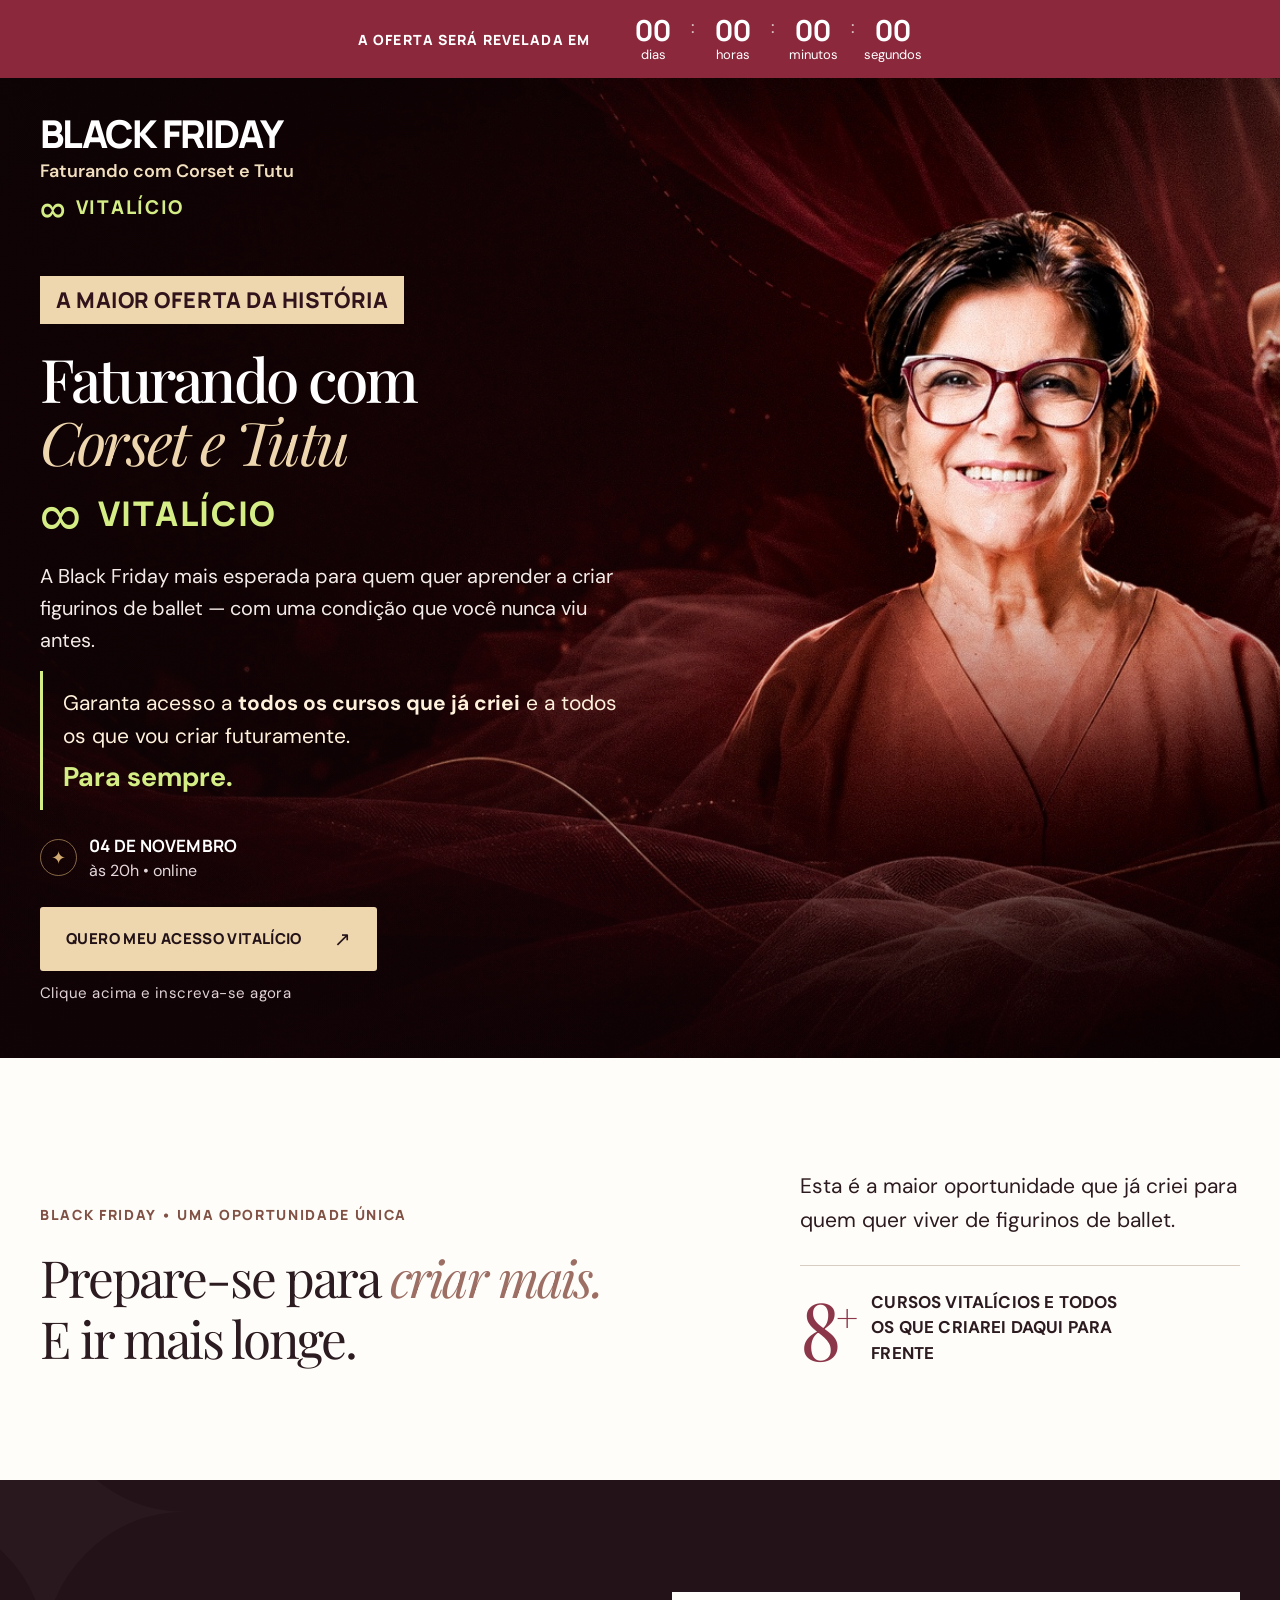
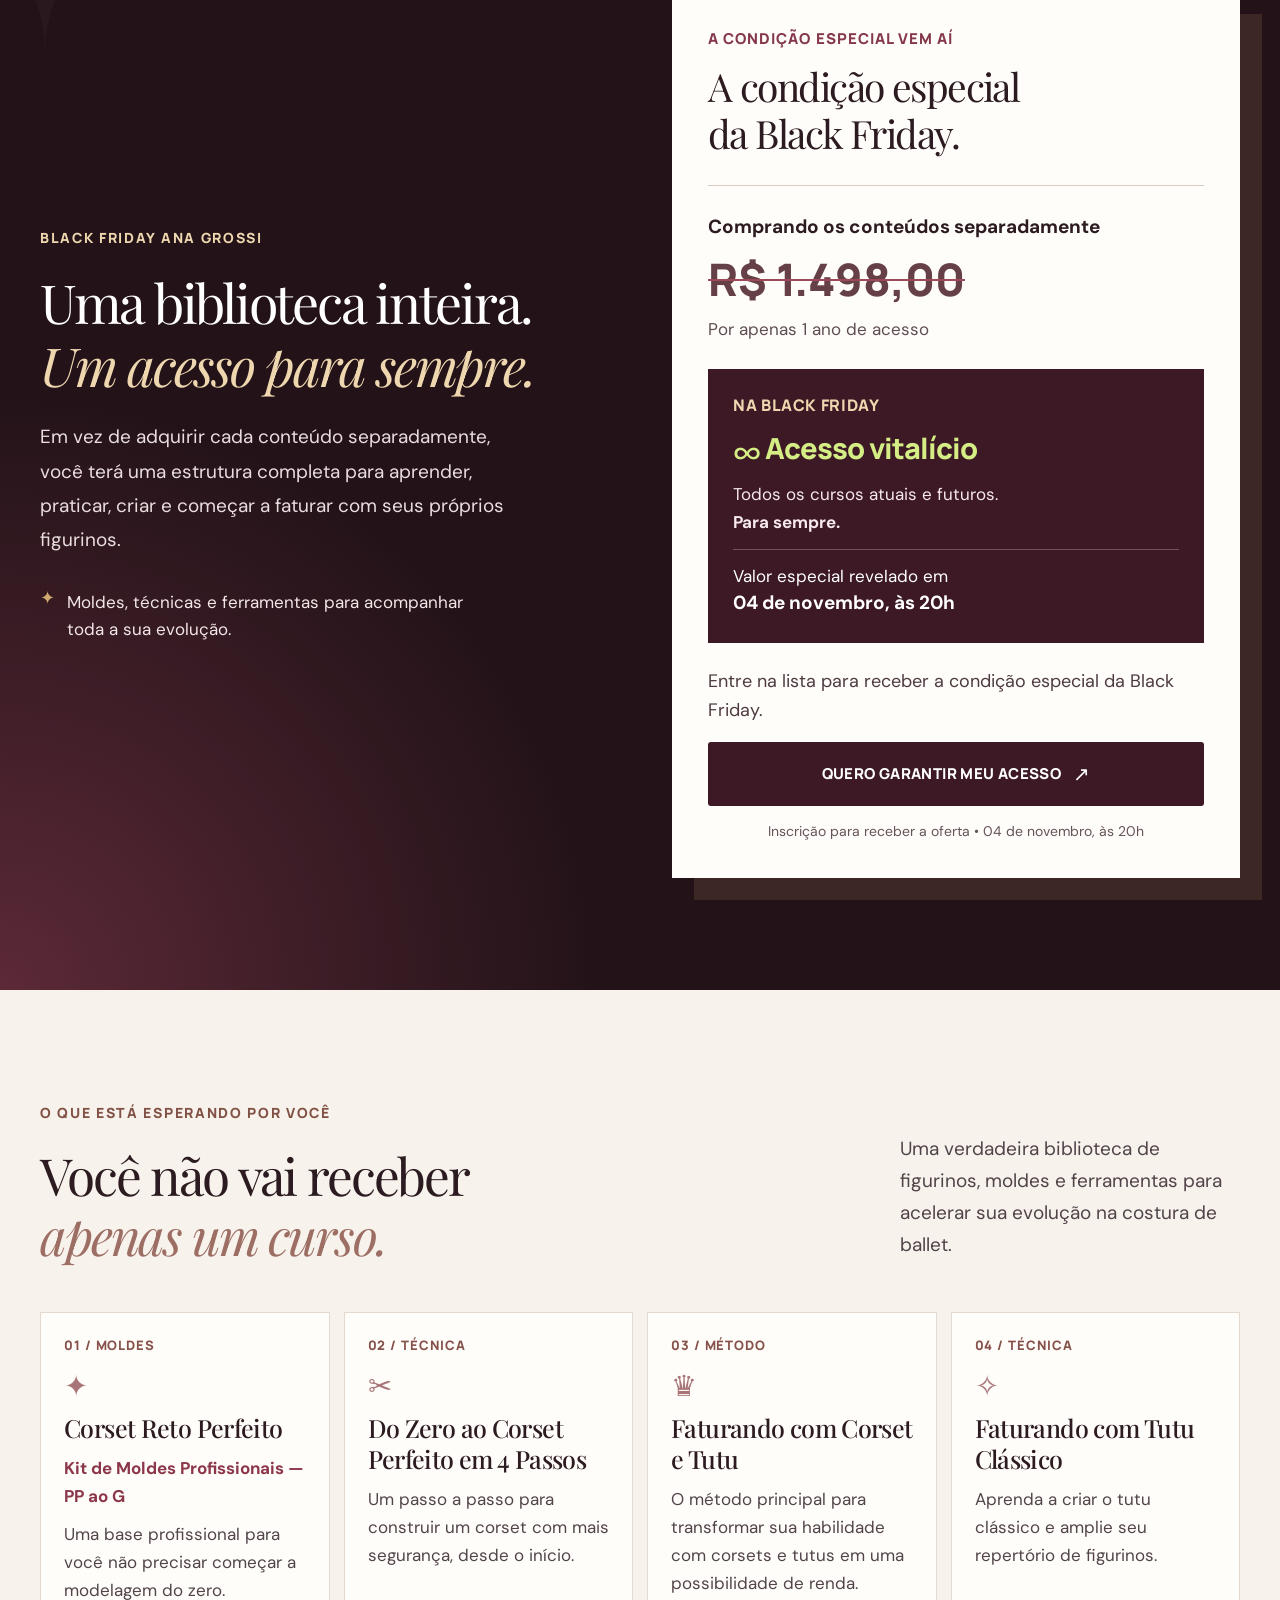
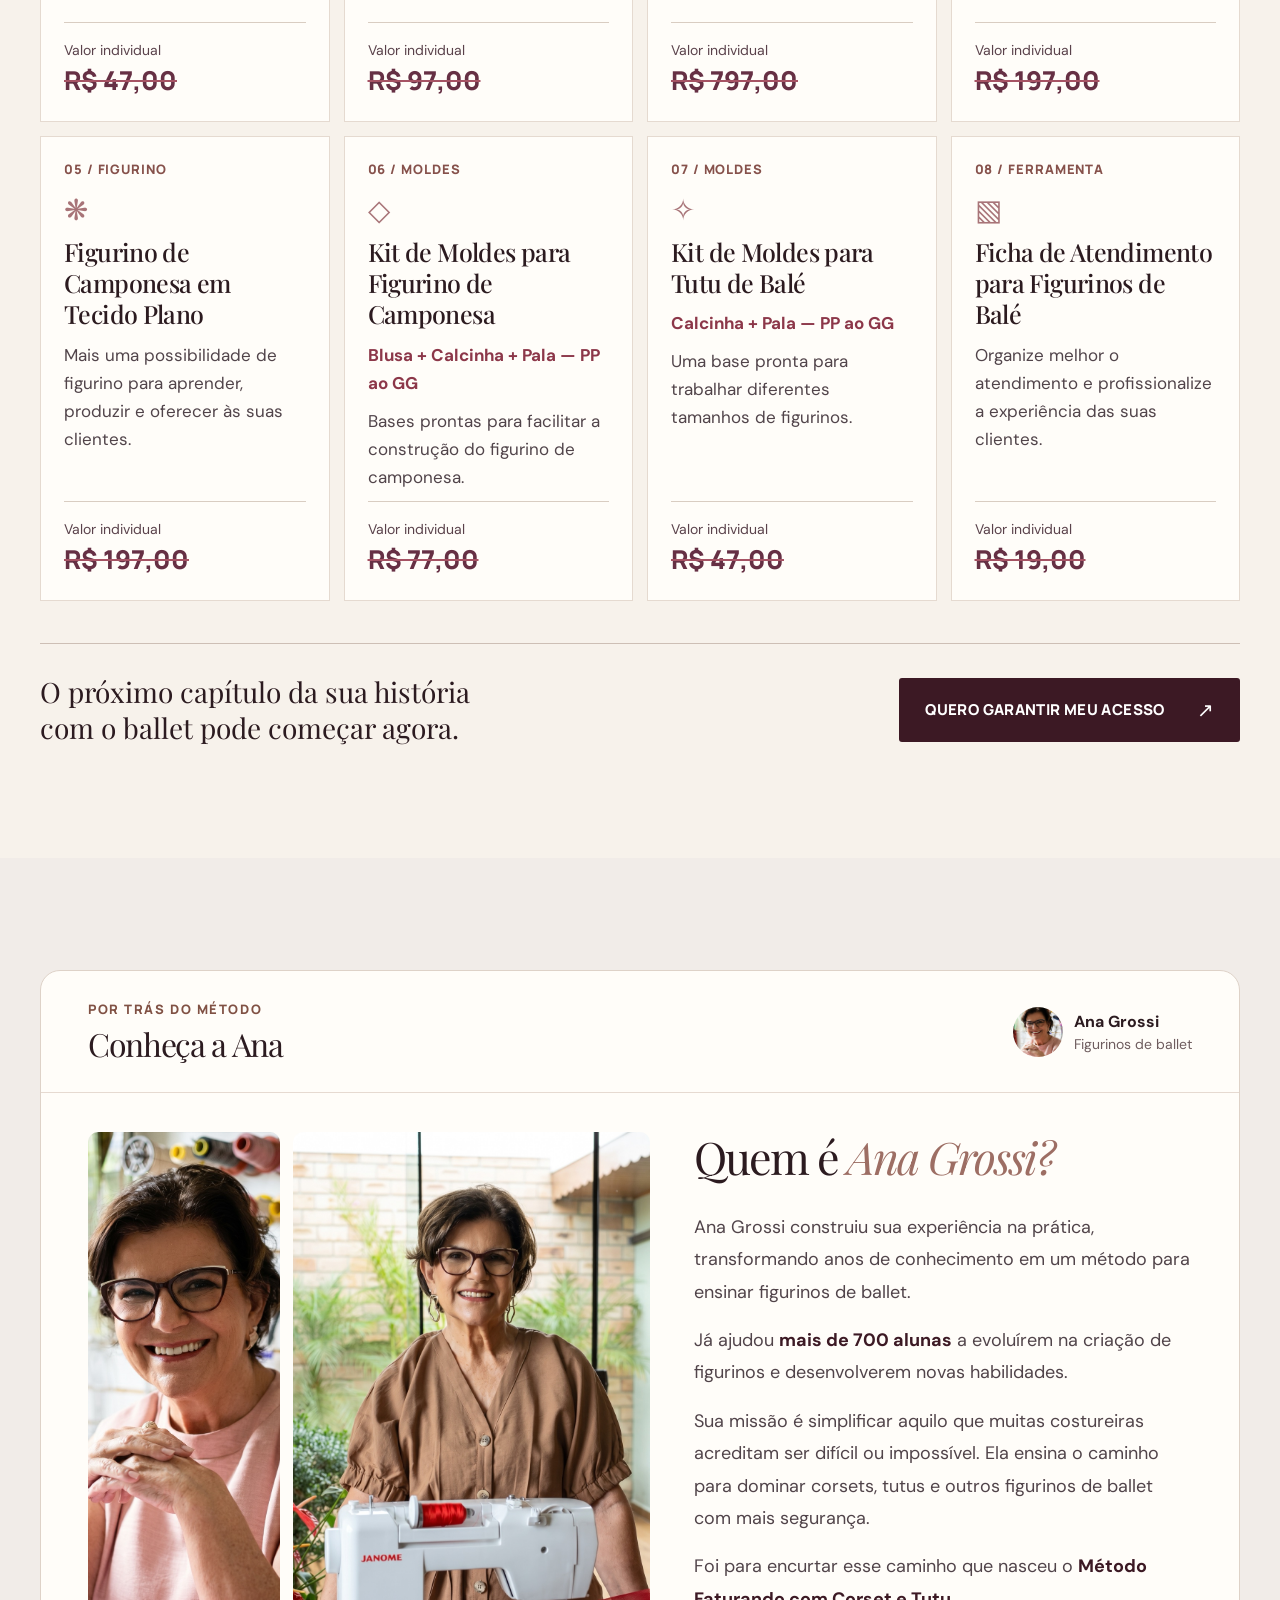
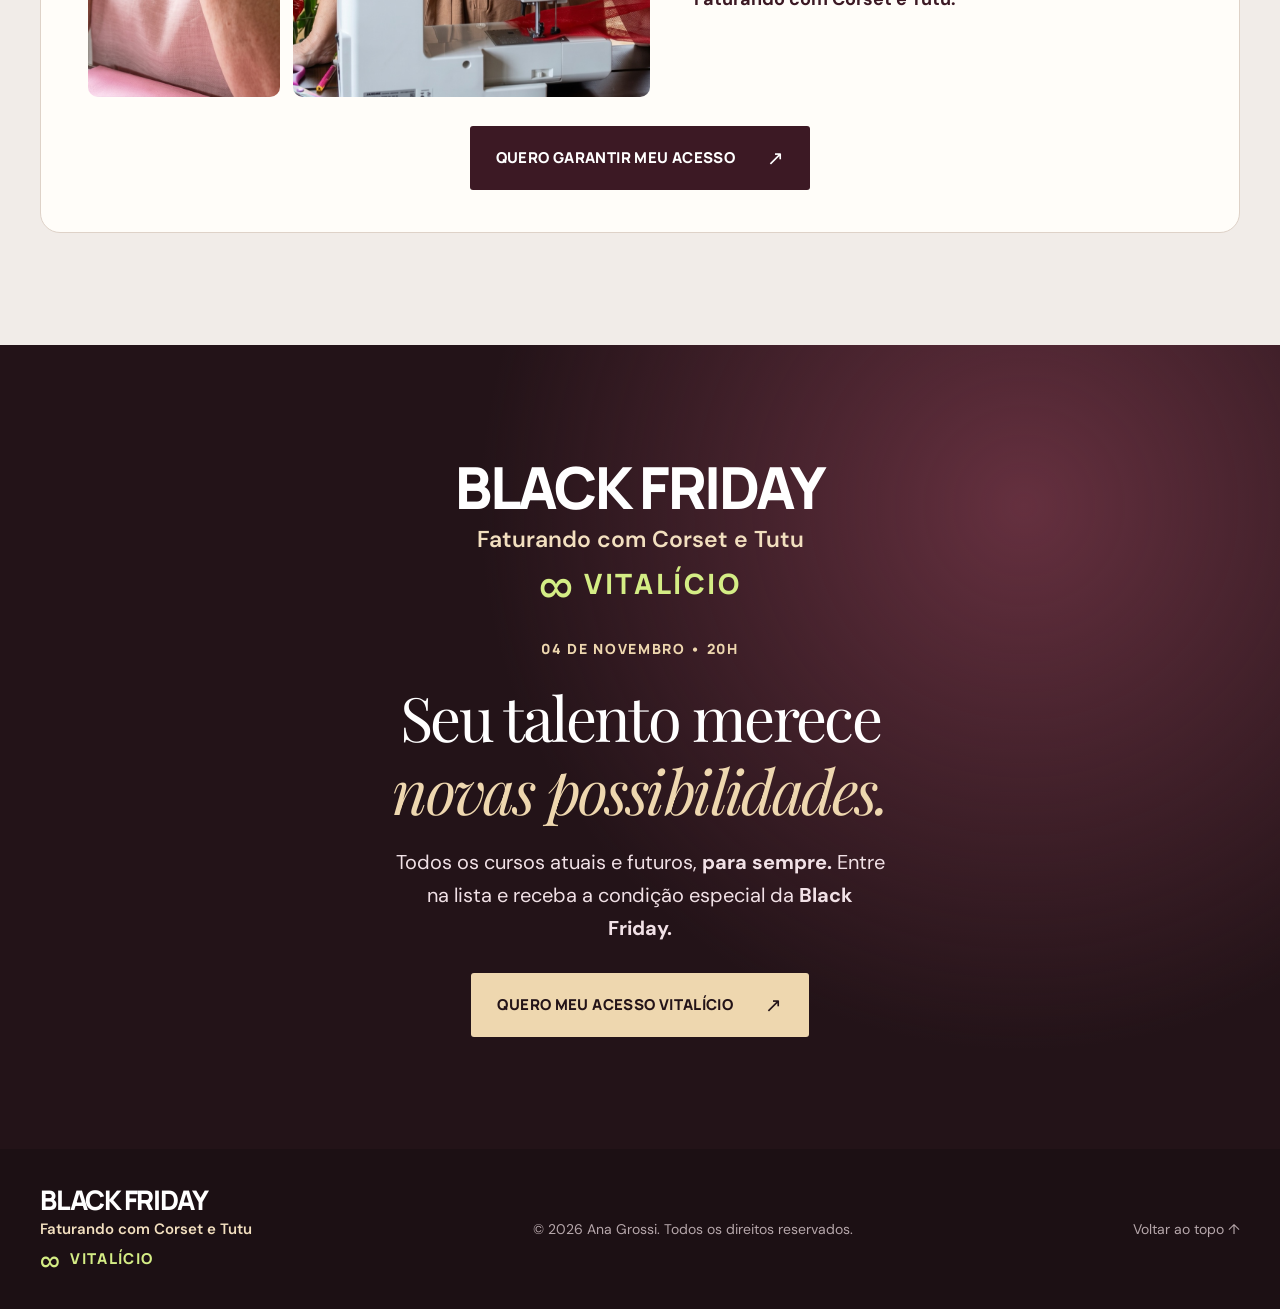
==== index.html @ 6f63236f "Improve campaign emphasis and reading sizes" ====
<!doctype html>
<html lang="pt-BR">
<head>
  <meta charset="utf-8">
  <meta name="viewport" content="width=device-width, initial-scale=1">
  <meta name="theme-color" content="#231318">
  <meta name="description" content="Entre na lista da Black Friday Faturando com Corset e Tutu de Ana Grossi. A oferta será revelada em 04 de novembro, às 20h.">
  <title>Black Friday Faturando com Corset e Tutu | Ana Grossi</title>
  <link rel="preconnect" href="https://fonts.googleapis.com">
  <link rel="preconnect" href="https://fonts.gstatic.com" crossorigin>
  <link href="https://fonts.googleapis.com/css2?family=DM+Sans:wght@400;500;600;700&family=Manrope:wght@400;500;600;700;800&family=Playfair+Display:wght@400;500;600;700&display=swap" rel="stylesheet">
  <link rel="stylesheet" href="styles.css?v=5">
  <script src="script.js" defer></script>
</head>
<body>
  <div class="announcement" aria-label="Contagem regressiva para a revelação da oferta">
    <div class="announcement__inner shell">
      <span class="announcement__label">A OFERTA SERÁ REVELADA EM</span>
      <div class="countdown" aria-label="Tempo restante">
        <span class="countdown__item"><strong id="days">00</strong><small>dias</small></span>
        <span class="countdown__colon">:</span>
        <span class="countdown__item"><strong id="hours">00</strong><small>horas</small></span>
        <span class="countdown__colon">:</span>
        <span class="countdown__item"><strong id="minutes">00</strong><small>minutos</small></span>
        <span class="countdown__colon">:</span>
        <span class="countdown__item"><strong id="seconds">00</strong><small>segundos</small></span>
      </div>
    </div>
  </div>

  <header class="hero" id="inicio">
    <div class="hero__image" aria-hidden="true"></div>
    <div class="hero__shade" aria-hidden="true"></div>
    <div class="shell hero__inner">
      <div class="campaign-logo"><strong class="campaign-logo__black">BLACK FRIDAY</strong><span class="campaign-logo__name">Faturando com Corset e Tutu</span><span class="campaign-logo__forever"><span aria-hidden="true">∞</span> VITALÍCIO</span></div>
      <div class="hero__content">
        <p class="hero__offer-label">A maior oferta da história</p>
        <h1>Faturando com<br><em>Corset e Tutu</em><span class="hero__lifetime"><span aria-hidden="true">∞</span> Vitalício</span></h1>
        <p class="hero__lead">A Black Friday mais esperada para quem quer aprender a criar figurinos de ballet — com uma condição que você nunca viu antes.</p>
        <p class="hero__support">Garanta acesso a <strong>todos os cursos que já criei</strong> e a todos os que vou criar futuramente. <strong class="hero__forever">Para sempre.</strong></p>
        <div class="hero__event"><span class="event-icon">✦</span><span><strong>04 de novembro</strong><small>às 20h • online</small></span></div>
        <button class="button button--gold" data-open-form>Quero meu acesso vitalício <span aria-hidden="true">↗</span></button>
        <p class="hero__hint">Clique acima e inscreva-se agora</p>
      </div>
    </div>
  </header>

  <main>
    <section class="intro section" id="oportunidade">
      <div class="shell intro__grid">
        <div class="intro__heading">
          <p class="eyebrow">BLACK FRIDAY • UMA OPORTUNIDADE ÚNICA</p>
          <h2>Prepare-se para <em>criar mais.</em><br>E ir mais longe.</h2>
        </div>
        <div class="intro__body">
          <p>Esta é a maior oportunidade que já criei para quem quer viver de figurinos de ballet.</p>
          <div class="intro__divider"></div>
          <div class="intro__stat"><strong>8<span>+</span></strong><span>cursos vitalícios e todos os que criarei daqui para frente</span></div>
        </div>
      </div>
    </section>

    <section class="offer section" id="oferta">
      <div class="shell offer__grid">
        <div class="offer__narrative">
          <p class="eyebrow eyebrow--light">BLACK FRIDAY ANA GROSSI</p>
          <h2>Uma biblioteca inteira.<br><em>Um acesso para sempre.</em></h2>
          <p>Em vez de adquirir cada conteúdo separadamente, você terá uma estrutura completa para aprender, praticar, criar e começar a faturar com seus próprios figurinos.</p>
          <div class="offer__details"><span>✦</span> Moldes, técnicas e ferramentas para acompanhar toda a sua evolução.</div>
        </div>
        <div class="offer-card">
          <p class="offer-card__top">A CONDIÇÃO ESPECIAL VEM AÍ</p>
          <h3>A condição especial<br>da Black Friday.</h3>
          <div class="price-line"><span>Comprando os conteúdos separadamente</span><s>R$ 1.498,00</s><small>Por apenas 1 ano de acesso</small></div>
          <div class="price-line price-line--special"><span class="price-line__label">NA BLACK FRIDAY</span><strong><span aria-hidden="true">∞</span> Acesso vitalício</strong><p>Todos os cursos atuais e futuros.<br><b>Para sempre.</b></p><span class="price-line__reveal">Valor especial revelado em<br><b>04 de novembro, às 20h</b></span></div>
          <p class="offer-card__note">Entre na lista para receber a condição especial da Black Friday.</p>
          <button class="button button--wine" data-open-form>Quero garantir meu acesso <span aria-hidden="true">↗</span></button>
          <small class="offer-card__foot">Inscrição para receber a oferta • 04 de novembro, às 20h</small>
        </div>
      </div>
    </section>

    <section class="library section" id="conteudos">
      <div class="shell">
        <div class="library__head">
          <div><p class="eyebrow">O QUE ESTÁ ESPERANDO POR VOCÊ</p><h2>Você não vai receber<br><em>apenas um curso.</em></h2></div>
          <p>Uma verdadeira biblioteca de figurinos, moldes e ferramentas para acelerar sua evolução na costura de ballet.</p>
        </div>
        <div class="course-grid">
          <article class="course-card"><span class="course-card__num">01 / MOLDES</span><span class="course-card__icon">✦</span><h3>Corset Reto Perfeito</h3><p class="course-card__subtitle">Kit de Moldes Profissionais — PP ao G</p><p>Uma base profissional para você não precisar começar a modelagem do zero.</p><div class="course-card__price">Valor individual <s>R$ 47,00</s></div></article>
          <article class="course-card"><span class="course-card__num">02 / TÉCNICA</span><span class="course-card__icon">✂</span><h3>Do Zero ao Corset Perfeito em 4 Passos</h3><p>Um passo a passo para construir um corset com mais segurança, desde o início.</p><div class="course-card__price">Valor individual <s>R$ 97,00</s></div></article>
          <article class="course-card"><span class="course-card__num">03 / MÉTODO</span><span class="course-card__icon">♛</span><h3>Faturando com Corset e Tutu</h3><p>O método principal para transformar sua habilidade com corsets e tutus em uma possibilidade de renda.</p><div class="course-card__price">Valor individual <s>R$ 797,00</s></div></article>
          <article class="course-card"><span class="course-card__num">04 / TÉCNICA</span><span class="course-card__icon">✧</span><h3>Faturando com Tutu Clássico</h3><p>Aprenda a criar o tutu clássico e amplie seu repertório de figurinos.</p><div class="course-card__price">Valor individual <s>R$ 197,00</s></div></article>
          <article class="course-card"><span class="course-card__num">05 / FIGURINO</span><span class="course-card__icon">❋</span><h3>Figurino de Camponesa em Tecido Plano</h3><p>Mais uma possibilidade de figurino para aprender, produzir e oferecer às suas clientes.</p><div class="course-card__price">Valor individual <s>R$ 197,00</s></div></article>
          <article class="course-card"><span class="course-card__num">06 / MOLDES</span><span class="course-card__icon">◇</span><h3>Kit de Moldes para Figurino de Camponesa</h3><p class="course-card__subtitle">Blusa + Calcinha + Pala — PP ao GG</p><p>Bases prontas para facilitar a construção do figurino de camponesa.</p><div class="course-card__price">Valor individual <s>R$ 77,00</s></div></article>
          <article class="course-card"><span class="course-card__num">07 / MOLDES</span><span class="course-card__icon">✧</span><h3>Kit de Moldes para Tutu de Balé</h3><p class="course-card__subtitle">Calcinha + Pala — PP ao GG</p><p>Uma base pronta para trabalhar diferentes tamanhos de figurinos.</p><div class="course-card__price">Valor individual <s>R$ 47,00</s></div></article>
          <article class="course-card"><span class="course-card__num">08 / FERRAMENTA</span><span class="course-card__icon">▧</span><h3>Ficha de Atendimento para Figurinos de Balé</h3><p>Organize melhor o atendimento e profissionalize a experiência das suas clientes.</p><div class="course-card__price">Valor individual <s>R$ 19,00</s></div></article>
        </div>
        <div class="library__cta"><p>O próximo capítulo da sua história com o ballet pode começar agora.</p><button class="button button--wine" data-open-form>Quero garantir meu acesso <span aria-hidden="true">↗</span></button></div>
      </div>
    </section>

    <section class="about section" id="ana">
      <div class="shell about__panel">
        <div class="about__header">
          <div><p class="eyebrow">POR TRÁS DO MÉTODO</p><h2>Conheça a Ana</h2></div>
          <div class="about__identity"><img src="assets/ana-retrato.jpg" alt="" loading="lazy"><span><strong>Ana Grossi</strong><small>Figurinos de ballet</small></span></div>
        </div>
        <div class="about__grid">
          <div class="about__photos">
            <img class="about__photo about__photo--portrait" src="assets/ana-retrato.jpg" alt="Retrato de Ana Grossi em seu ateliê" loading="lazy">
            <img class="about__photo about__photo--work" src="assets/ana-costura.jpg" alt="Ana Grossi em sua máquina de costura" loading="lazy">
          </div>
          <div class="about__copy"><h3>Quem é <em>Ana Grossi?</em></h3><p>Ana Grossi construiu sua experiência na prática, transformando anos de conhecimento em um método para ensinar figurinos de ballet.</p><p>Já ajudou <strong>mais de 700 alunas</strong> a evoluírem na criação de figurinos e desenvolverem novas habilidades.</p><p>Sua missão é simplificar aquilo que muitas costureiras acreditam ser difícil ou impossível. Ela ensina o caminho para dominar corsets, tutus e outros figurinos de ballet com mais segurança.</p><p>Foi para encurtar esse caminho que nasceu o <strong>Método Faturando com Corset e Tutu.</strong></p></div>
        </div>
        <div class="about__footer"><button class="button button--wine" data-open-form>Quero garantir meu acesso <span aria-hidden="true">↗</span></button></div>
      </div>
    </section>

    <section class="final-cta section"><div class="shell final-cta__inner"><div class="campaign-logo"><strong class="campaign-logo__black">BLACK FRIDAY</strong><span class="campaign-logo__name">Faturando com Corset e Tutu</span><span class="campaign-logo__forever"><span aria-hidden="true">∞</span> VITALÍCIO</span></div><p class="eyebrow eyebrow--light">04 DE NOVEMBRO • 20H</p><h2>Seu talento merece<br><em>novas possibilidades.</em></h2><p>Todos os cursos atuais e futuros, <strong>para sempre.</strong> Entre na lista e receba a condição especial da <strong>Black Friday.</strong></p><button class="button button--gold" data-open-form>Quero meu acesso vitalício <span aria-hidden="true">↗</span></button></div></section>
  </main>

  <footer class="footer"><div class="shell footer__inner"><div class="campaign-logo campaign-logo--footer"><strong class="campaign-logo__black">BLACK FRIDAY</strong><span class="campaign-logo__name">Faturando com Corset e Tutu</span><span class="campaign-logo__forever"><span aria-hidden="true">∞</span> VITALÍCIO</span></div><span>© 2026 Ana Grossi. Todos os direitos reservados.</span><a href="#inicio">Voltar ao topo ↑</a></div></footer>

  <div class="modal" id="signup-modal" hidden>
    <div class="modal__backdrop" data-close-form></div>
    <div class="modal__panel" role="dialog" aria-modal="true" aria-labelledby="modal-title">
      <button class="modal__close" type="button" data-close-form aria-label="Fechar formulário">×</button>
      <p class="eyebrow">BLACK FRIDAY ANA GROSSI</p>
      <h2 id="modal-title">Entre para a <em>lista especial.</em></h2>
      <p>Preencha seus dados e siga para o grupo da Black Friday.</p>
      <form id="signup-form" action="obrigado.html">
        <label for="name">Seu nome</label><input id="name" name="name" type="text" autocomplete="name" placeholder="Como podemos chamar você?" required>
        <label for="email">Seu melhor e-mail</label><input id="email" name="email" type="email" autocomplete="email" placeholder="voce@exemplo.com" required>
        <label for="phone">Seu WhatsApp</label><input id="phone" name="phone" type="tel" autocomplete="tel" inputmode="tel" placeholder="(00) 00000-0000" required>
        <button class="button button--wine" type="submit">Continuar <span aria-hidden="true">↗</span></button>
      </form>
    </div>
  </div>
</body>
</html>
---- styles.css ----
:root{--ink:#2c1b20;--wine:#3c1924;--wine-deep:#231318;--cream:#f8f4ee;--paper:#fffdf9;--blush:#eee5dc;--line:#d9cdc2;--gold:#d1aa71;--gold-light:#eed7af;--muted:#75656a;--font-sans:'DM Sans',sans-serif;--font-head:'Playfair Display',Georgia,serif}
*,*::before,*::after{box-sizing:border-box}
html{scroll-behavior:smooth}
body{margin:0;color:var(--ink);background:var(--cream);font-family:var(--font-sans);-webkit-font-smoothing:antialiased}
body.modal-open{overflow:hidden}
button,input{font:inherit}
button{cursor:pointer}
a{color:inherit;text-decoration:none}
.shell{width:min(100% - 64px,1200px);margin-inline:auto}
.section{padding:112px 0}
.announcement{background:#8c283c;color:#fff;position:relative;z-index:2}
.announcement__inner{min-height:64px;display:flex;align-items:center;justify-content:center;gap:34px}
.announcement__label{font-family:Manrope,sans-serif;font-size:11px;font-weight:800;letter-spacing:.2em;white-space:nowrap}
.countdown{display:flex;align-items:center;gap:9px}
.countdown__item{display:flex;min-width:47px;align-items:center;flex-direction:column;line-height:1.1}
.countdown__item strong{font-family:Manrope,sans-serif;font-size:22px;line-height:1;font-weight:700;font-variant-numeric:tabular-nums}
.countdown__item small{font-size:9px;letter-spacing:.08em;text-transform:uppercase;margin-top:3px}
.countdown__colon{font-size:18px;align-self:flex-start;line-height:22px;opacity:.7}
.hero{position:relative;min-height:clamp(850px,40vw,1050px);color:#fff;overflow:hidden;background:var(--wine-deep)}
.hero__image,.hero__shade{position:absolute;inset:0}
.hero__image{background-image:url('assets/hero-ana.jpg');background-size:cover;background-position:center top}
.hero__shade{background:linear-gradient(90deg,rgba(24,6,10,.46) 0%,rgba(28,7,13,.25) 41%,transparent 72%),linear-gradient(0deg,rgba(20,4,9,.32),transparent 32%)}
.hero__inner{position:relative;min-height:clamp(850px,40vw,1050px);padding-top:40px;padding-bottom:75px;display:flex;flex-direction:column;align-items:flex-start}
.brand{display:inline-flex;align-items:center;gap:11px;color:#fff}
.brand__mark{width:39px;height:39px;display:grid;place-items:center;border:1px solid currentColor;border-radius:50%;font:italic 16px var(--font-head);letter-spacing:-.12em;padding-right:3px}
.brand__name{font-family:Manrope,sans-serif;font-weight:700;font-size:16px;letter-spacing:.22em;line-height:1.1}
.brand__name small{display:block;font-family:var(--font-sans);font-size:7px;font-weight:600;letter-spacing:.31em;margin-top:6px}
.hero__content{max-width:690px;margin-top:auto;padding-top:75px}
.eyebrow{font-family:Manrope,sans-serif;color:#956e62;font-weight:800;font-size:11px;letter-spacing:.22em;line-height:1.5;margin:0 0 22px}
.eyebrow--light{color:var(--gold-light)}
.eyebrow__line{display:inline-block;width:28px;height:1px;background:currentColor;vertical-align:middle;margin-right:10px}
.hero__edition{font-family:Manrope,sans-serif;letter-spacing:.32em;font-size:14px;font-weight:800;color:var(--gold);margin:0 0 12px}
.hero__edition span{font-size:10px;letter-spacing:.1em;vertical-align:top;margin-left:2px}
.hero h1{font:500 clamp(55px,5.6vw,84px)/1.05 var(--font-head);letter-spacing:-.046em;margin:0 0 25px}
.hero h1 em,.section h2 em,.thanks h1 em{font-weight:400;color:var(--gold-light)}
.hero__lifetime{display:inline-block;vertical-align:middle;margin-left:17px;padding:7px 10px 8px;border:1px solid rgba(238,215,175,.7);border-radius:2px;color:var(--gold-light);font:700 11px Manrope,sans-serif;text-transform:uppercase;letter-spacing:.14em;transform:rotate(-5deg)}
.hero__lead{font-size:18px;line-height:1.55;max-width:590px;margin:0 0 15px;color:#f4ece8}
.hero__support{font-size:15px;line-height:1.7;color:#d9cdd0;max-width:545px;margin:0 0 25px}
.hero__support strong{color:#fff}
.hero__event{display:flex;align-items:center;gap:12px;margin-bottom:26px}
.event-icon{width:37px;height:37px;border:1px solid rgba(209,170,113,.6);border-radius:50%;display:grid;place-items:center;color:var(--gold);font-size:18px}
.hero__event strong,.hero__event small{display:block}
.hero__event strong{font:700 13px Manrope,sans-serif;letter-spacing:.07em;text-transform:uppercase}
.hero__event small{font-size:12px;color:#d8c6c9;margin-top:3px}
.button{display:inline-flex;align-items:center;justify-content:center;gap:32px;min-height:57px;padding:15px 27px;border:1px solid transparent;border-radius:3px;font:800 12px Manrope,sans-serif;letter-spacing:.08em;text-transform:uppercase;transition:transform .2s,background .2s,box-shadow .2s}
.button:hover{transform:translateY(-2px);box-shadow:0 10px 24px rgba(0,0,0,.15)}
.button:focus-visible,.modal__close:focus-visible,a:focus-visible{outline:3px solid #c68745;outline-offset:4px}
.button span{font-size:20px;font-weight:400;line-height:1}
.button--gold{background:var(--gold-light);color:var(--wine-deep)}
.button--gold:hover{background:#f7e4c4}
.button--wine{background:var(--wine);color:#fff}
.button--wine:hover{background:#64283a}
.hero__hint{font-size:11px;color:#bdafb0;margin:12px 0 0;letter-spacing:.03em}
.hero__side-note{position:absolute;right:0;bottom:71px;writing-mode:vertical-rl;font:700 9px Manrope,sans-serif;letter-spacing:.24em;color:#fff9;display:flex;align-items:center;gap:12px}
.hero__side-note span{color:var(--gold)}
.intro{background:var(--paper)}
.intro__grid{display:grid;grid-template-columns:1.2fr .8fr;gap:100px;align-items:end}
.section h2{font:400 clamp(38px,4vw,62px)/1.18 var(--font-head);letter-spacing:-.042em;margin:0}
.intro h2 em,.library h2 em,.about h2 em{color:#9d6e64}
.intro__body>p{font-size:19px;line-height:1.6;max-width:480px;margin:0}
.intro__divider{height:1px;background:var(--line);margin:28px 0 22px}
.intro__stat{display:flex;align-items:center;gap:20px}
.intro__stat strong{font:400 80px/1 var(--font-head);letter-spacing:-.08em;color:#8c3749}
.intro__stat strong span{font-size:38px;vertical-align:top;line-height:1.5}
.intro__stat>span{font-size:13px;line-height:1.5;max-width:200px;text-transform:uppercase;letter-spacing:.05em;font-weight:700}
.offer{background:radial-gradient(circle at 0 100%,#5c2938,transparent 35%),var(--wine-deep);color:#fff;position:relative;overflow:hidden}
.offer::before{content:'✦';font-size:370px;position:absolute;left:-110px;top:-200px;color:#fff;opacity:.025}
.offer__grid{display:grid;grid-template-columns:1fr .9fr;gap:100px;align-items:center;position:relative}
.offer h2{font-size:clamp(42px,4.2vw,63px);margin-bottom:24px}
.offer h2 em{color:var(--gold-light)}
.offer__narrative>p:not(.eyebrow){font-size:16px;line-height:1.8;color:#d6c8ca;max-width:495px}
.offer__details{display:flex;align-items:flex-start;gap:12px;color:#ead8d6;font-size:13px;line-height:1.6;margin-top:32px;max-width:430px}
.offer__details span{color:var(--gold);font-size:18px;line-height:1.1}
.offer-card{background:var(--paper);color:var(--ink);padding:42px 44px 38px;box-shadow:22px 22px 0 rgba(181,134,101,.17)}
.offer-card__top{font:800 10px Manrope,sans-serif;letter-spacing:.22em;color:#9b5260;margin:0 0 14px}
.offer-card h3{font:400 38px/1.18 var(--font-head);letter-spacing:-.04em;margin:0 0 28px}
.price-line{display:flex;justify-content:space-between;gap:14px;padding:17px 0;border-top:1px solid var(--line);font-size:13px;line-height:1.4}
.price-line span{font-weight:700}
.price-line small{font-weight:400;color:var(--muted)}
.price-line s{color:#a09596;white-space:nowrap}
.price-line--special{border-bottom:1px solid var(--line);align-items:center}
.price-line--special strong{color:#8c283c;text-align:right;max-width:160px}
.offer-card__note{font-size:13px;line-height:1.5;margin:24px 0 17px;color:#6c5d60}
.offer-card .button{width:100%;gap:12px}
.offer-card__foot{display:block;text-align:center;color:#8c7e80;font-size:10px;margin-top:14px}
.library{background:#f7f2eb}
.library__head{display:flex;justify-content:space-between;gap:70px;align-items:end;margin-bottom:46px}
.library__head>p{max-width:340px;font-size:16px;line-height:1.7;color:#625559;margin-bottom:4px}
.course-grid{display:grid;grid-template-columns:repeat(4,1fr);gap:14px}
.course-card{min-height:318px;display:flex;flex-direction:column;background:var(--paper);border:1px solid #e5dad0;padding:24px;transition:transform .2s,box-shadow .2s}
.course-card:hover{transform:translateY(-4px);box-shadow:0 12px 28px #2c1b2010}
.course-card__num{font:800 10px Manrope,sans-serif;letter-spacing:.15em;color:#a37369}
.course-card__icon{font:400 29px var(--font-head);color:#a87478;margin:16px 0 13px;height:29px;line-height:1}
.course-card h3{font:500 21px/1.26 var(--font-head);letter-spacing:-.025em;margin:0 0 11px}
.course-card p{font-size:12px;line-height:1.55;color:#665b5d;margin:0 0 10px}
.course-card .course-card__subtitle{color:#8c3749;font-weight:700}
.course-card__price{border-top:1px solid var(--line);padding-top:13px;margin-top:auto;display:flex;justify-content:space-between;gap:8px;font-size:10px;color:#7e7272;text-transform:uppercase;letter-spacing:.04em}
.course-card__price s{font-weight:700;color:#a09a98;white-space:nowrap}
.library__cta{border-top:1px solid #cdbfb5;margin-top:42px;padding-top:30px;display:flex;align-items:center;justify-content:space-between;gap:25px}
.library__cta p{font:400 23px/1.3 var(--font-head);max-width:450px;margin:0}
.about{background:#f1ece8}
.about__panel{background:var(--paper);border:1px solid #ded2c8;border-radius:20px;overflow:hidden}
.about__header{padding:29px 47px;display:flex;justify-content:space-between;align-items:center;gap:20px;border-bottom:1px solid #e6dad1}
.about__header .eyebrow{font-size:9px;margin-bottom:5px}
.about__header h2{font-size:32px;line-height:1.2}
.about__identity{display:flex;align-items:center;gap:11px;color:#6e5c5e}
.about__identity img{width:50px;height:50px;object-fit:cover;object-position:center 23%;border-radius:50%}
.about__identity strong,.about__identity small{display:block}
.about__identity strong{font-size:12px;color:var(--ink)}
.about__identity small{font-size:10px;margin-top:3px}
.about__grid{padding:39px 47px 25px;display:grid;grid-template-columns:1.06fr .94fr;gap:44px;align-items:start}
.about__photos{display:grid;grid-template-columns:.54fr 1fr;gap:13px;min-height:565px}
.about__photo{display:block;width:100%;height:565px;object-fit:cover;border-radius:10px}
.about__photo--portrait{object-position:47% 25%}
.about__photo--work{object-position:50% 22%}
.about__copy h3{font:400 clamp(37px,3.5vw,54px)/1.13 var(--font-head);letter-spacing:-.043em;margin:0 0 28px}
.about__copy h3 em{color:#9d6e64}
.about__copy>p:not(.eyebrow){font-size:15px;line-height:1.8;color:#63575a;margin:0 0 16px}
.about__copy strong{color:var(--wine)}
.about__footer{display:flex;justify-content:center;padding:4px 47px 42px}
.final-cta{background:radial-gradient(circle at 80% 20%,#65303f,transparent 45%),var(--wine-deep);text-align:center;color:#fff}
.final-cta__inner{max-width:760px}
.final-cta h2{font-size:clamp(42px,4.8vw,68px);margin-bottom:20px}
.final-cta h2 em{color:var(--gold-light)}
.final-cta__inner>p:not(.eyebrow){font-size:16px;line-height:1.65;color:#decfd2;max-width:490px;margin:0 auto 28px}
.footer{background:#1c1014;color:#b6a7ab}
.footer__inner{min-height:115px;display:flex;align-items:center;justify-content:space-between;gap:20px;font-size:11px}
.footer .brand{color:#e4d6d6}
.footer a:hover{text-decoration:underline}
.modal[hidden]{display:none}
.modal{position:fixed;inset:0;z-index:10;display:grid;place-items:center;padding:20px;overflow-y:auto}
.modal__backdrop{position:absolute;inset:0;background:#170c11d9;backdrop-filter:blur(6px)}
.modal__panel{position:relative;width:min(100%,500px);background:var(--paper);padding:43px 44px 37px;box-shadow:0 25px 65px #0b050a66}
.modal__close{position:absolute;top:14px;right:16px;border:0;background:transparent;color:var(--wine);font-size:30px;line-height:1}
.modal__panel h2{font:400 39px/1.16 var(--font-head);letter-spacing:-.04em;margin:0 0 11px}
.modal__panel h2 em{color:#9d6e64}
.modal__panel>p:not(.eyebrow){font-size:13px;line-height:1.6;color:#6c5e60;margin:0 0 22px}
.modal form{display:flex;flex-direction:column}
.modal label{font:700 11px Manrope,sans-serif;letter-spacing:.04em;margin-bottom:6px}
.modal input{width:100%;height:44px;padding:0 13px;border:1px solid #d8ccc5;background:#fff;color:var(--ink);border-radius:2px;margin-bottom:16px;font-size:13px}
.modal input:focus{outline:2px solid #c79584;outline-offset:1px}
.modal form .button{width:100%;margin-top:6px}
.modal form small{color:#8e8181;font-size:10px;line-height:1.5;text-align:center;margin-top:12px}
.thanks-page{background:var(--wine-deep)}
.thanks-header{display:flex;align-items:center;justify-content:center;gap:35px;min-height:100px;padding:22px;background:#31151e;border-bottom:1px solid #d1aa7129}
.thanks-header__edition{font:700 9px Manrope,sans-serif;letter-spacing:.19em;color:var(--gold-light);padding-left:35px;border-left:1px solid #d1aa7155}
.thanks-header__edition span{padding:0 9px}
.thanks-stage{position:relative;overflow:hidden;color:var(--paper);background:radial-gradient(ellipse at 50% 0,#68303b66,transparent 60%),linear-gradient(150deg,#2f141e,#170c11);border-bottom:1px solid #d1aa7144}
.thanks-stage::before{content:'';position:absolute;inset:20px 8% -240px;border:1px solid #d1aa7112;border-radius:50%;pointer-events:none}
.thanks-stage__inner{position:relative;text-align:center;padding-block:38px 53px;max-width:840px}
.signup-steps{display:flex;align-items:center;justify-content:center;gap:55px;list-style:none;padding:0;margin:0 0 38px}
.signup-steps li{position:relative;display:flex;align-items:center;gap:9px;color:#bda8ae;font-size:11px}
.signup-steps li+li::before{content:'';position:absolute;right:calc(100% + 12px);width:31px;height:1px;background:#bda8ae66}
.signup-steps li>span{width:27px;height:27px;border:1px solid #bda8ae66;display:grid;place-items:center;border-radius:50%;font:600 9px Manrope,sans-serif}
.signup-steps [aria-current]{color:var(--gold-light)}
.signup-steps [aria-current]>span{background:var(--gold-light);color:var(--wine);border-color:var(--gold-light)}
.thanks-stage .eyebrow{font-size:10px;margin-bottom:14px}
.thanks-stage h1{font:400 clamp(43px,4.8vw,68px)/1.12 var(--font-head);letter-spacing:-.04em;margin:0 0 19px}
.thanks-stage h1 em{color:var(--gold-light);font-weight:400}
.thanks-stage__lead{max-width:510px;margin:0 auto 28px;font-size:15px;line-height:1.7;color:#d9c9ce}
.thanks-stage__lead strong{color:#f2e5e8;font-weight:500}
.group-card{max-width:565px;margin-inline:auto;padding:24px 40px 27px;border:1px solid #cfb28860;background:linear-gradient(135deg,#fffdf90d,#fffdf903);border-radius:12px;box-shadow:0 18px 50px #10040930}
.group-card__icon{width:38px;height:38px;color:var(--gold-light);margin-bottom:9px}
.group-card h2{font:400 29px/1.22 var(--font-head);letter-spacing:-.025em;margin:0 0 12px}
.group-card>p{color:#d4c4ca;font-size:13px;line-height:1.65;margin:0 0 22px}
.button--whatsapp{background:#477152;color:#fff;width:100%;gap:20px;box-shadow:0 4px 0 #172f20}
.button--whatsapp:hover{background:#568862}
.group-card__hint{display:block;font-size:10px;line-height:1.5;color:#bdaab1;margin-top:16px}
.thanks-date{display:flex;align-items:center;justify-content:center;gap:12px;margin-top:25px;text-align:left;font:700 8px Manrope,sans-serif;letter-spacing:.13em;color:#c9aeb9}
.thanks-date strong{display:block;font-size:13px;margin-top:5px;letter-spacing:.03em;color:#f1ddd5}
.thanks-date strong span{padding:0 7px;color:var(--gold)}
.group-dialog{width:min(calc(100% - 32px),450px);border:1px solid #d9cdc2;padding:35px;border-radius:10px;background:var(--paper);color:var(--ink);box-shadow:0 20px 70px #0005}
.group-dialog::backdrop{background:#170c11cf;backdrop-filter:blur(6px)}
.group-dialog h2{font:400 38px/1.15 var(--font-head);letter-spacing:-.035em;margin:0 0 18px}
.group-dialog h2 em{color:#9d6e64}
.group-dialog>p:not(.eyebrow){font-size:14px;line-height:1.7;color:#6c5e60;margin-bottom:24px}
.group-dialog .button{width:100%}
@media(max-width:700px){
  .thanks-header{min-height:110px;flex-direction:column;gap:15px;padding:20px}
  .thanks-header__edition{border:0;padding:0;font-size:8px}
  .thanks-stage__inner{padding-block:30px 40px}
  .signup-steps{gap:42px;margin-bottom:31px}
  .signup-steps li{font-size:10px;gap:7px}
  .signup-steps li+li::before{width:22px;right:calc(100% + 10px)}
  .thanks-stage__lead{font-size:14px}
  .group-card{padding:24px 20px}
  .group-card h2{font-size:26px}
  .group-card .button{font-size:11px;gap:12px;padding-inline:15px}
  .thanks-stage::before{inset:15px -45% -150px}
}
@media(max-width:1000px){.offer__grid{gap:50px}.about__grid{gap:28px;padding:32px}.about__header{padding-inline:32px}.about__photos,.about__photo{min-height:520px;height:520px}.about__copy>p:not(.eyebrow){font-size:14px}.course-grid{grid-template-columns:repeat(2,1fr)}.course-card{min-height:290px}.intro__grid{gap:45px}}
@media(max-width:700px){.shell{width:min(100% - 38px,1200px)}.section{padding:75px 0}.announcement__inner{min-height:70px;gap:9px;flex-direction:column;padding:8px 0}.announcement__label{font-size:9px}.countdown__item strong{font-size:17px}.countdown__item small{font-size:8px}.countdown__colon{font-size:14px}.hero__inner{padding-top:25px}.hero__edition{font-size:11px}.hero h1{font-size:clamp(48px,11vw,67px)}.hero__lifetime{font-size:9px;margin-left:5px}.hero__lead{font-size:15px}.hero__support{font-size:13px}.hero__side-note{display:none}.hero .button{width:100%;gap:15px}.intro__grid,.offer__grid{grid-template-columns:1fr;gap:36px}.intro__body>p{font-size:17px}.intro__stat strong{font-size:65px}.offer-card{padding:32px 25px;box-shadow:12px 12px 0 rgba(181,134,101,.17)}.offer-card h3{font-size:33px}.library__head{display:block;margin-bottom:30px}.library__head>p{margin-top:20px;font-size:14px}.course-grid{grid-template-columns:1fr 1fr;gap:10px}.course-card{padding:19px;min-height:300px}.course-card h3{font-size:19px}.library__cta{display:block}.library__cta p{margin-bottom:20px}.library__cta .button{width:100%;gap:10px}.footer__inner{padding:26px 0;flex-direction:column;text-align:center;gap:20px}.final-cta .button{width:100%;gap:10px}.modal__panel{padding:36px 25px 25px}.modal__panel h2{font-size:34px}}
@media(max-width:480px){.course-grid{grid-template-columns:1fr}.course-card{min-height:0}.course-card__icon{margin:10px 0}.course-card h3{font-size:22px}.course-card__price{margin-top:15px}.hero h1{font-size:clamp(45px,11vw,54px)}.hero__lifetime{display:table;margin:14px 0 0}.price-line{font-size:11px}.brand__name{font-size:13px}.brand__name small{font-size:6px}.brand__mark{width:34px;height:34px}}
@media(max-width:700px){
  .hero,.hero__inner{min-height:0}
  .hero__inner{padding-bottom:58px}
  .hero__image{background-size:auto 430px;background-position:69% top;background-repeat:no-repeat}
  .hero__shade{background:linear-gradient(180deg,rgba(20,4,9,.12) 0%,rgba(20,4,9,.08) 23%,#1c0b11 410px),linear-gradient(90deg,rgba(20,4,9,.45),transparent 75%)}
  .hero__content{margin-top:0;padding-top:275px}
  .about__header{padding:22px;gap:12px}
  .about__header h2{font-size:27px}
  .about__identity img{width:43px;height:43px}
  .about__identity small{display:none}
  .about__grid{grid-template-columns:1fr;padding:20px 20px 8px;gap:30px}
  .about__photos{grid-template-columns:.54fr 1fr;gap:9px;min-height:0;height:385px}
  .about__photo{min-height:0;height:385px}
  .about__copy h3{font-size:clamp(38px,8vw,48px);margin-bottom:21px}
  .about__footer{padding:5px 20px 30px}
  .about__footer .button{width:100%}
}
@media(prefers-reduced-motion:reduce){html{scroll-behavior:auto}*,*::before,*::after{transition:none!important;animation:none!important}}

/* Campaign hierarchy and reading sizes. */
:root{--lime:#d4ed85}
.campaign-logo{display:flex;flex-direction:column;align-items:flex-start;color:#fff;gap:5px;width:max-content;max-width:100%}
.campaign-logo__black{font:800 clamp(30px,3vw,42px)/1.05 Manrope,sans-serif;letter-spacing:-.045em}
.campaign-logo__name{font:600 18px/1.4 var(--font-sans);color:#f2dfbf}
.campaign-logo__forever{display:flex;align-items:center;gap:9px;font:800 19px/1.2 Manrope,sans-serif;letter-spacing:.09em;color:var(--lime)}
.campaign-logo__forever>span{font-size:36px;line-height:1;font-weight:500}
.announcement__inner{min-height:78px}
.announcement__label{font-size:14px;letter-spacing:.08em}
.countdown__item{min-width:58px}
.countdown__item strong{font-size:29px}
.countdown__item small{font-size:13px;letter-spacing:0;text-transform:none}
.eyebrow{font-size:14px;letter-spacing:.12em;color:#805144}
.eyebrow--light{color:var(--gold-light)}
.hero,.hero__inner{min-height:clamp(980px,43vw,1140px)}
.hero__inner{padding-block:36px 55px}
.hero__content{max-width:650px;padding-top:38px}
.hero__offer-label{display:table;margin:0 0 23px;padding:10px 16px;background:var(--gold-light);color:#31131b;font:800 clamp(18px,1.7vw,24px)/1.3 Manrope,sans-serif;text-transform:uppercase;letter-spacing:.025em}
.hero h1{font-size:clamp(54px,4.7vw,72px);margin-bottom:24px}
.hero__lifetime{display:flex;width:max-content;max-width:100%;align-items:center;gap:15px;margin:18px 0 0;padding:0;border:0;transform:none;font:800 34px/1.1 Manrope,sans-serif;letter-spacing:.05em;color:var(--lime)}
.hero__lifetime>span{font-size:59px;line-height:.75;font-weight:400}
.hero__lead{font-size:20px;line-height:1.6;max-width:580px}
.hero__support{font-size:21px;line-height:1.6;color:#fff1dc;max-width:580px;padding:16px 0 16px 20px;border-left:3px solid var(--lime);margin-bottom:24px}
.hero__support strong{color:#fff1dc;font-weight:700}
.hero__support .hero__forever{color:var(--lime);display:block;font-size:27px;line-height:1.3;margin-top:5px}
.hero__event strong{font-size:17px;letter-spacing:.02em}
.hero__event small{font-size:16px;color:#e5d8dc}
.hero__hint{font-size:15px;color:#e0d2d6}
.button{font-size:15px;min-height:64px;letter-spacing:.025em;padding:18px 25px;line-height:1.45}
.button span{flex-shrink:0}
.intro__body>p{font-size:21px}
.intro__stat>span{font-size:17px;max-width:260px;letter-spacing:.01em}
.offer__grid{grid-template-columns:1fr 1fr;gap:64px}
.offer__narrative>p:not(.eyebrow){font-size:19px;color:#e9dde0}
.offer__details{font-size:17px;color:#f3e6e8}
.offer-card{padding:36px}
.offer-card__top{font-size:15px;letter-spacing:.07em;color:#85384a}
.offer-card h3{font-size:39px;line-height:1.2}
.price-line{display:flex;flex-direction:column;align-items:flex-start;gap:12px;padding:27px 0;font-size:19px;line-height:1.5}
.price-line s{display:block;font:800 clamp(36px,3.5vw,46px)/1.15 Manrope,sans-serif;color:#664047;text-decoration-thickness:2px;text-decoration-color:#9e495a}
.price-line small{font-size:17px;color:#5e4e53}
.price-line--special{background:#3c1924;color:#fff;padding:25px;border:0;gap:13px}
.price-line--special .price-line__label{font:800 16px/1.4 Manrope,sans-serif;color:var(--gold-light);letter-spacing:.04em}
.price-line--special strong{color:var(--lime);font:800 29px/1.25 Manrope,sans-serif;max-width:none;text-align:left;letter-spacing:-.035em}
.price-line--special strong>span{font:400 40px/.8 var(--font-sans);vertical-align:middle}
.price-line--special p{font-size:17px;line-height:1.65;color:#f7e9ee;margin:0}
.price-line--special .price-line__reveal{border-top:1px solid #ffffff40;padding-top:14px;width:100%;font-size:17px;font-weight:400}
.price-line__reveal b{font-size:19px;color:#fff}
.offer-card__note{font-size:18px;color:#4d3b41;line-height:1.6}
.offer-card__foot{font-size:14px;line-height:1.6;color:#66545b}
.library__head>p{font-size:19px;color:#51434a}
.course-card{min-height:410px;padding:23px}
.course-card__num{font-size:13px;letter-spacing:.07em;color:#86514b}
.course-card h3{font-size:25px;line-height:1.25}
.course-card p{font-size:17px;line-height:1.65;color:#51444a}
.course-card__price{flex-direction:column;align-items:flex-start;gap:5px;font-size:14px;color:#5a424b;letter-spacing:0;padding-top:18px;margin-top:auto;text-transform:none}
.course-card__price s{font:800 26px/1.3 Manrope,sans-serif;color:#663044;text-decoration-thickness:1.5px;text-decoration-color:#a65364}
.library__cta p{font-size:28px}
.about__header .eyebrow{font-size:13px}
.about__identity strong{font-size:16px}
.about__identity small{font-size:14px}
.about__copy>p:not(.eyebrow){font-size:18px;line-height:1.8;color:#51444a}
.final-cta .campaign-logo{align-items:center;margin:0 auto 30px}
.final-cta .campaign-logo__black{font-size:clamp(40px,5vw,58px)}
.final-cta .campaign-logo__name{font-size:23px}
.final-cta .campaign-logo__forever{font-size:28px}
.final-cta .campaign-logo__forever>span{font-size:48px}
.final-cta__inner>p:not(.eyebrow){font-size:20px;color:#f1e1e6}
.footer__inner{font-size:14px;min-height:160px;padding-block:25px;flex-wrap:wrap}
.campaign-logo--footer .campaign-logo__black{font-size:27px}
.campaign-logo--footer .campaign-logo__name{font-size:15px}
.campaign-logo--footer .campaign-logo__forever{font-size:15px}
.campaign-logo--footer .campaign-logo__forever>span{font-size:28px}
.modal__panel{max-height:calc(100dvh - 40px);overflow-y:auto}
.modal__panel>p:not(.eyebrow){font-size:17px;color:#54424a}
.modal label{font-size:16px;letter-spacing:0}
.modal input{font-size:17px;height:52px;color:#2c1b20}
.modal input::placeholder{color:#74636a}
.modal__close{width:44px;height:44px;top:5px;right:5px}
.thanks-header .campaign-logo{align-items:center}
.signup-steps li{font-size:15px}
.signup-steps li>span{font-size:13px;width:32px;height:32px}
.thanks-stage .eyebrow{font-size:15px}
.thanks-stage__lead{font-size:20px}
.group-card>p{font-size:18px}
.group-card__hint{font-size:14px;color:#e2ccd4}
.thanks-date{font-size:13px;color:#e4cdd5}
.thanks-date strong{font-size:18px}
.group-dialog>p:not(.eyebrow){font-size:18px}
@media(max-width:1100px){
  .offer__grid{gap:38px}
  .offer-card{padding:28px}
  .hero__content{max-width:57%}
  .hero h1{font-size:58px}
}
@media(max-width:800px){
  .offer__grid{grid-template-columns:1fr}
  .offer__narrative>p:not(.eyebrow){max-width:none}
}
@media(max-width:700px){
  .announcement__inner{gap:10px;padding-block:12px}
  .announcement__label{font-size:13px;letter-spacing:.04em;white-space:normal;text-align:center}
  .countdown__item strong{font-size:25px}
  .countdown__item small{font-size:12px}
  .hero,.hero__inner{min-height:0}
  .hero__inner{padding-block:25px 48px}
  .hero__inner>.campaign-logo{min-height:130px;align-items:center;align-self:center;text-align:center}
  .hero__image{background-position:69% 155px;background-size:auto 430px}
  .hero__shade{background:linear-gradient(180deg,#1c0b11 135px,rgba(28,11,17,.1) 195px,rgba(28,11,17,.06) 400px,#1c0b11 580px)}
  .hero__content{padding-top:345px;max-width:100%;width:100%;margin-top:0}
  .hero__offer-label{font-size:18px;padding:11px 13px}
  .hero h1{font-size:clamp(42px,10.6vw,60px)}
  .hero__lifetime{font-size:30px;gap:12px;margin-top:18px}
  .hero__lead{font-size:19px}
  .hero__support{font-size:20px;padding-left:15px}
  .hero__support .hero__forever{font-size:26px}
  .hero .button,.button{font-size:15px;gap:16px}
  .intro__body>p{font-size:20px}
  .intro__stat>span{font-size:16px}
  .offer-card{padding:26px 22px}
  .offer-card h3{font-size:35px}
  .price-line{font-size:18px}
  .price-line s{font-size:40px}
  .price-line--special{padding:21px 18px}
  .price-line--special strong{font-size:27px}
  .library__head>p{font-size:18px}
  .course-card h3{font-size:25px}
  .course-card{padding:23px;min-height:0}
  .course-card__price{margin-top:16px}
  .about__identity{display:none}
  .about__copy>p:not(.eyebrow){font-size:18px}
  .final-cta .campaign-logo__name{font-size:20px}
  .footer__inner{align-items:center}
  .campaign-logo--footer{align-items:center}
  .group-card .button{font-size:15px}
  .signup-steps{gap:35px}
  .signup-steps li{font-size:13px}
  .signup-steps li+li::before{right:calc(100% + 7px);width:21px}
}
@media(max-width:380px){
  .price-line s{font-size:36px}
  .price-line--special strong{font-size:24px}
  .campaign-logo__name{font-size:17px}
}
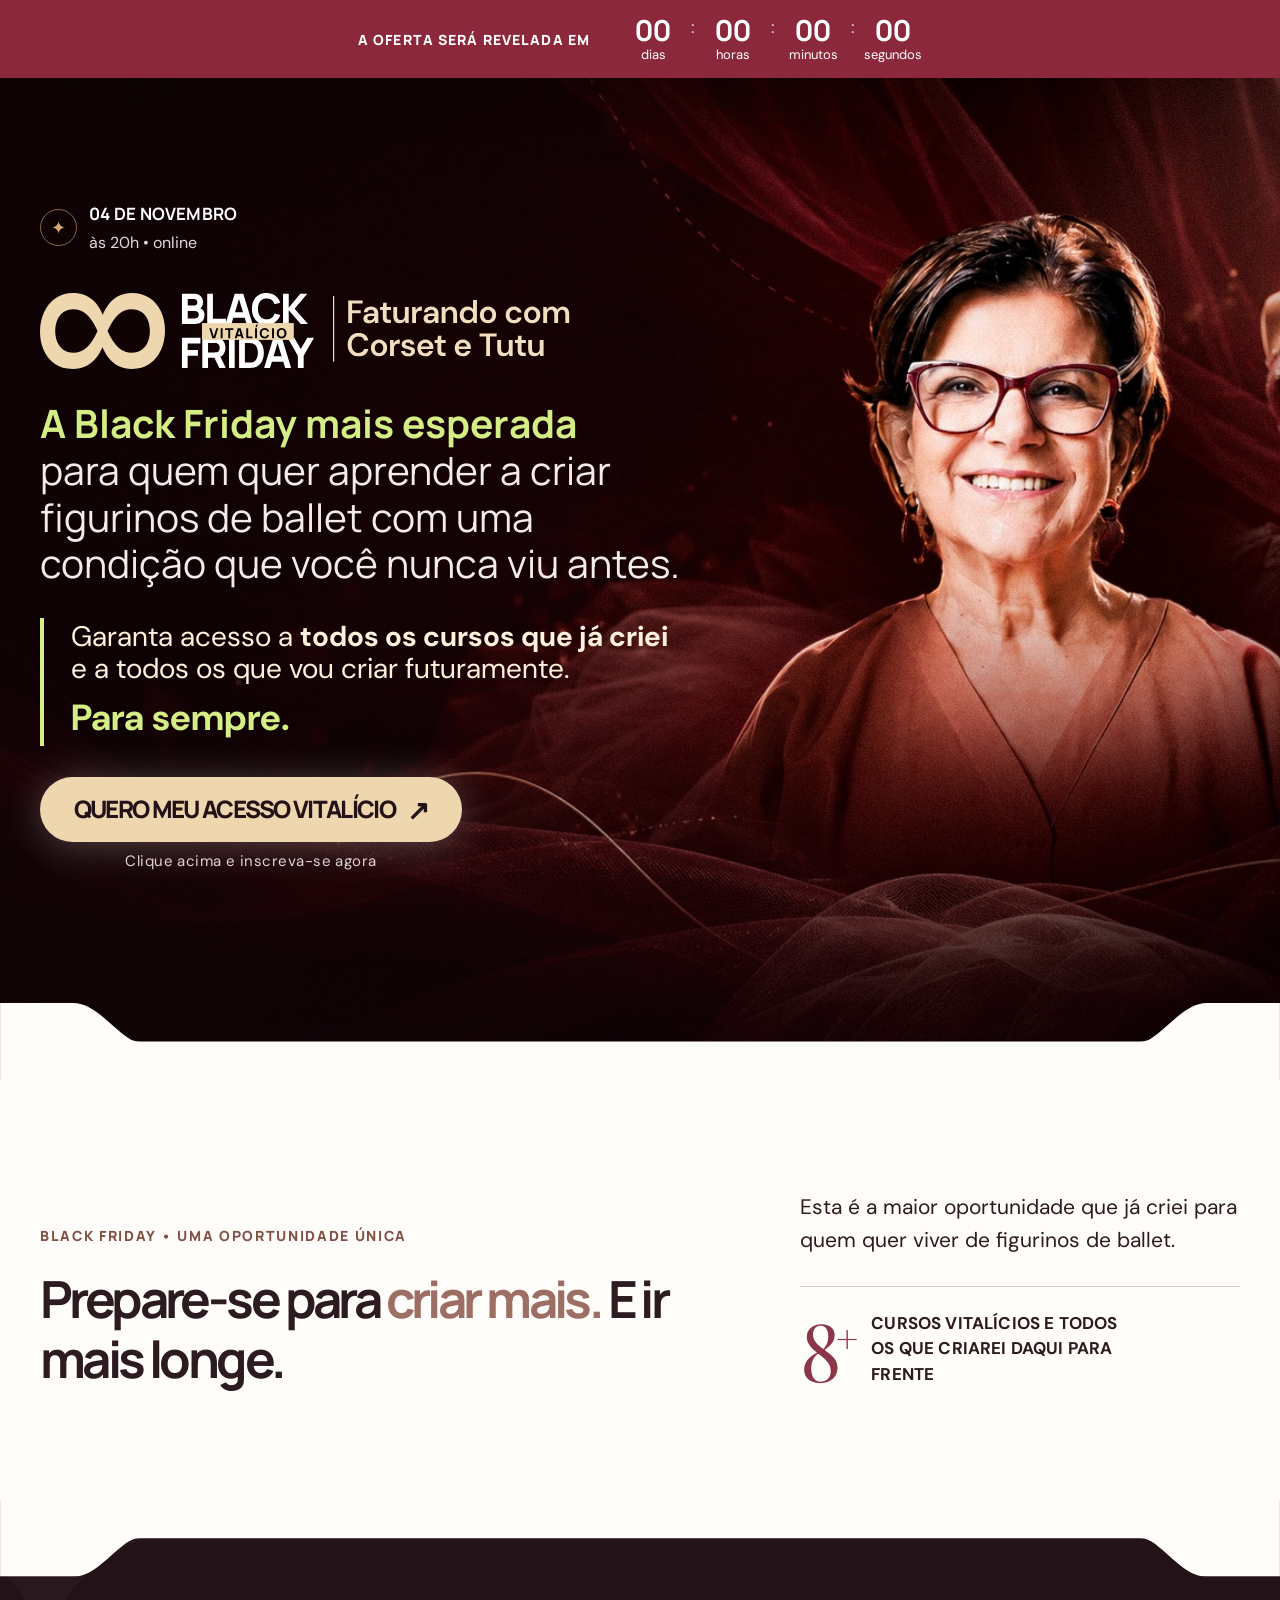
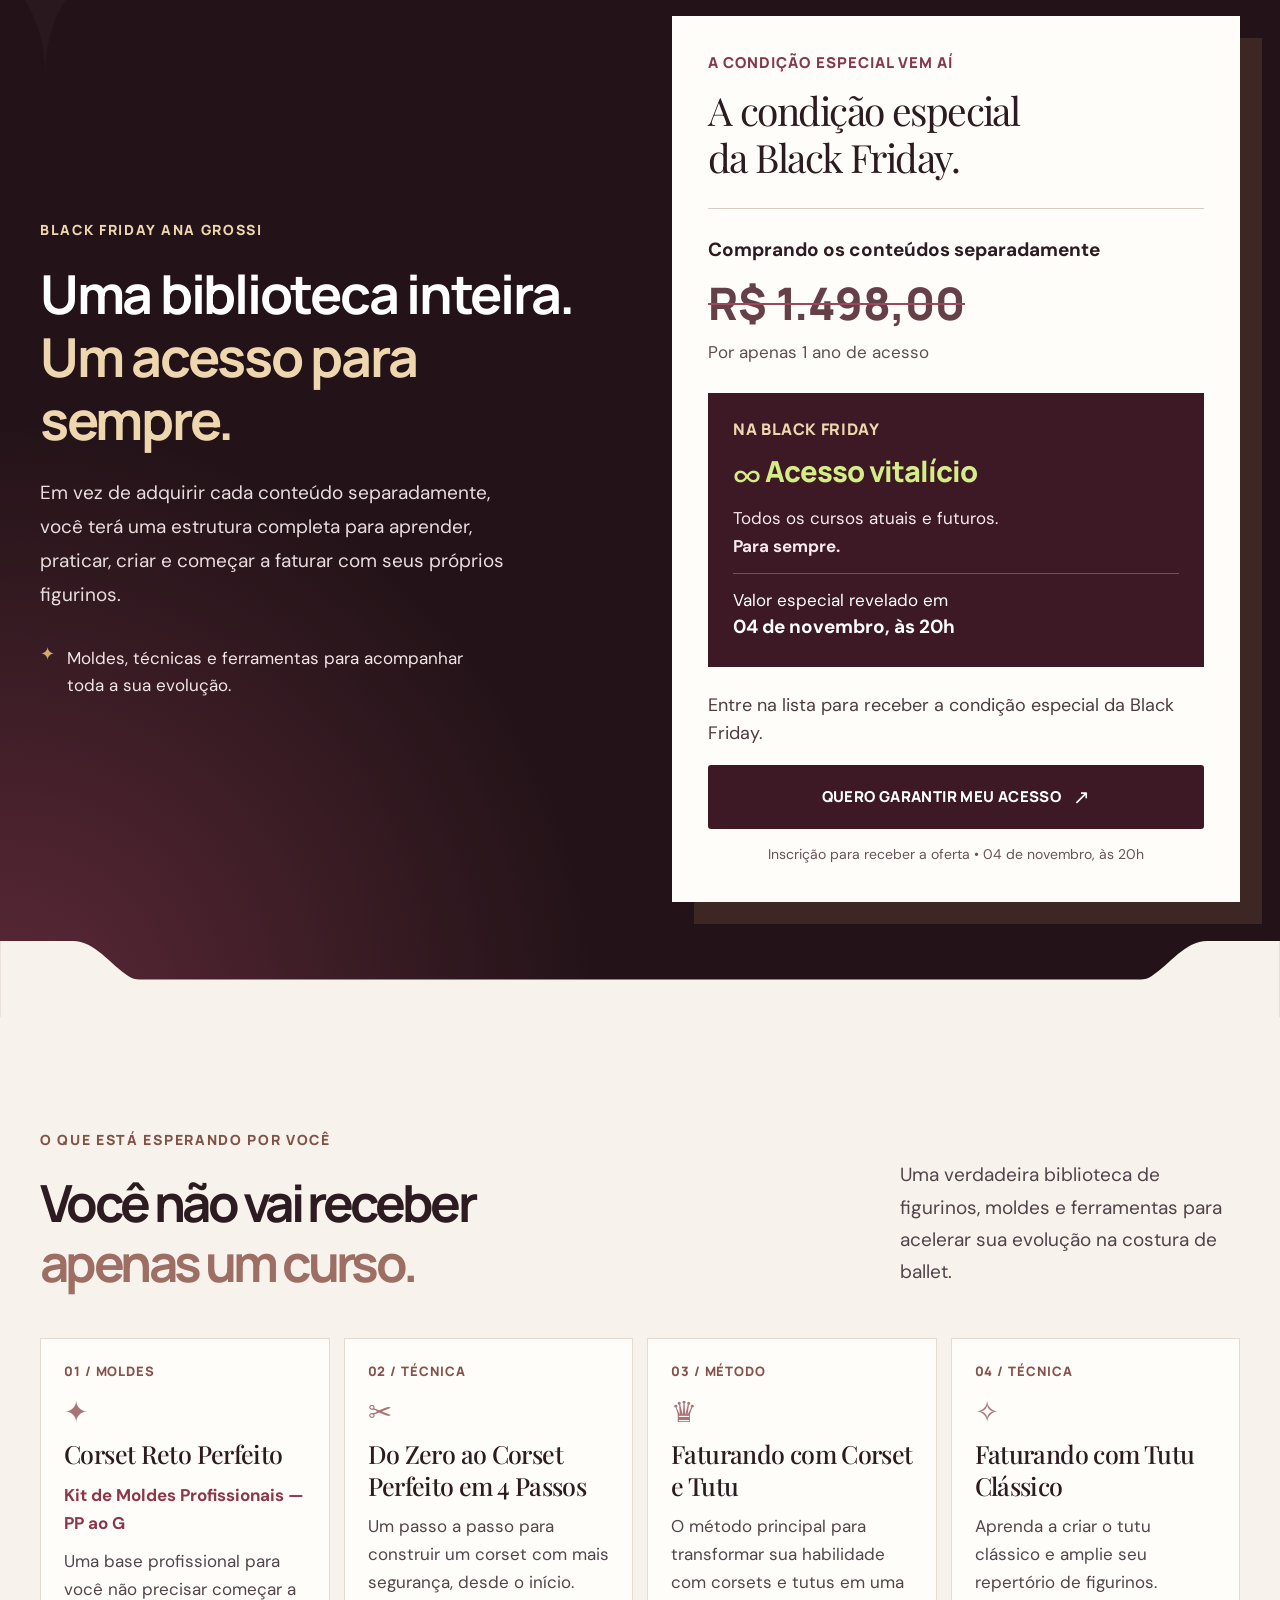
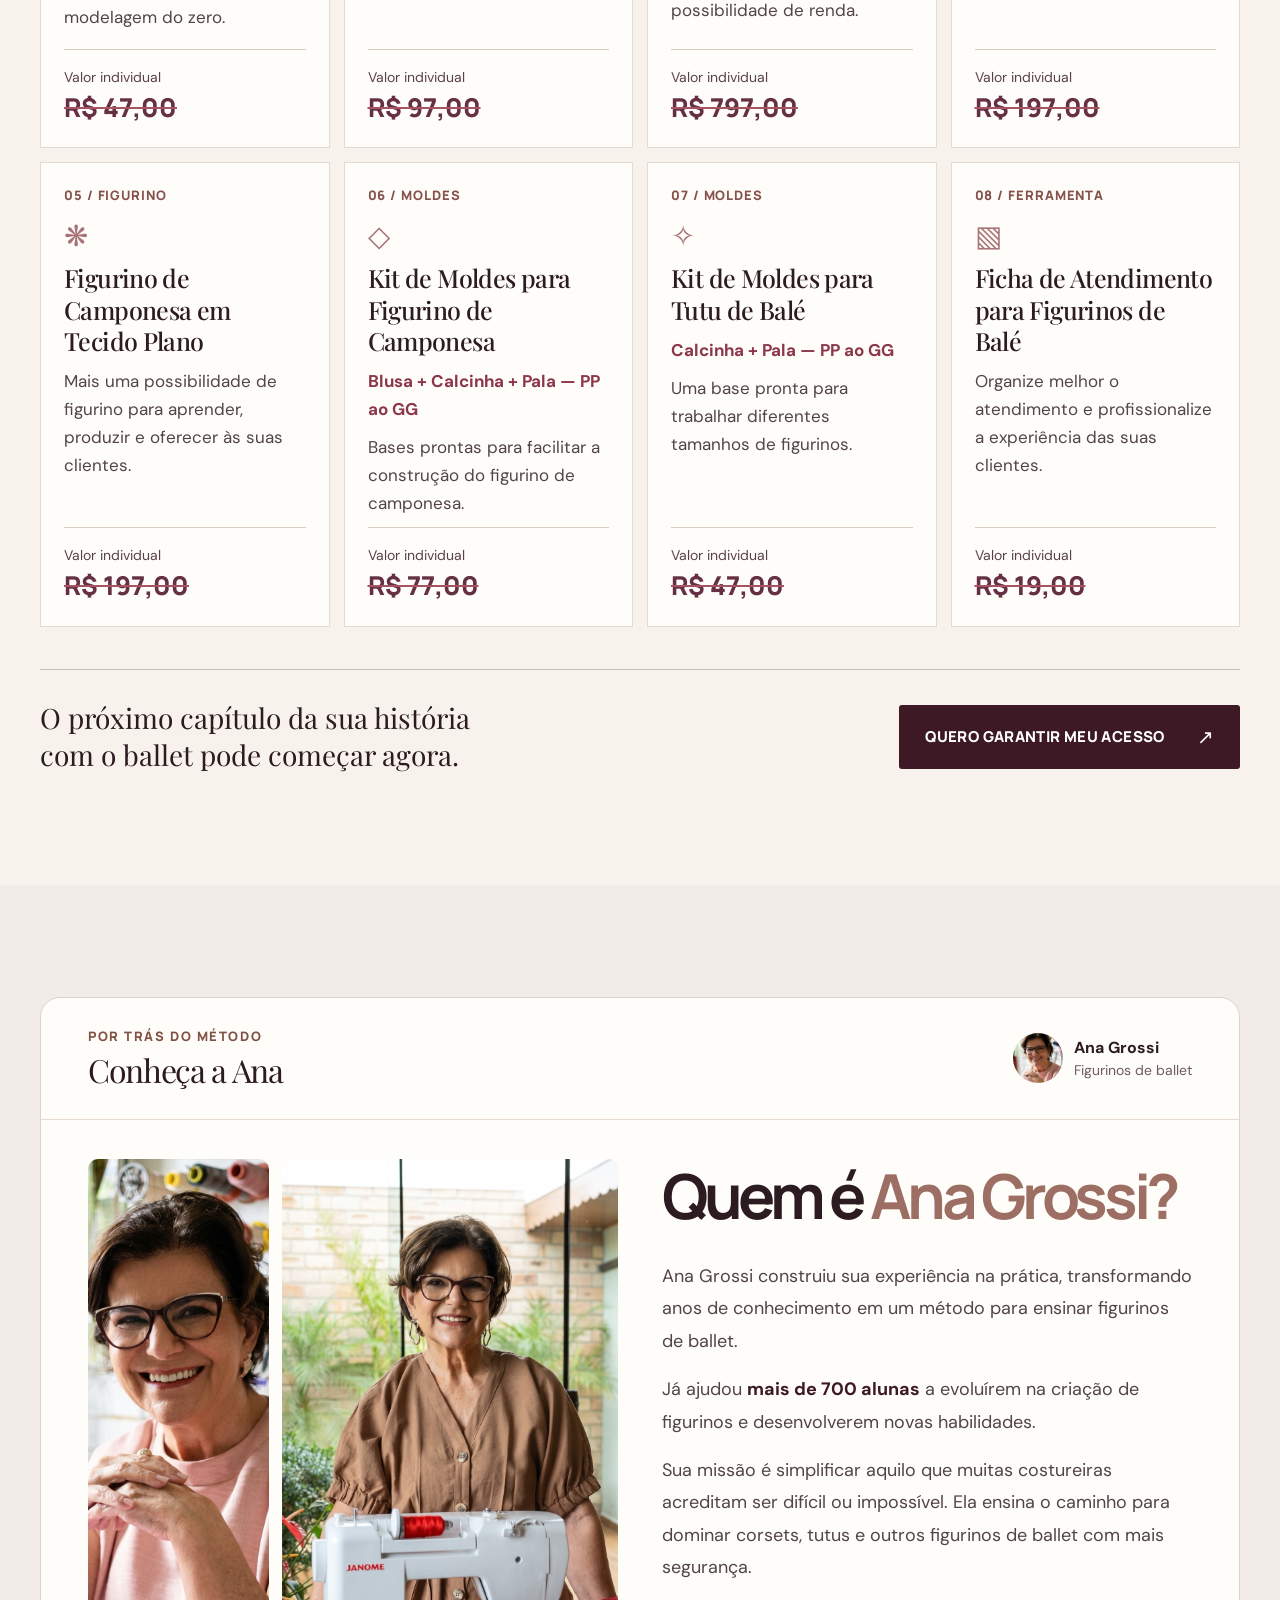
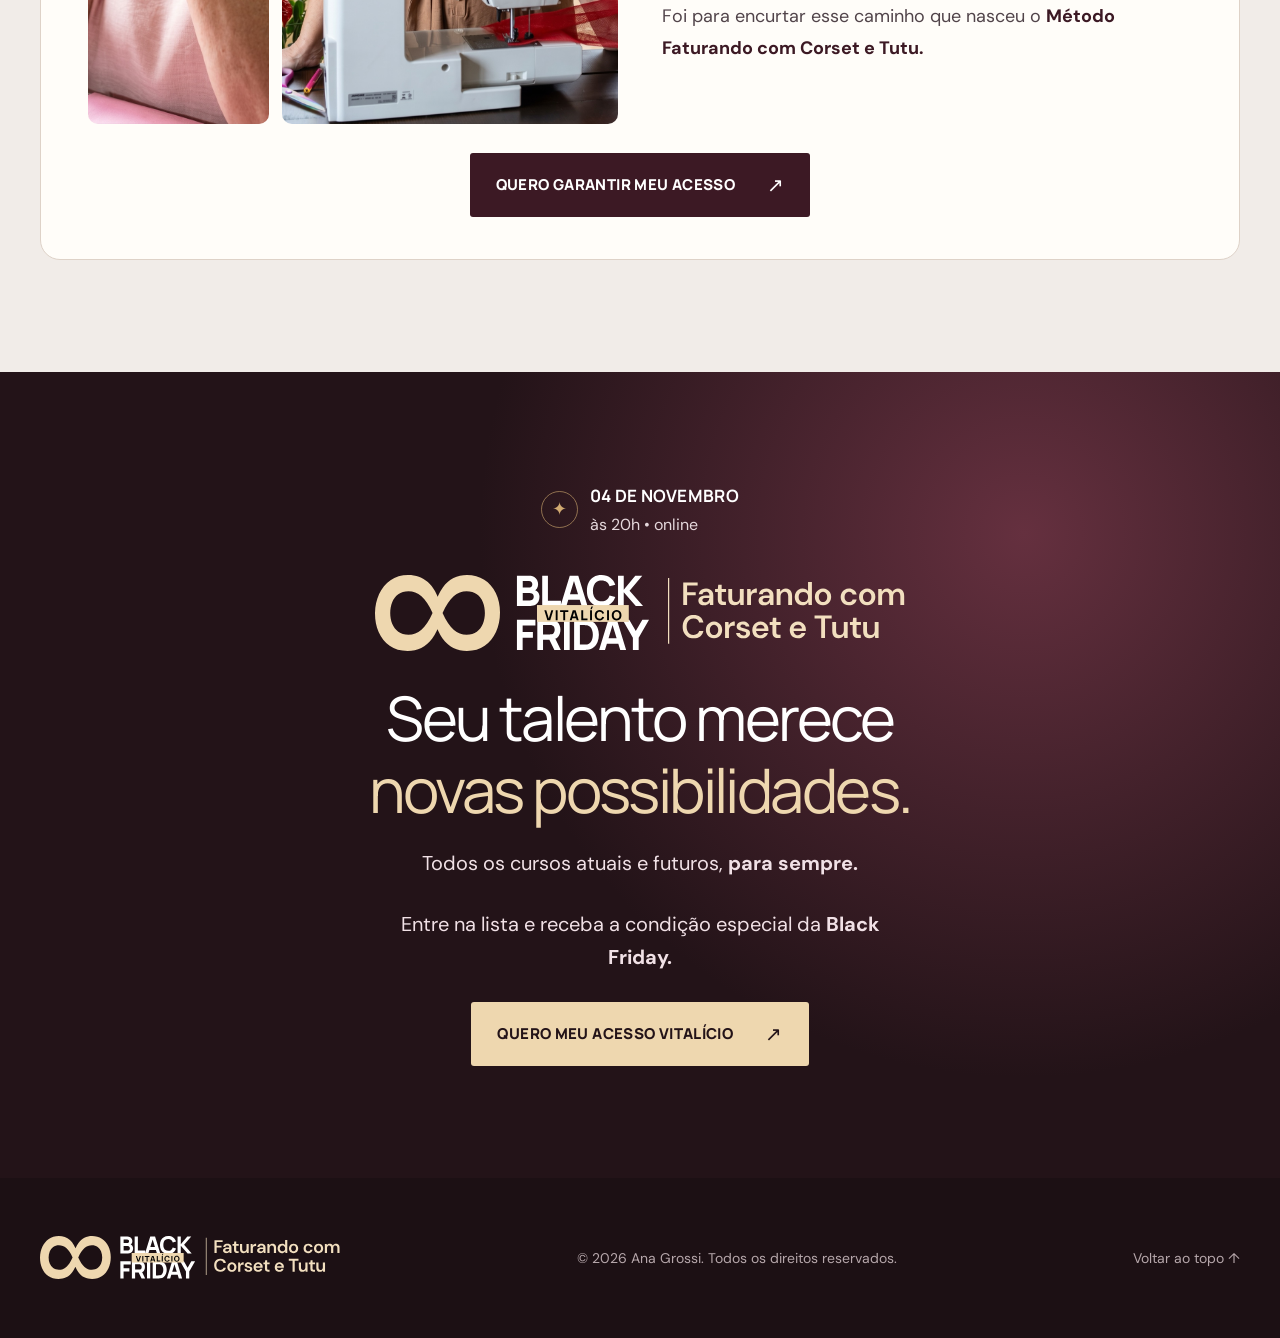
==== commit 9f4c665d: "Match local Figma layout and supplied vector assets" ====
--- a/index.html
+++ b/index.html
@@ -9,10 +9,10 @@
   <link rel="preconnect" href="https://fonts.googleapis.com">
   <link rel="preconnect" href="https://fonts.gstatic.com" crossorigin>
   <link href="https://fonts.googleapis.com/css2?family=DM+Sans:wght@400;500;600;700&family=Manrope:wght@400;500;600;700;800&family=Playfair+Display:wght@400;500;600;700&display=swap" rel="stylesheet">
-  <link rel="stylesheet" href="styles.css?v=5">
+  <link rel="stylesheet" href="styles.css?v=6">
   <script src="script.js" defer></script>
 </head>
-<body>
+<body class="capture-page">
   <div class="announcement" aria-label="Contagem regressiva para a revelação da oferta">
     <div class="announcement__inner shell">
       <span class="announcement__label">A OFERTA SERÁ REVELADA EM</span>
@@ -32,17 +32,20 @@
     <div class="hero__image" aria-hidden="true"></div>
     <div class="hero__shade" aria-hidden="true"></div>
     <div class="shell hero__inner">
-      <div class="campaign-logo"><strong class="campaign-logo__black">BLACK FRIDAY</strong><span class="campaign-logo__name">Faturando com Corset e Tutu</span><span class="campaign-logo__forever"><span aria-hidden="true">∞</span> VITALÍCIO</span></div>
       <div class="hero__content">
-        <p class="hero__offer-label">A maior oferta da história</p>
-        <h1>Faturando com<br><em>Corset e Tutu</em><span class="hero__lifetime"><span aria-hidden="true">∞</span> Vitalício</span></h1>
-        <p class="hero__lead">A Black Friday mais esperada para quem quer aprender a criar figurinos de ballet — com uma condição que você nunca viu antes.</p>
+        <div class="hero__identity">
+          <div class="hero__event"><span class="event-icon">✦</span><span><strong>04 de novembro</strong><small>às 20h • online</small></span></div>
+          <img class="event-logo" src="assets/logo-black-ana.svg" width="530" height="76" alt="Black Friday Vitalício — Faturando com Corset e Tutu">
+        </div>
+        <h1 class="hero__lead"><strong>A Black Friday mais esperada</strong> para quem quer aprender a criar figurinos de ballet com uma condição que você nunca viu antes.</h1>
         <p class="hero__support">Garanta acesso a <strong>todos os cursos que já criei</strong> e a todos os que vou criar futuramente. <strong class="hero__forever">Para sempre.</strong></p>
-        <div class="hero__event"><span class="event-icon">✦</span><span><strong>04 de novembro</strong><small>às 20h • online</small></span></div>
-        <button class="button button--gold" data-open-form>Quero meu acesso vitalício <span aria-hidden="true">↗</span></button>
-        <p class="hero__hint">Clique acima e inscreva-se agora</p>
+        <div class="hero__action">
+          <button class="button button--gold" data-open-form>Quero meu acesso vitalício <span aria-hidden="true">↗</span></button>
+          <p class="hero__hint">Clique acima e inscreva-se agora</p>
+        </div>
       </div>
     </div>
+    <div class="section-divider section-divider--hero" aria-hidden="true"></div>
   </header>
 
   <main>
@@ -50,7 +53,7 @@
       <div class="shell intro__grid">
         <div class="intro__heading">
           <p class="eyebrow">BLACK FRIDAY • UMA OPORTUNIDADE ÚNICA</p>
-          <h2>Prepare-se para <em>criar mais.</em><br>E ir mais longe.</h2>
+          <h2>Prepare-se para <em>criar mais.</em> E ir mais longe.</h2>
         </div>
         <div class="intro__body">
           <p>Esta é a maior oportunidade que já criei para quem quer viver de figurinos de ballet.</p>
@@ -61,10 +64,12 @@
     </section>
 
     <section class="offer section" id="oferta">
+      <div class="section-divider section-divider--offer-top" aria-hidden="true"></div>
+      <div class="section-divider section-divider--offer-bottom" aria-hidden="true"></div>
       <div class="shell offer__grid">
         <div class="offer__narrative">
           <p class="eyebrow eyebrow--light">BLACK FRIDAY ANA GROSSI</p>
-          <h2>Uma biblioteca inteira.<br><em>Um acesso para sempre.</em></h2>
+          <h2>Uma biblioteca inteira. <em>Um acesso para sempre.</em></h2>
           <p>Em vez de adquirir cada conteúdo separadamente, você terá uma estrutura completa para aprender, praticar, criar e começar a faturar com seus próprios figurinos.</p>
           <div class="offer__details"><span>✦</span> Moldes, técnicas e ferramentas para acompanhar toda a sua evolução.</div>
         </div>
@@ -117,10 +122,10 @@
       </div>
     </section>
 
-    <section class="final-cta section"><div class="shell final-cta__inner"><div class="campaign-logo"><strong class="campaign-logo__black">BLACK FRIDAY</strong><span class="campaign-logo__name">Faturando com Corset e Tutu</span><span class="campaign-logo__forever"><span aria-hidden="true">∞</span> VITALÍCIO</span></div><p class="eyebrow eyebrow--light">04 DE NOVEMBRO • 20H</p><h2>Seu talento merece<br><em>novas possibilidades.</em></h2><p>Todos os cursos atuais e futuros, <strong>para sempre.</strong> Entre na lista e receba a condição especial da <strong>Black Friday.</strong></p><button class="button button--gold" data-open-form>Quero meu acesso vitalício <span aria-hidden="true">↗</span></button></div></section>
+    <section class="final-cta section"><div class="shell final-cta__inner"><div class="hero__event"><span class="event-icon">✦</span><span><strong>04 de novembro</strong><small>às 20h • online</small></span></div><div class="campaign-logo"><img class="event-logo" src="assets/logo-black-ana.svg" width="530" height="76" alt="Black Friday Vitalício — Faturando com Corset e Tutu"></div><h2>Seu talento merece<br><em>novas possibilidades.</em></h2><p>Todos os cursos atuais e futuros, <strong>para sempre.</strong></p><p>Entre na lista e receba a condição especial da <strong>Black Friday.</strong></p><button class="button button--gold" data-open-form>Quero meu acesso vitalício <span aria-hidden="true">↗</span></button></div></section>
   </main>
 
-  <footer class="footer"><div class="shell footer__inner"><div class="campaign-logo campaign-logo--footer"><strong class="campaign-logo__black">BLACK FRIDAY</strong><span class="campaign-logo__name">Faturando com Corset e Tutu</span><span class="campaign-logo__forever"><span aria-hidden="true">∞</span> VITALÍCIO</span></div><span>© 2026 Ana Grossi. Todos os direitos reservados.</span><a href="#inicio">Voltar ao topo ↑</a></div></footer>
+  <footer class="footer"><div class="shell footer__inner"><div class="campaign-logo campaign-logo--footer"><img class="event-logo" src="assets/logo-black-ana.svg" width="530" height="76" alt="Black Friday Vitalício — Faturando com Corset e Tutu"></div><span>© 2026 Ana Grossi. Todos os direitos reservados.</span><a href="#inicio">Voltar ao topo ↑</a></div></footer>
 
   <div class="modal" id="signup-modal" hidden>
     <div class="modal__backdrop" data-close-form></div>
--- a/styles.css
+++ b/styles.css
@@ -354,3 +354,71 @@
   .price-line--special strong{font-size:24px}
   .campaign-logo__name{font-size:17px}
 }
+
+/* Layout revised in the local Figma file. */
+.event-logo{display:block;max-width:100%;height:auto;object-fit:contain}
+.capture-page .hero,.capture-page .hero__inner{min-height:999px}
+.capture-page .hero__inner{padding-block:124px 208px}
+.capture-page .hero__content{width:641px;max-width:57%;margin:0;padding:0;display:flex;flex-direction:column;gap:31px}
+.hero__identity{display:flex;flex-direction:column;align-items:flex-start;gap:40px}
+.capture-page .hero__event{min-height:51px;margin:0}
+.capture-page .hero__event small{margin-top:7px}
+.capture-page .hero h1.hero__lead{font:400 39px/1.2 Manrope,sans-serif;letter-spacing:0;max-width:none;margin:0;color:#f4ece8}
+.hero__lead strong{display:block;font-weight:700;color:var(--lime)}
+.capture-page .hero__support{width:641px;max-width:100%;padding:3px 0 4px 27px;margin:0;border-left-width:4px;font-size:28.28px;line-height:31.6px}
+.capture-page .hero__support .hero__forever{font-size:36.37px;line-height:47.3px;margin-top:10px}
+.hero__action{width:422px;max-width:100%;text-align:center}
+.capture-page .hero .button{width:100%;min-height:64px;border-radius:81px;padding:18px 25px;gap:12px;font-size:24px;letter-spacing:-.07em;line-height:1.1;box-shadow:0 4px 39.2px #ffffff40}
+.capture-page .hero .button span{font-size:27px;font-weight:800}
+.capture-page .hero__hint{margin:9px 0 0;font-size:15px;line-height:20px;letter-spacing:.03em}
+.section-divider{position:absolute;left:0;width:100%;height:auto;aspect-ratio:1920 / 115;background:var(--paper);mask:url('assets/divisor.svg') center/100% 100% no-repeat;-webkit-mask:url('assets/divisor.svg') center/100% 100% no-repeat;pointer-events:none;z-index:1}
+.section-divider--hero{bottom:-1px}
+.section-divider--offer-top{top:-1px;transform:rotate(180deg)}
+.section-divider--offer-bottom{bottom:-1px;background:#f7f2eb}
+.capture-page .offer{padding-block:115px}
+.capture-page .intro h2,.capture-page .offer h2,.capture-page .library h2,.capture-page .about__copy h3,.capture-page .final-cta h2{font-family:Manrope,sans-serif;font-weight:700;font-style:normal}
+.capture-page .intro h2,.capture-page .library h2,.capture-page .about__copy h3{letter-spacing:-.07em}
+.capture-page .intro h2 em,.capture-page .offer h2 em,.capture-page .library h2 em,.capture-page .about__copy h3 em,.capture-page .final-cta h2 em{font-weight:inherit;font-style:normal}
+.capture-page .intro__grid{grid-template-columns:660px 440px;gap:100px}
+.capture-page .about__grid{grid-template-columns:1fr 1fr}
+.capture-page .about__copy h3{font-size:62px;line-height:1.18}
+.capture-page .final-cta .hero__event{justify-content:center;text-align:left;margin:0 0 40px}
+.capture-page .final-cta .campaign-logo{margin-bottom:31px}
+.capture-page .final-cta__inner{max-width:760px}
+.capture-page .final-cta h2{font-weight:400;max-width:609px;margin-inline:auto}
+.capture-page .footer .event-logo{width:300px}
+@media(max-width:1270px){
+  .capture-page .intro__grid{grid-template-columns:1.2fr .8fr;gap:60px}
+  .capture-page .hero h1.hero__lead{font-size:clamp(28px,3.05vw,39px)}
+  .capture-page .hero__support{font-size:clamp(21px,2.2vw,28.28px);line-height:1.25}
+  .capture-page .hero__inner{padding-top:100px}
+  .capture-page .hero__image{background-position:58% top}
+  .capture-page .about__copy h3{font-size:clamp(38px,4.8vw,62px)}
+}
+@media(max-width:900px){
+  .capture-page .hero,.capture-page .hero__inner{min-height:900px}
+  .capture-page .hero__inner{padding-block:75px 150px}
+  .capture-page .hero__content{max-width:58%;gap:26px}
+  .hero__identity{gap:30px}
+  .capture-page .hero .button{font-size:20px;padding-inline:18px}
+  .capture-page .hero__support .hero__forever{font-size:30px}
+}
+@media(max-width:700px){
+  .capture-page .hero,.capture-page .hero__inner{min-height:0}
+  .capture-page .hero__inner{padding-block:35px 80px}
+  .capture-page .hero__content{width:100%;max-width:none;gap:26px}
+  .hero__identity{gap:25px;min-height:440px;align-items:center}
+  .capture-page .hero__event{align-self:flex-start}
+  .capture-page .hero__image{background-size:auto 420px;background-position:69% 155px}
+  .capture-page .hero__shade{background:linear-gradient(180deg,#1c0b11 140px,rgba(28,11,17,.05) 220px,rgba(28,11,17,.06) 410px,#1c0b11 585px)}
+  .capture-page .hero h1.hero__lead{font-size:28px;line-height:1.3}
+  .capture-page .hero__support{font-size:21px;line-height:1.45;padding-left:18px}
+  .capture-page .hero__support .hero__forever{font-size:30px;line-height:1.3}
+  .capture-page .hero .button{font-size:18px;min-height:64px;padding-inline:16px;letter-spacing:-.04em;gap:10px}
+  .capture-page .hero .button span{font-size:22px}
+  .capture-page .intro__grid{grid-template-columns:1fr;gap:35px}
+  .capture-page .offer{padding-block:80px}
+  .capture-page .about__grid{grid-template-columns:1fr}
+  .capture-page .final-cta .hero__event{align-self:center}
+  .capture-page .about__copy h3{font-size:42px}
+}
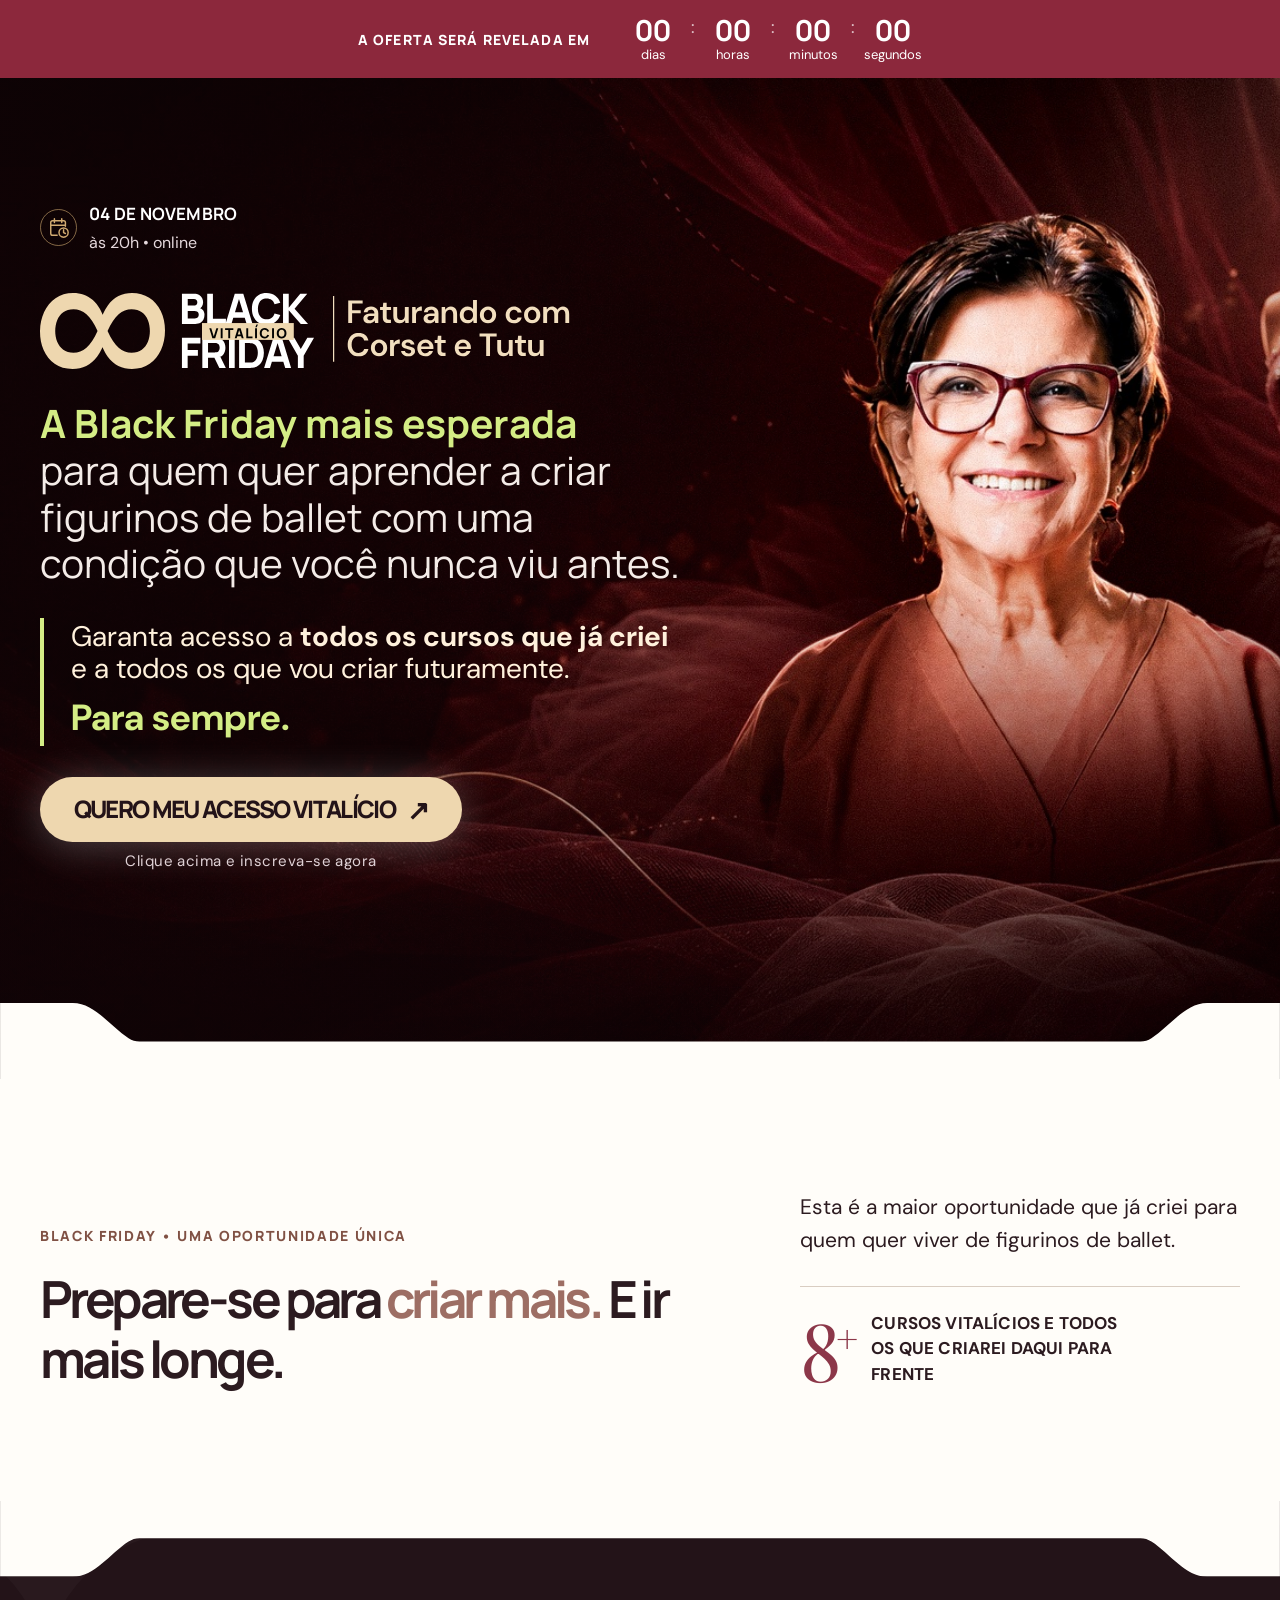
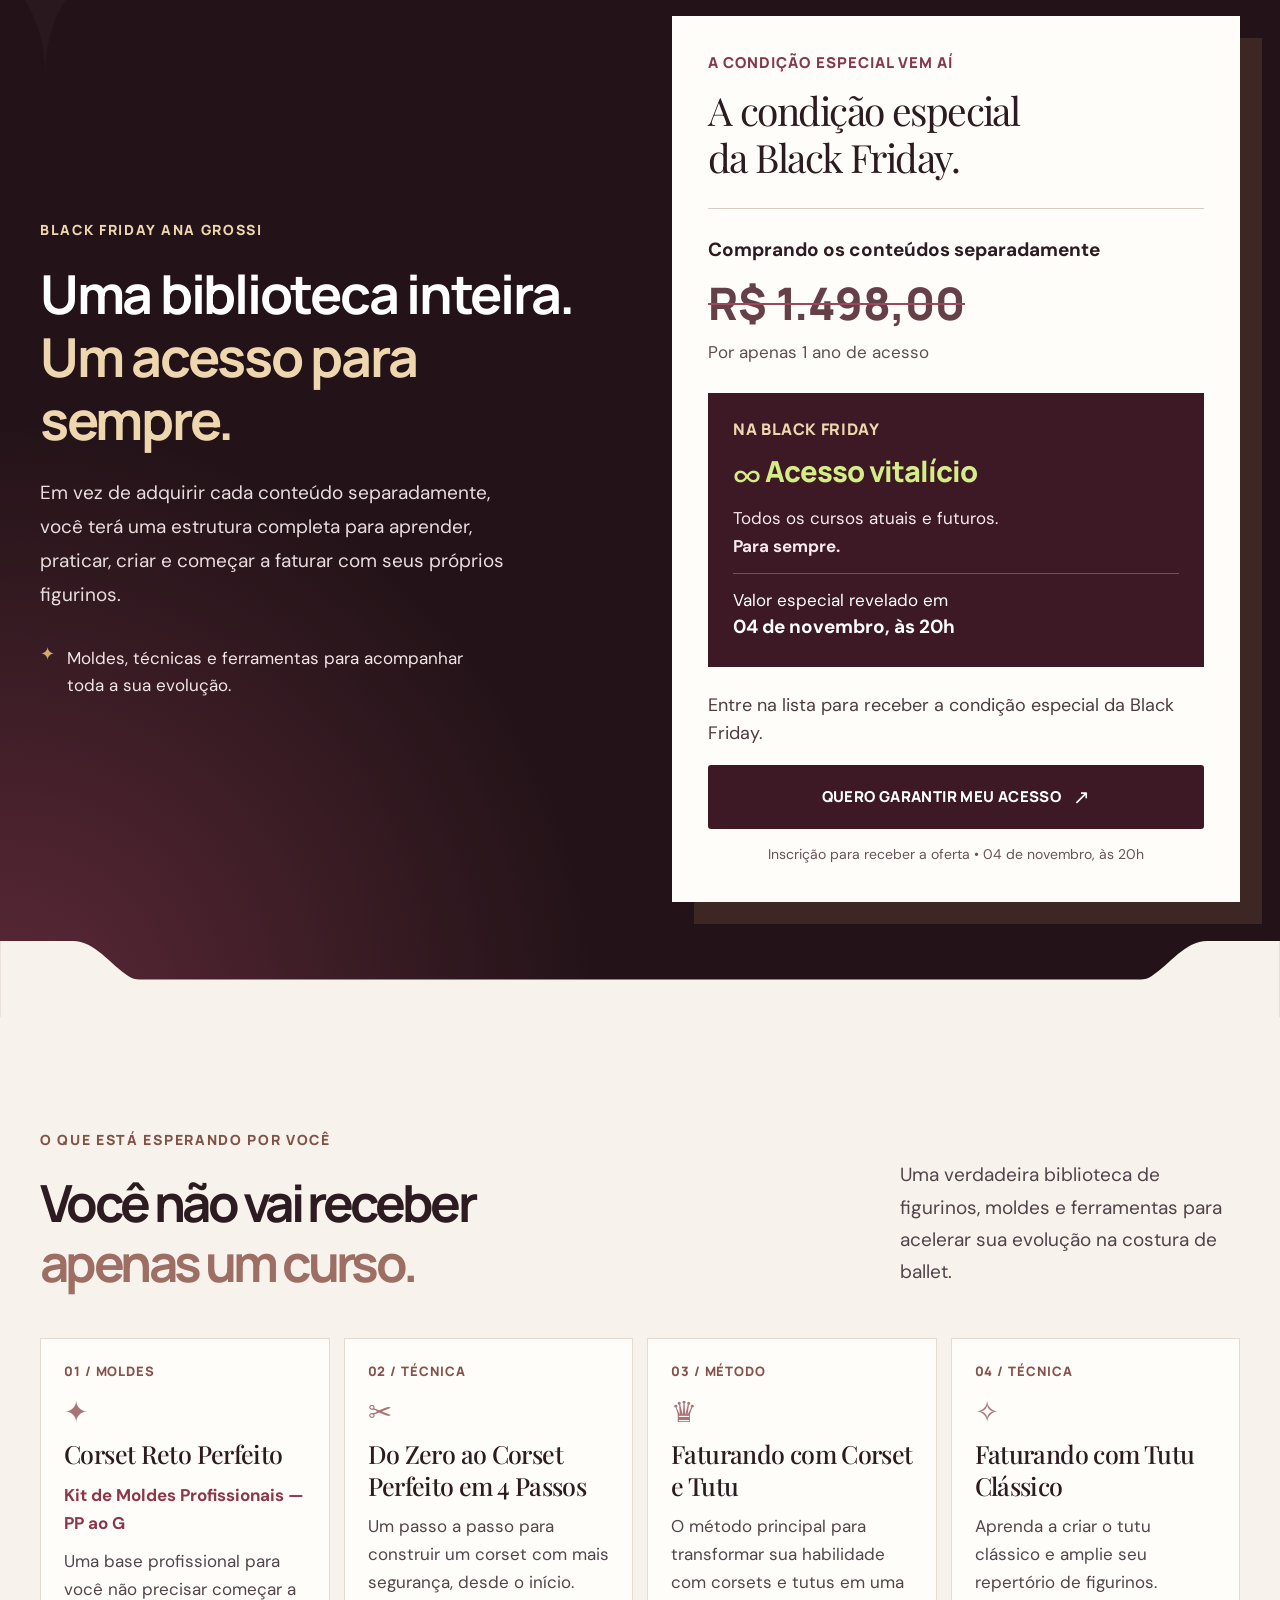
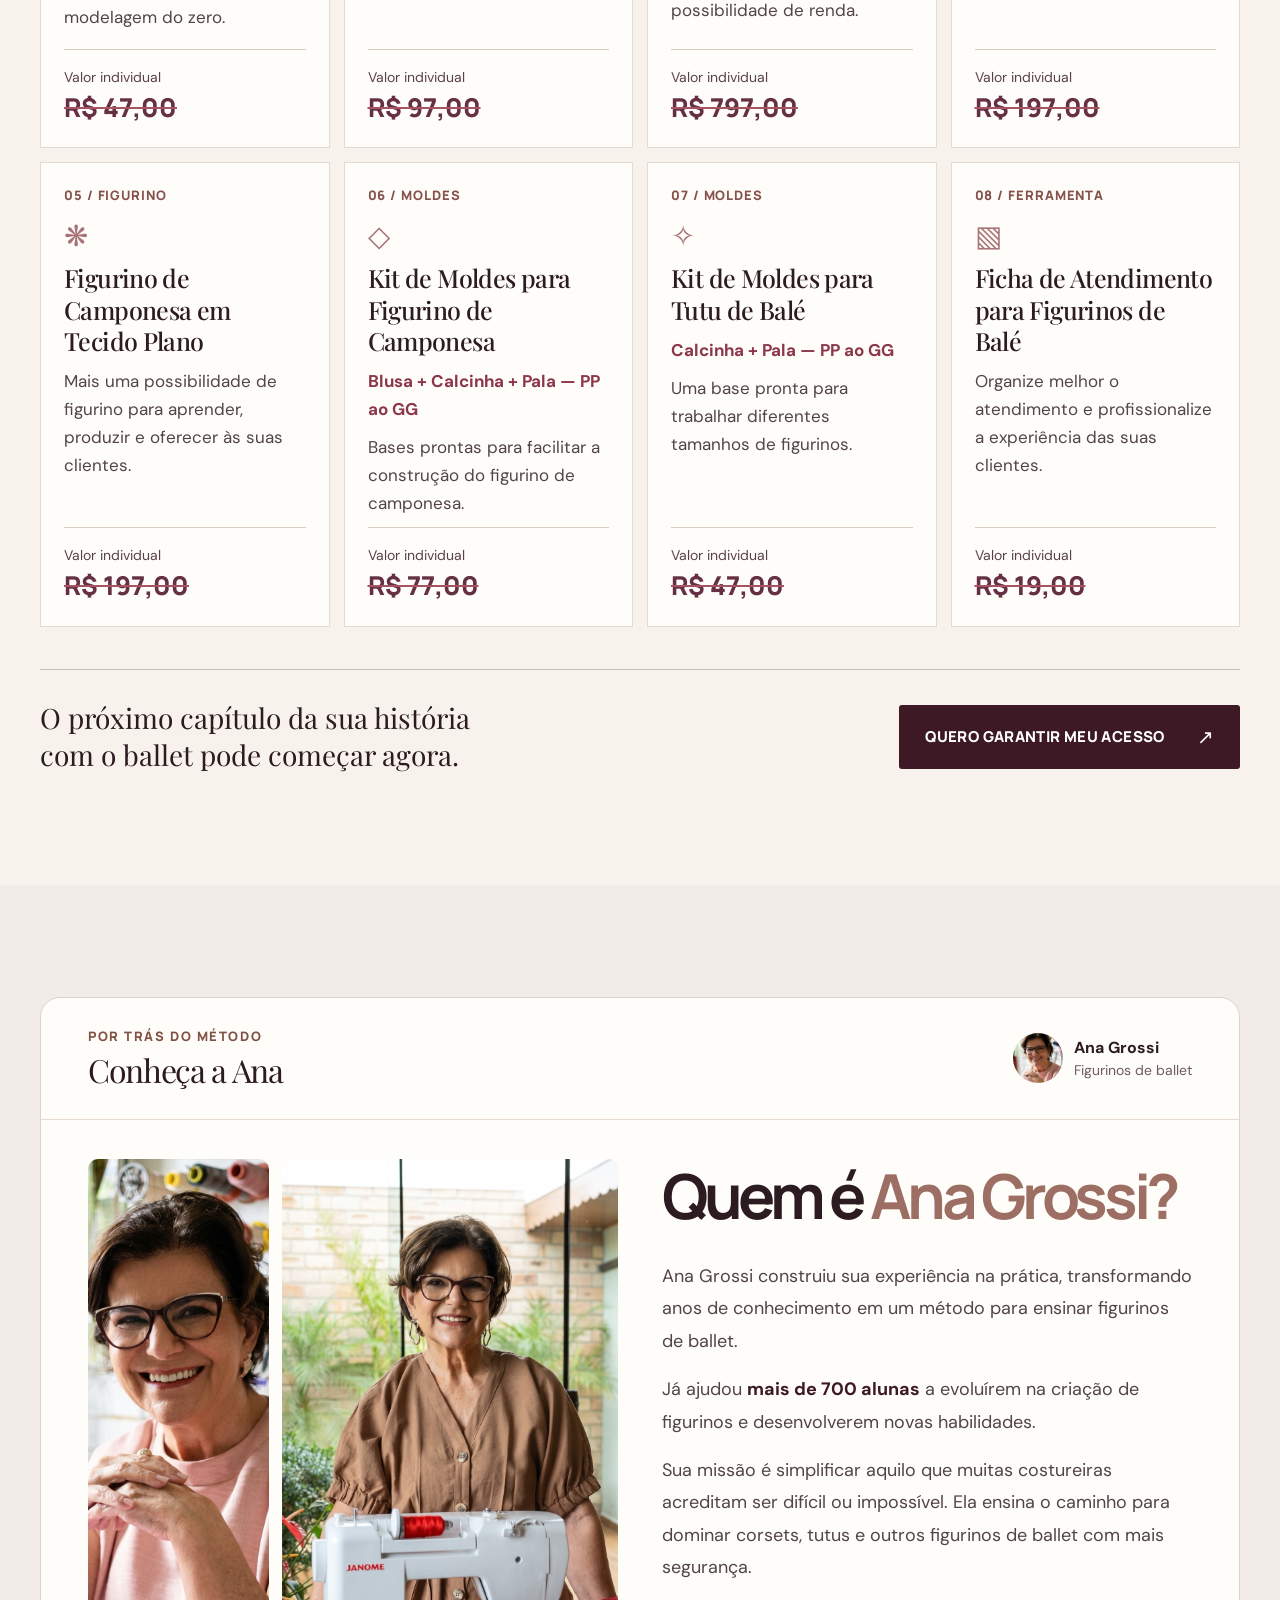
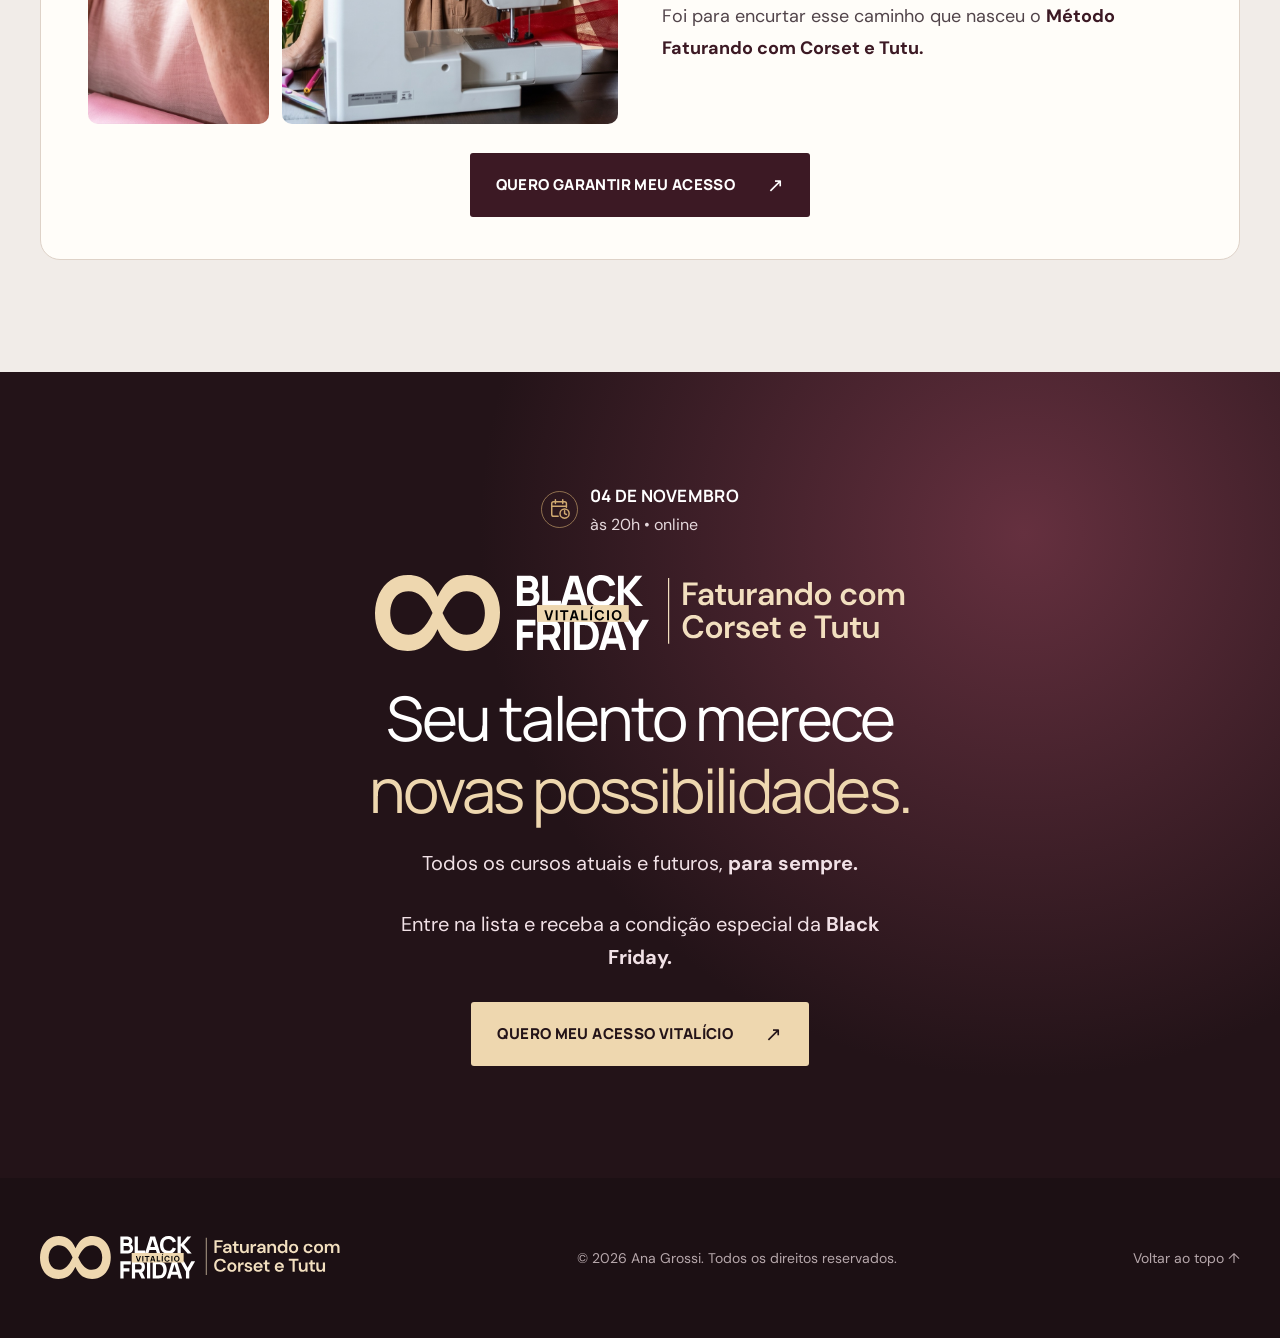
==== commit d79d4211: "Replace event stars with calendar and clock icons" ====
--- a/index.html
+++ b/index.html
@@ -34,7 +34,7 @@
     <div class="shell hero__inner">
       <div class="hero__content">
         <div class="hero__identity">
-          <div class="hero__event"><span class="event-icon">✦</span><span><strong>04 de novembro</strong><small>às 20h • online</small></span></div>
+          <div class="hero__event"><span class="event-icon" aria-hidden="true"><svg width="22" height="22" viewBox="0 0 24 24" fill="none" stroke="currentColor" stroke-width="1.6" stroke-linecap="round" stroke-linejoin="round"><path d="M10 20H5a2 2 0 0 1-2-2V6a2 2 0 0 1 2-2h12a2 2 0 0 1 2 2v4M7 2v4M15 2v4M3 9h16"/><circle cx="17" cy="17" r="5"/><path d="M17 14v3l2 1"/></svg></span><span><strong>04 de novembro</strong><small>às 20h • online</small></span></div>
           <img class="event-logo" src="assets/logo-black-ana.svg" width="530" height="76" alt="Black Friday Vitalício — Faturando com Corset e Tutu">
         </div>
         <h1 class="hero__lead"><strong>A Black Friday mais esperada</strong> para quem quer aprender a criar figurinos de ballet com uma condição que você nunca viu antes.</h1>
@@ -122,7 +122,7 @@
       </div>
     </section>
 
-    <section class="final-cta section"><div class="shell final-cta__inner"><div class="hero__event"><span class="event-icon">✦</span><span><strong>04 de novembro</strong><small>às 20h • online</small></span></div><div class="campaign-logo"><img class="event-logo" src="assets/logo-black-ana.svg" width="530" height="76" alt="Black Friday Vitalício — Faturando com Corset e Tutu"></div><h2>Seu talento merece<br><em>novas possibilidades.</em></h2><p>Todos os cursos atuais e futuros, <strong>para sempre.</strong></p><p>Entre na lista e receba a condição especial da <strong>Black Friday.</strong></p><button class="button button--gold" data-open-form>Quero meu acesso vitalício <span aria-hidden="true">↗</span></button></div></section>
+    <section class="final-cta section"><div class="shell final-cta__inner"><div class="hero__event"><span class="event-icon" aria-hidden="true"><svg width="22" height="22" viewBox="0 0 24 24" fill="none" stroke="currentColor" stroke-width="1.6" stroke-linecap="round" stroke-linejoin="round"><path d="M10 20H5a2 2 0 0 1-2-2V6a2 2 0 0 1 2-2h12a2 2 0 0 1 2 2v4M7 2v4M15 2v4M3 9h16"/><circle cx="17" cy="17" r="5"/><path d="M17 14v3l2 1"/></svg></span><span><strong>04 de novembro</strong><small>às 20h • online</small></span></div><div class="campaign-logo"><img class="event-logo" src="assets/logo-black-ana.svg" width="530" height="76" alt="Black Friday Vitalício — Faturando com Corset e Tutu"></div><h2>Seu talento merece<br><em>novas possibilidades.</em></h2><p>Todos os cursos atuais e futuros, <strong>para sempre.</strong></p><p>Entre na lista e receba a condição especial da <strong>Black Friday.</strong></p><button class="button button--gold" data-open-form>Quero meu acesso vitalício <span aria-hidden="true">↗</span></button></div></section>
   </main>
 
   <footer class="footer"><div class="shell footer__inner"><div class="campaign-logo campaign-logo--footer"><img class="event-logo" src="assets/logo-black-ana.svg" width="530" height="76" alt="Black Friday Vitalício — Faturando com Corset e Tutu"></div><span>© 2026 Ana Grossi. Todos os direitos reservados.</span><a href="#inicio">Voltar ao topo ↑</a></div></footer>
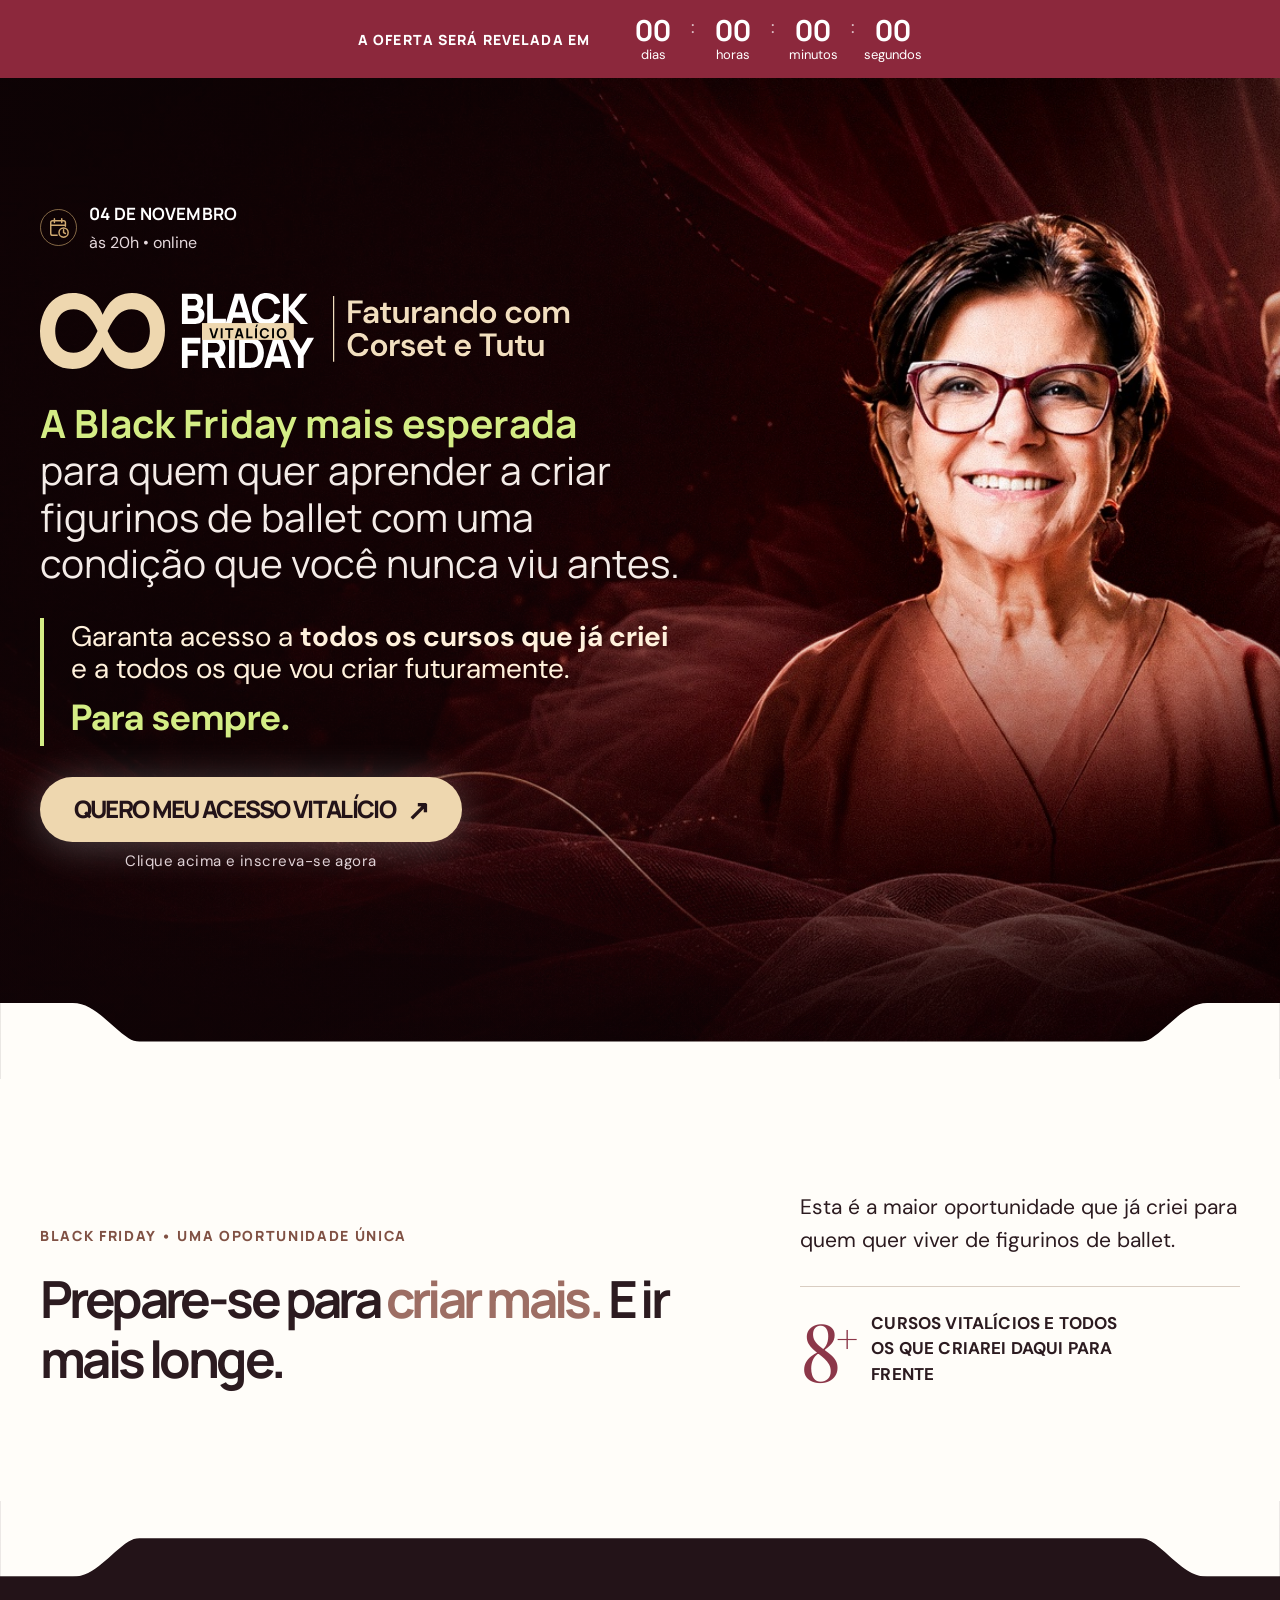
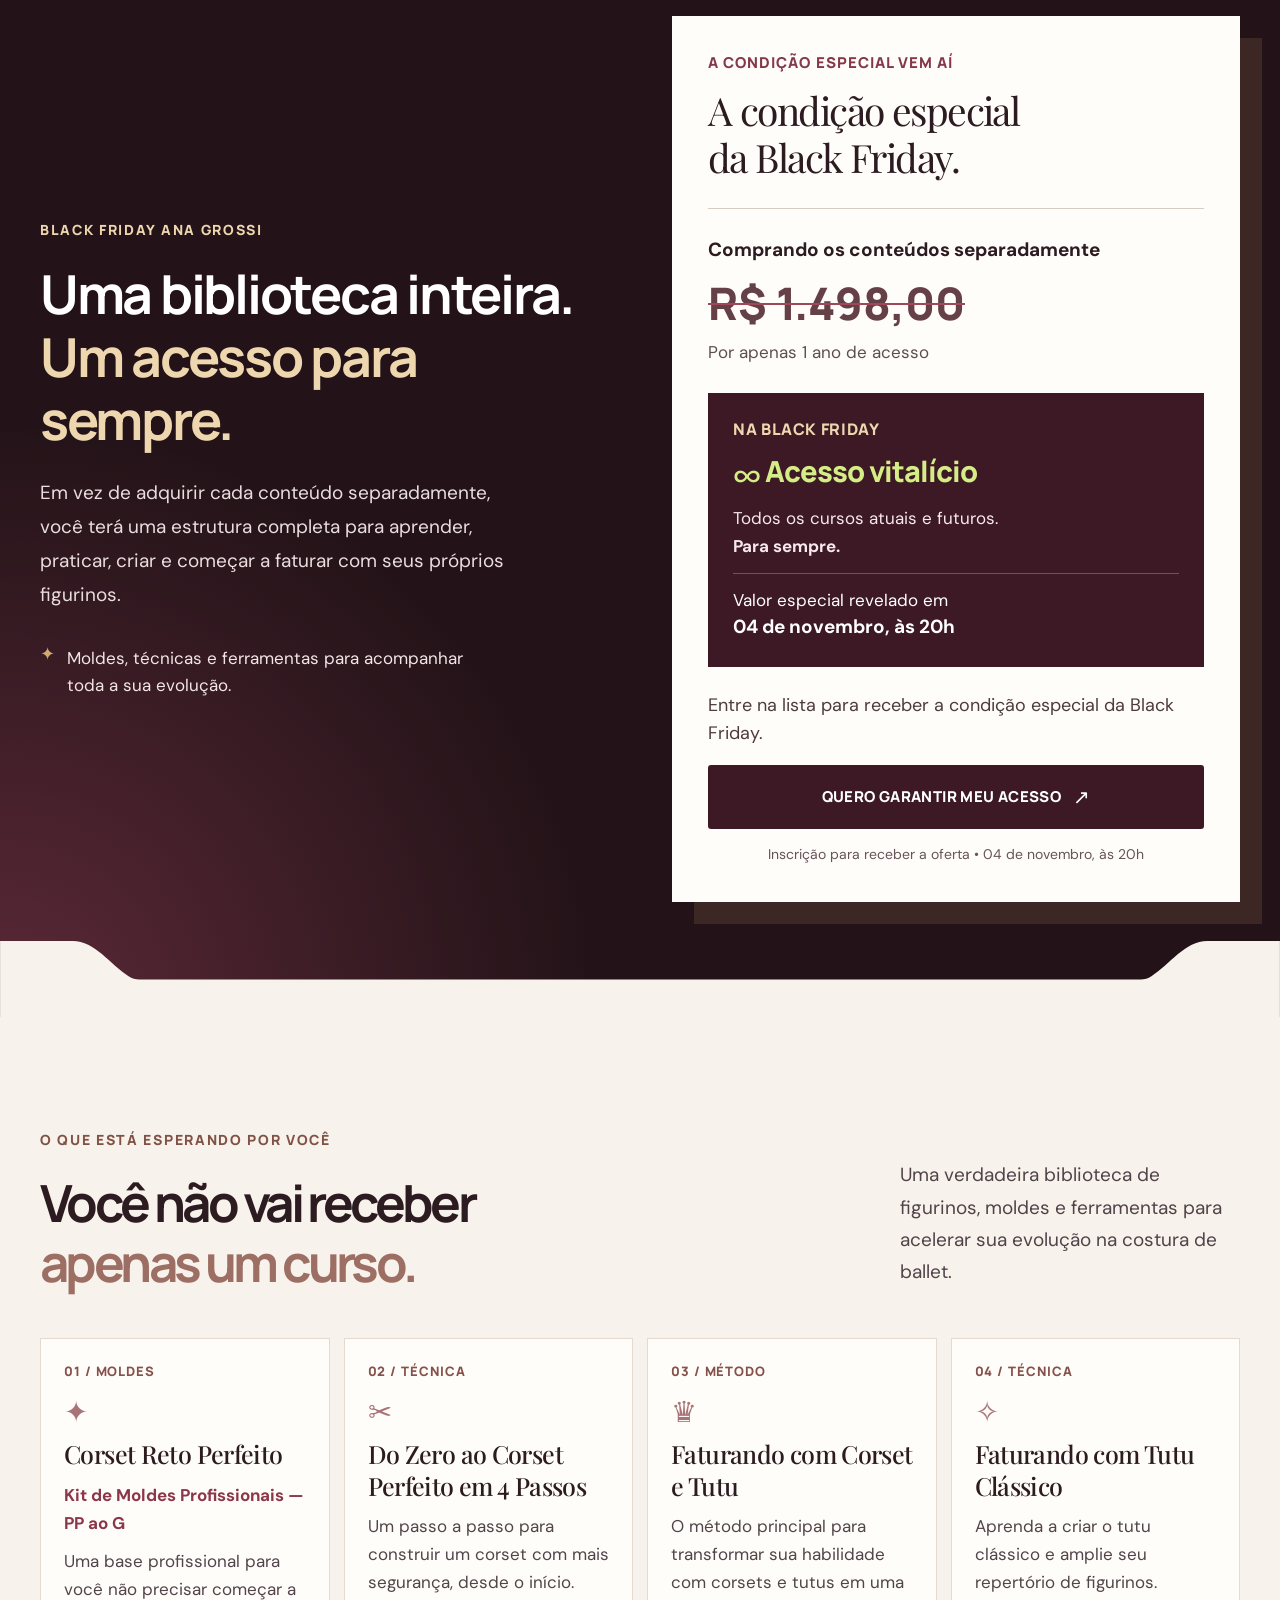
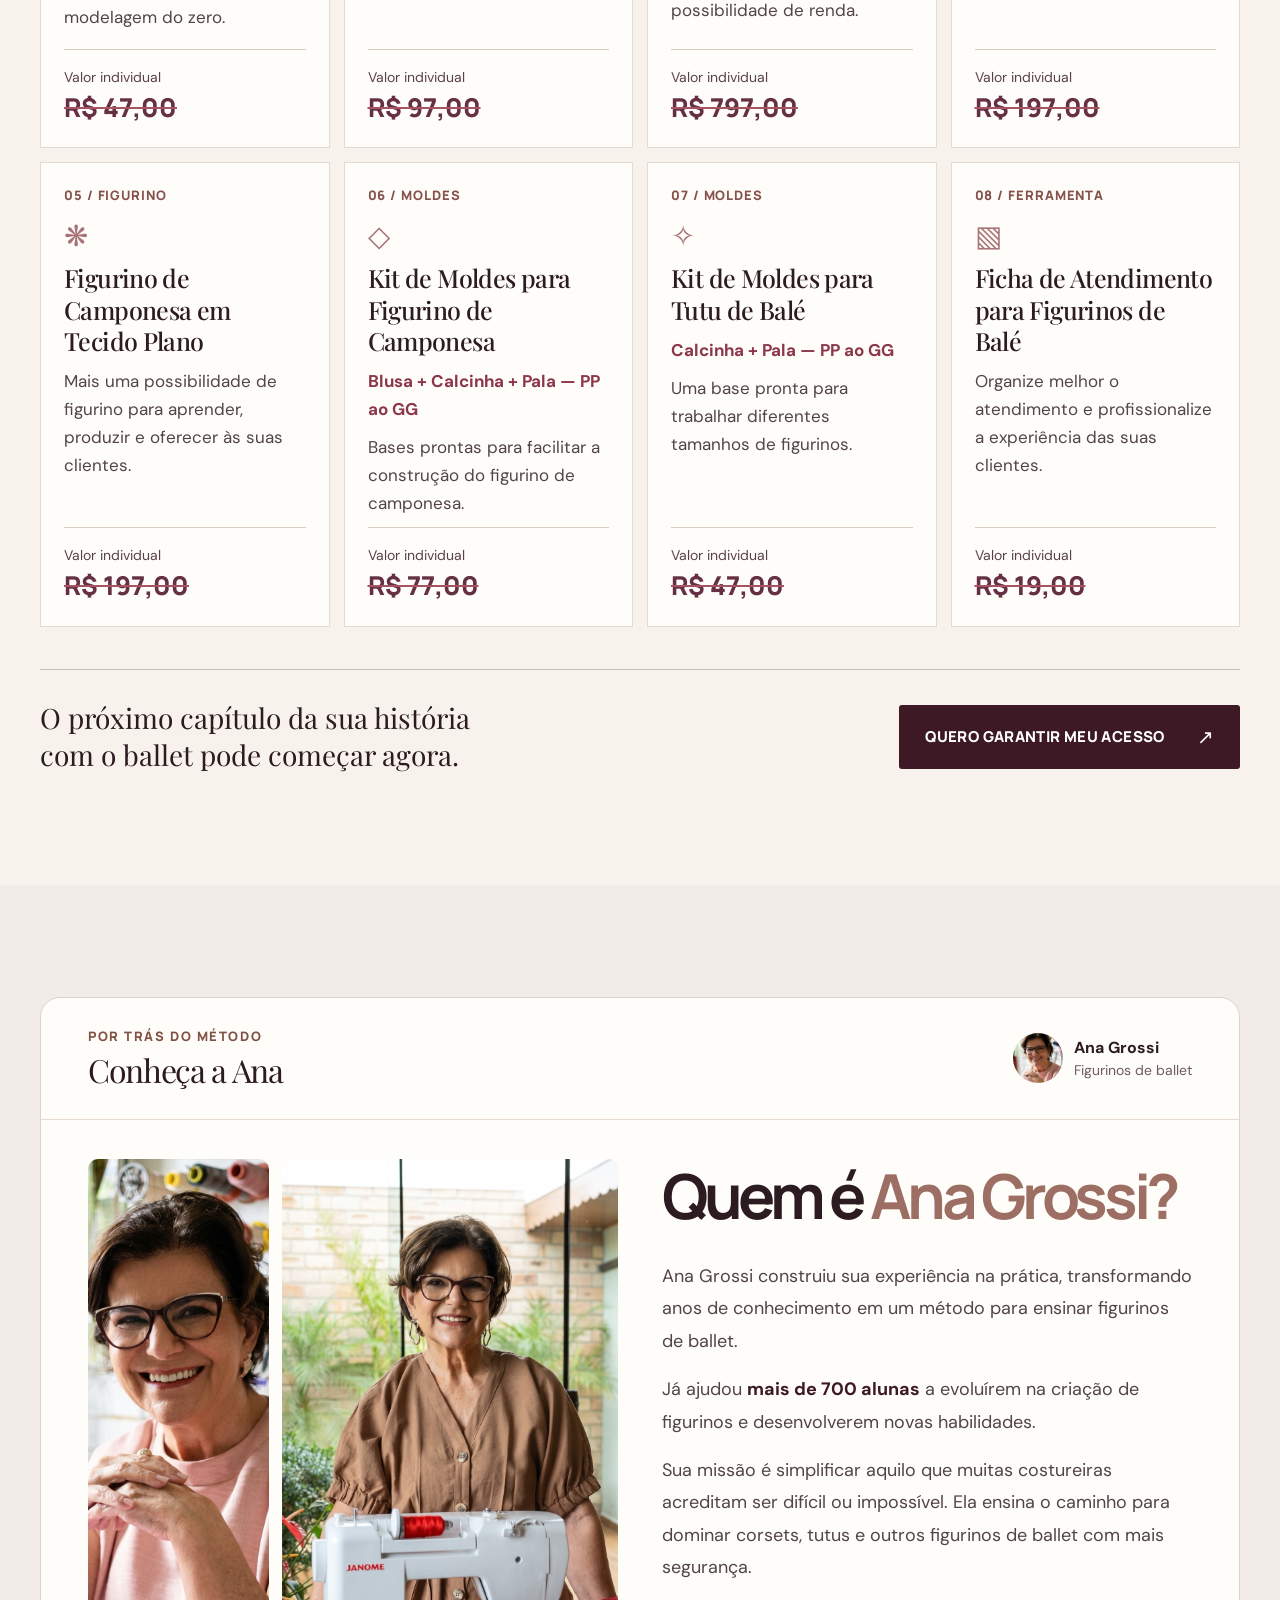
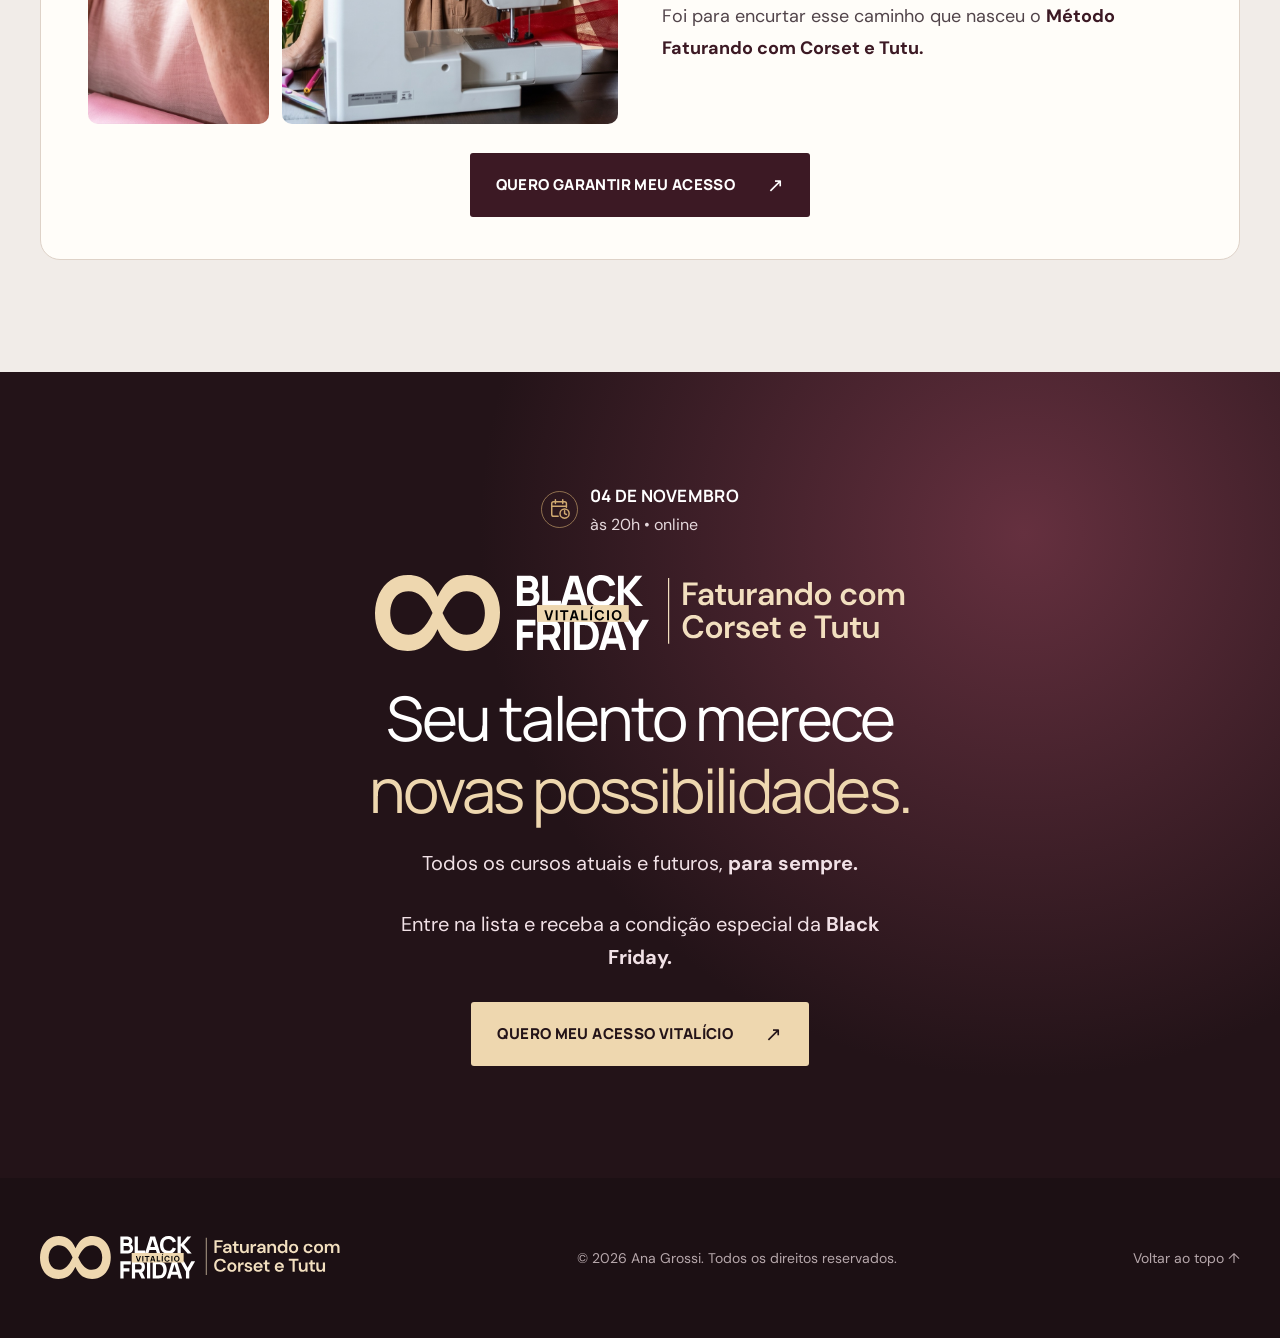
==== commit 7b96b517: "Place mobile hero image after copy and action" ====
--- a/index.html
+++ b/index.html
@@ -9,7 +9,7 @@
   <link rel="preconnect" href="https://fonts.googleapis.com">
   <link rel="preconnect" href="https://fonts.gstatic.com" crossorigin>
   <link href="https://fonts.googleapis.com/css2?family=DM+Sans:wght@400;500;600;700&family=Manrope:wght@400;500;600;700;800&family=Playfair+Display:wght@400;500;600;700&display=swap" rel="stylesheet">
-  <link rel="stylesheet" href="styles.css?v=6">
+  <link rel="stylesheet" href="styles.css?v=9">
   <script src="script.js" defer></script>
 </head>
 <body class="capture-page">
--- a/styles.css
+++ b/styles.css
@@ -64,7 +64,6 @@
 .intro__stat strong span{font-size:38px;vertical-align:top;line-height:1.5}
 .intro__stat>span{font-size:13px;line-height:1.5;max-width:200px;text-transform:uppercase;letter-spacing:.05em;font-weight:700}
 .offer{background:radial-gradient(circle at 0 100%,#5c2938,transparent 35%),var(--wine-deep);color:#fff;position:relative;overflow:hidden}
-.offer::before{content:'✦';font-size:370px;position:absolute;left:-110px;top:-200px;color:#fff;opacity:.025}
 .offer__grid{display:grid;grid-template-columns:1fr .9fr;gap:100px;align-items:center;position:relative}
 .offer h2{font-size:clamp(42px,4.2vw,63px);margin-bottom:24px}
 .offer h2 em{color:var(--gold-light)}
@@ -405,12 +404,14 @@
 }
 @media(max-width:700px){
   .capture-page .hero,.capture-page .hero__inner{min-height:0}
-  .capture-page .hero__inner{padding-block:35px 80px}
+  .capture-page .hero{display:flex;flex-direction:column;background:#1c0b11}
+  .capture-page .hero__inner{padding-block:35px 24px;order:0}
   .capture-page .hero__content{width:100%;max-width:none;gap:26px}
-  .hero__identity{gap:25px;min-height:440px;align-items:center}
+  .hero__identity{gap:25px;min-height:0;align-items:center}
   .capture-page .hero__event{align-self:flex-start}
-  .capture-page .hero__image{background-size:auto 420px;background-position:69% 155px}
-  .capture-page .hero__shade{background:linear-gradient(180deg,#1c0b11 140px,rgba(28,11,17,.05) 220px,rgba(28,11,17,.06) 410px,#1c0b11 585px)}
+  .capture-page .hero__image{position:relative;inset:auto;order:1;flex:none;width:100%;height:420px;background-size:auto 420px;background-position:69% center}
+  .capture-page .hero__image::after{content:"";position:absolute;inset:0;background:linear-gradient(180deg,#1c0b11,transparent 22%,transparent 80%,#1c0b11)}
+  .capture-page .hero__shade{display:none}
   .capture-page .hero h1.hero__lead{font-size:28px;line-height:1.3}
   .capture-page .hero__support{font-size:21px;line-height:1.45;padding-left:18px}
   .capture-page .hero__support .hero__forever{font-size:30px;line-height:1.3}
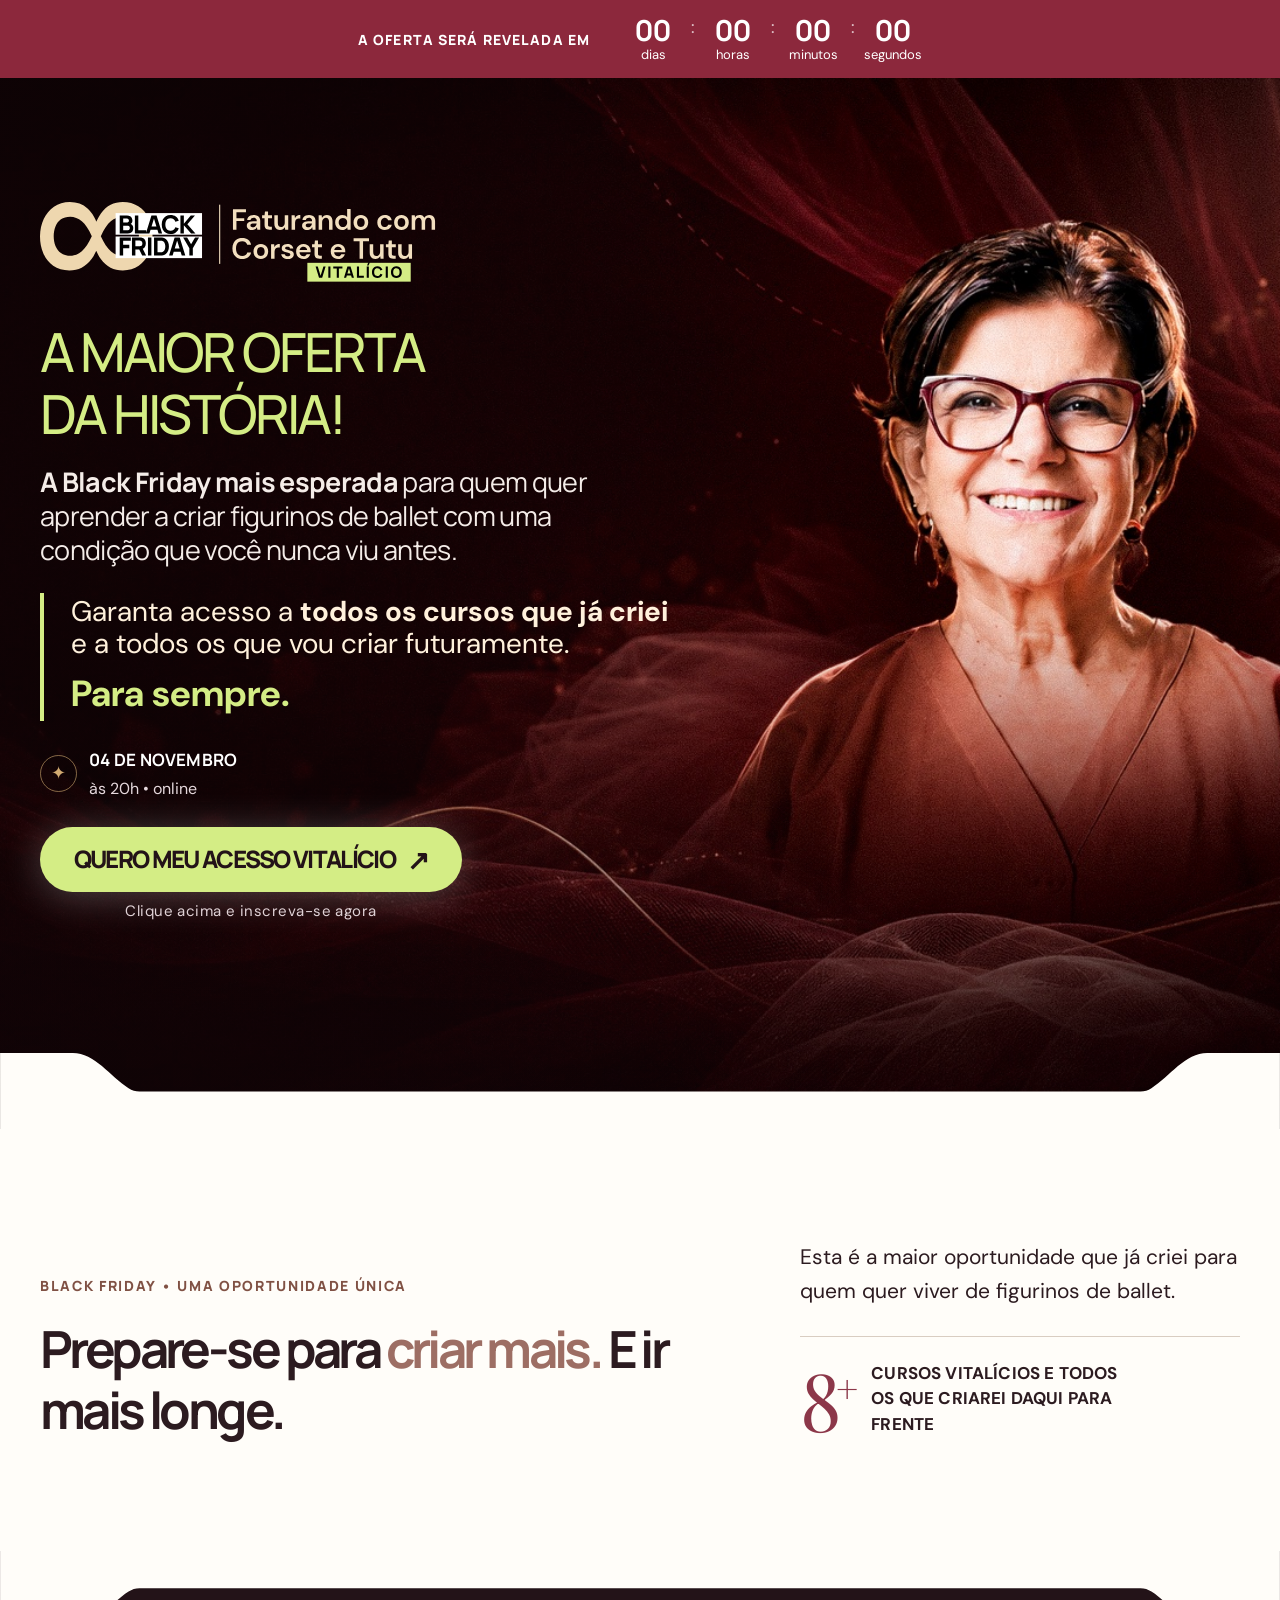
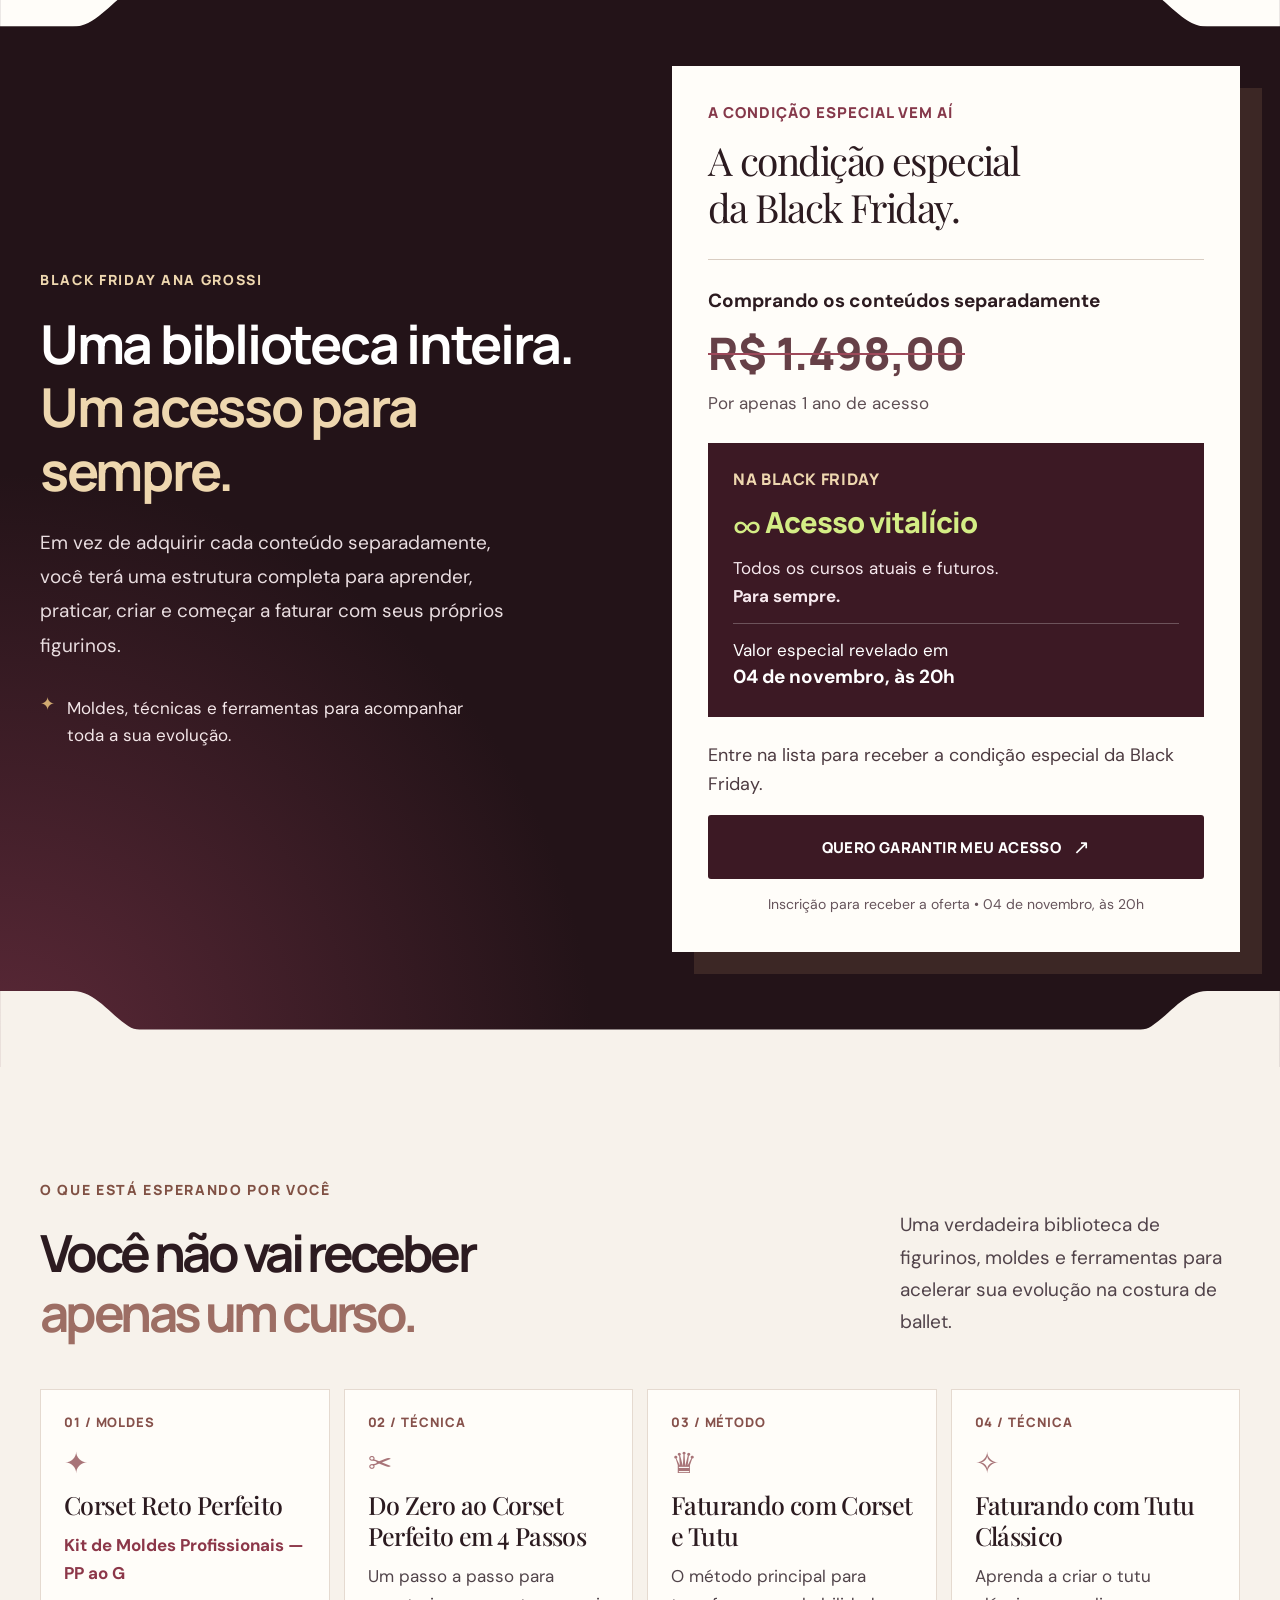
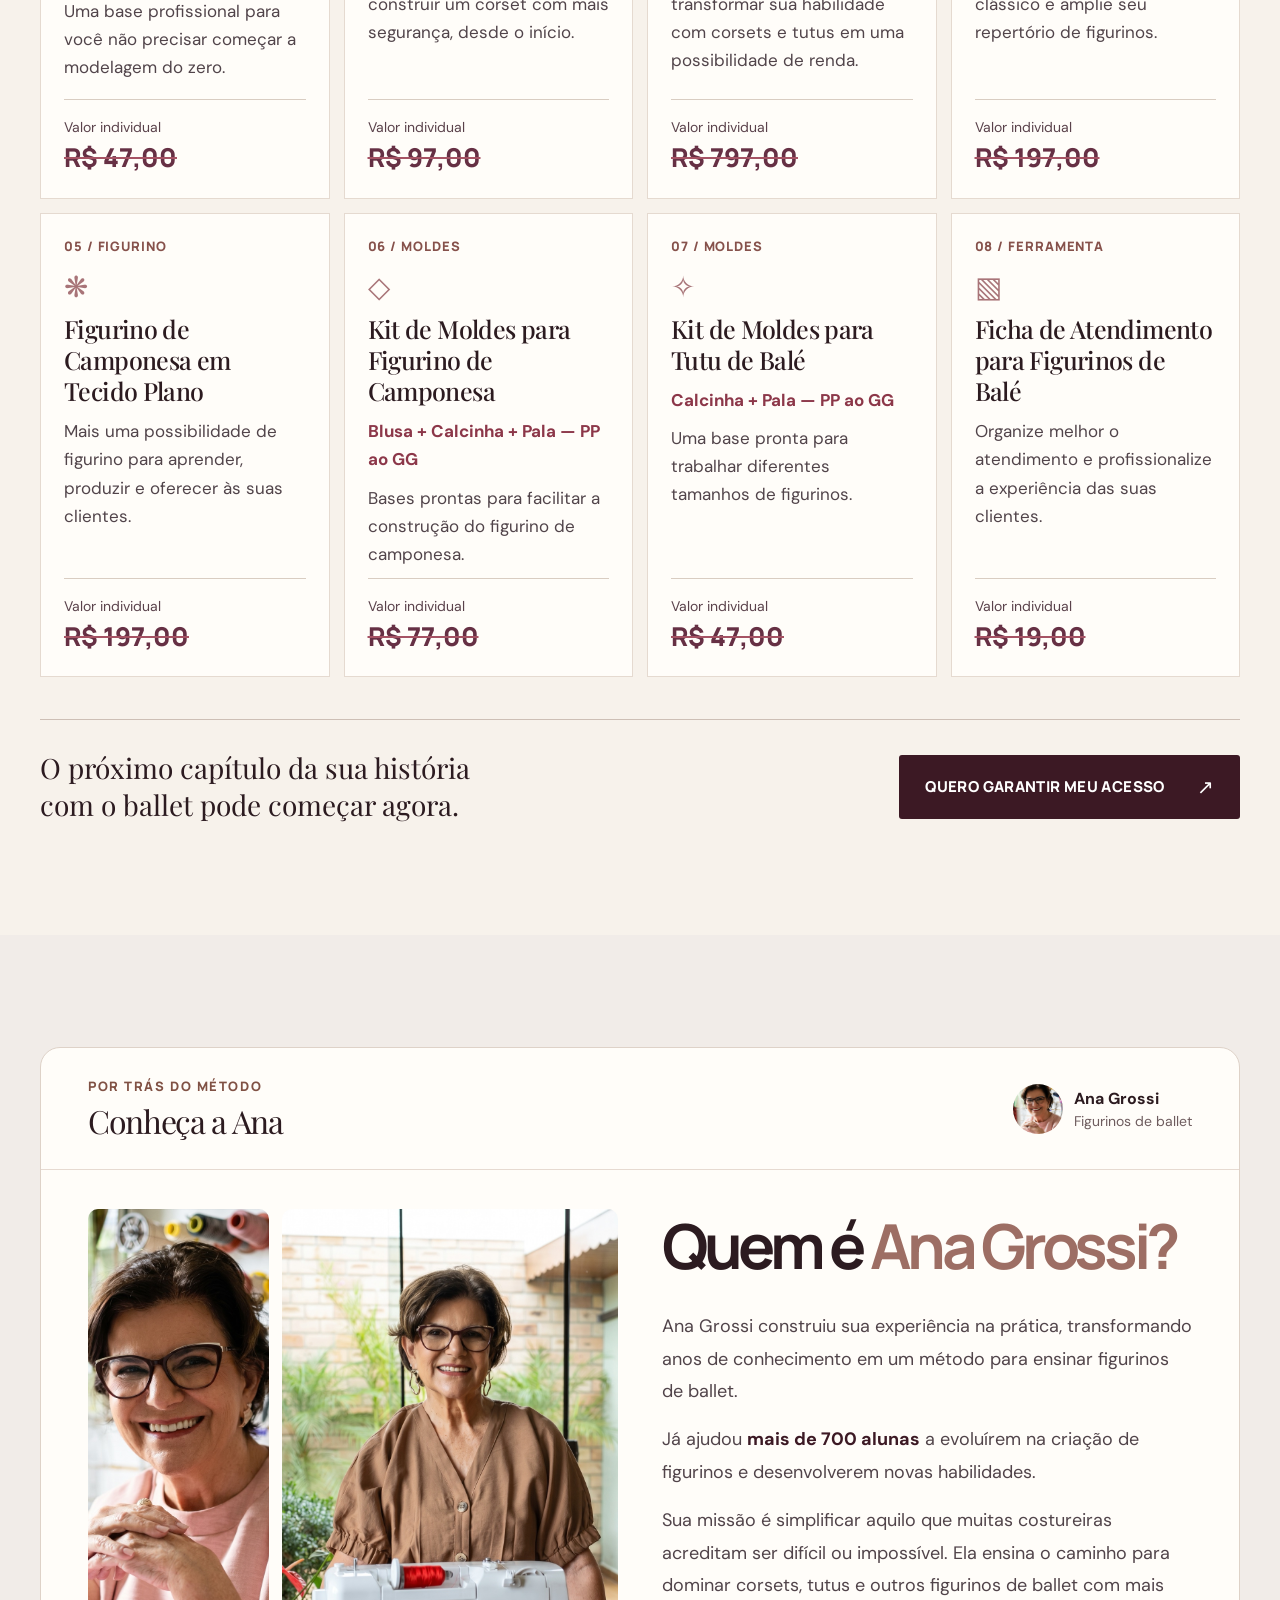
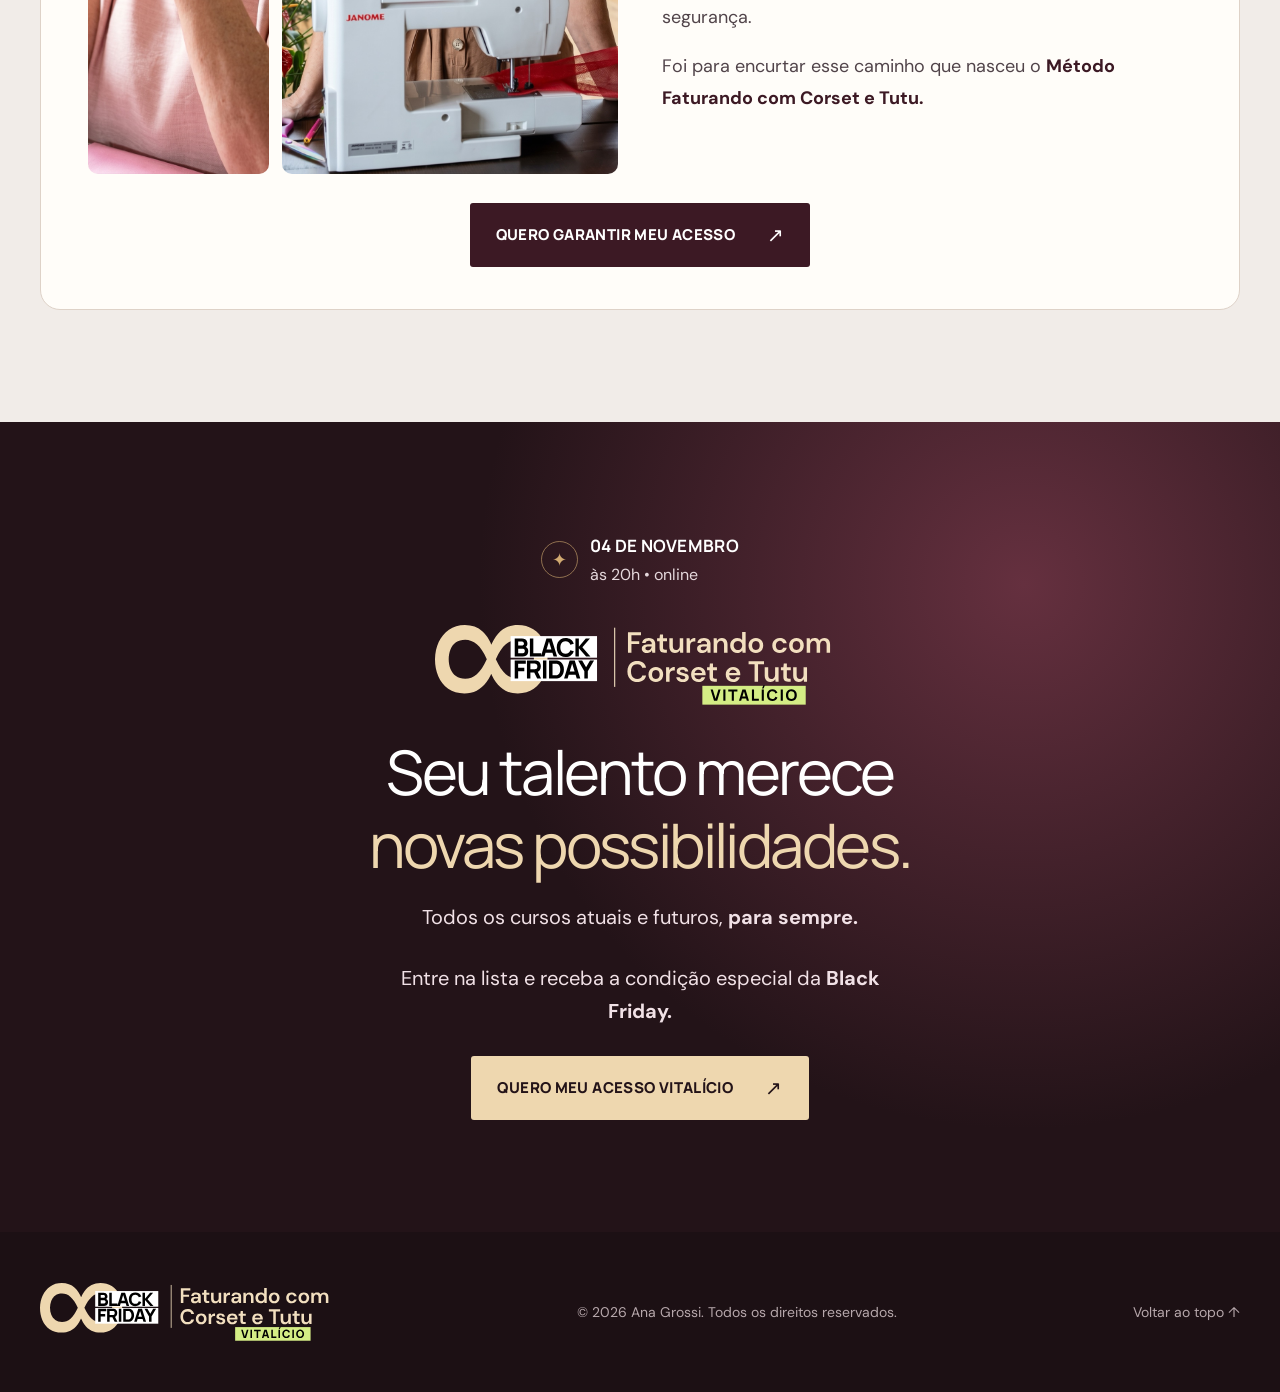
==== commit ac3e841b: "Align hero with updated Figma layout" ====
--- a/index.html
+++ b/index.html
@@ -9,7 +9,7 @@
   <link rel="preconnect" href="https://fonts.googleapis.com">
   <link rel="preconnect" href="https://fonts.gstatic.com" crossorigin>
   <link href="https://fonts.googleapis.com/css2?family=DM+Sans:wght@400;500;600;700&family=Manrope:wght@400;500;600;700;800&family=Playfair+Display:wght@400;500;600;700&display=swap" rel="stylesheet">
-  <link rel="stylesheet" href="styles.css?v=9">
+  <link rel="stylesheet" href="styles.css?v=10">
   <script src="script.js" defer></script>
 </head>
 <body class="capture-page">
@@ -33,12 +33,11 @@
     <div class="hero__shade" aria-hidden="true"></div>
     <div class="shell hero__inner">
       <div class="hero__content">
-        <div class="hero__identity">
-          <div class="hero__event"><span class="event-icon" aria-hidden="true"><svg width="22" height="22" viewBox="0 0 24 24" fill="none" stroke="currentColor" stroke-width="1.6" stroke-linecap="round" stroke-linejoin="round"><path d="M10 20H5a2 2 0 0 1-2-2V6a2 2 0 0 1 2-2h12a2 2 0 0 1 2 2v4M7 2v4M15 2v4M3 9h16"/><circle cx="17" cy="17" r="5"/><path d="M17 14v3l2 1"/></svg></span><span><strong>04 de novembro</strong><small>às 20h • online</small></span></div>
-          <img class="event-logo" src="assets/logo-black-ana.svg" width="530" height="76" alt="Black Friday Vitalício — Faturando com Corset e Tutu">
-        </div>
-        <h1 class="hero__lead"><strong>A Black Friday mais esperada</strong> para quem quer aprender a criar figurinos de ballet com uma condição que você nunca viu antes.</h1>
+        <img class="event-logo hero__logo" src="assets/logo-black-ana.svg?v=2" width="411" height="80" alt="Black Friday Vitalício — Faturando com Corset e Tutu">
+        <h1 class="hero__title">A maior oferta<br>da história!</h1>
+        <p class="hero__lead"><strong>A Black Friday mais esperada</strong> para quem quer aprender a criar figurinos de ballet com uma condição que você nunca viu antes.</p>
         <p class="hero__support">Garanta acesso a <strong>todos os cursos que já criei</strong> e a todos os que vou criar futuramente. <strong class="hero__forever">Para sempre.</strong></p>
+        <div class="hero__event"><span class="event-icon" aria-hidden="true">✦</span><span><strong>04 de novembro</strong><small>às 20h • online</small></span></div>
         <div class="hero__action">
           <button class="button button--gold" data-open-form>Quero meu acesso vitalício <span aria-hidden="true">↗</span></button>
           <p class="hero__hint">Clique acima e inscreva-se agora</p>
@@ -122,10 +121,10 @@
       </div>
     </section>
 
-    <section class="final-cta section"><div class="shell final-cta__inner"><div class="hero__event"><span class="event-icon" aria-hidden="true"><svg width="22" height="22" viewBox="0 0 24 24" fill="none" stroke="currentColor" stroke-width="1.6" stroke-linecap="round" stroke-linejoin="round"><path d="M10 20H5a2 2 0 0 1-2-2V6a2 2 0 0 1 2-2h12a2 2 0 0 1 2 2v4M7 2v4M15 2v4M3 9h16"/><circle cx="17" cy="17" r="5"/><path d="M17 14v3l2 1"/></svg></span><span><strong>04 de novembro</strong><small>às 20h • online</small></span></div><div class="campaign-logo"><img class="event-logo" src="assets/logo-black-ana.svg" width="530" height="76" alt="Black Friday Vitalício — Faturando com Corset e Tutu"></div><h2>Seu talento merece<br><em>novas possibilidades.</em></h2><p>Todos os cursos atuais e futuros, <strong>para sempre.</strong></p><p>Entre na lista e receba a condição especial da <strong>Black Friday.</strong></p><button class="button button--gold" data-open-form>Quero meu acesso vitalício <span aria-hidden="true">↗</span></button></div></section>
+    <section class="final-cta section"><div class="shell final-cta__inner"><div class="hero__event"><span class="event-icon" aria-hidden="true">✦</span><span><strong>04 de novembro</strong><small>às 20h • online</small></span></div><div class="campaign-logo"><img class="event-logo" src="assets/logo-black-ana.svg?v=2" width="411" height="80" alt="Black Friday Vitalício — Faturando com Corset e Tutu"></div><h2>Seu talento merece<br><em>novas possibilidades.</em></h2><p>Todos os cursos atuais e futuros, <strong>para sempre.</strong></p><p>Entre na lista e receba a condição especial da <strong>Black Friday.</strong></p><button class="button button--gold" data-open-form>Quero meu acesso vitalício <span aria-hidden="true">↗</span></button></div></section>
   </main>
 
-  <footer class="footer"><div class="shell footer__inner"><div class="campaign-logo campaign-logo--footer"><img class="event-logo" src="assets/logo-black-ana.svg" width="530" height="76" alt="Black Friday Vitalício — Faturando com Corset e Tutu"></div><span>© 2026 Ana Grossi. Todos os direitos reservados.</span><a href="#inicio">Voltar ao topo ↑</a></div></footer>
+  <footer class="footer"><div class="shell footer__inner"><div class="campaign-logo campaign-logo--footer"><img class="event-logo" src="assets/logo-black-ana.svg?v=2" width="411" height="80" alt="Black Friday Vitalício — Faturando com Corset e Tutu"></div><span>© 2026 Ana Grossi. Todos os direitos reservados.</span><a href="#inicio">Voltar ao topo ↑</a></div></footer>
 
   <div class="modal" id="signup-modal" hidden>
     <div class="modal__backdrop" data-close-form></div>
--- a/styles.css
+++ b/styles.css
@@ -358,16 +358,19 @@
 .event-logo{display:block;max-width:100%;height:auto;object-fit:contain}
 .capture-page .hero,.capture-page .hero__inner{min-height:999px}
 .capture-page .hero__inner{padding-block:124px 208px}
-.capture-page .hero__content{width:641px;max-width:57%;margin:0;padding:0;display:flex;flex-direction:column;gap:31px}
-.hero__identity{display:flex;flex-direction:column;align-items:flex-start;gap:40px}
+.capture-page .hero__content{width:641px;max-width:57%;margin:0;padding:0;display:flex;flex-direction:column;align-items:flex-start;gap:0}
+.capture-page .hero__logo{width:411px;margin:0 0 38px}
 .capture-page .hero__event{min-height:51px;margin:0}
 .capture-page .hero__event small{margin-top:7px}
-.capture-page .hero h1.hero__lead{font:400 39px/1.2 Manrope,sans-serif;letter-spacing:0;max-width:none;margin:0;color:#f4ece8}
-.hero__lead strong{display:block;font-weight:700;color:var(--lime)}
-.capture-page .hero__support{width:641px;max-width:100%;padding:3px 0 4px 27px;margin:0;border-left-width:4px;font-size:28.28px;line-height:31.6px}
+.capture-page .hero h1.hero__title{font:500 clamp(54px,4.05vw,65px)/1.15 Manrope,sans-serif;letter-spacing:-.055em;text-transform:uppercase;max-width:620px;margin:0 0 21px;color:var(--lime)}
+.capture-page .hero__lead{font:400 27px/1.25 Manrope,sans-serif;letter-spacing:-.025em;max-width:615px;margin:0 0 27px;color:#f4ece8}
+.hero__lead strong{display:inline;font-weight:700;color:#f4ece8}
+.capture-page .hero__support{width:641px;max-width:100%;padding:3px 0 4px 27px;margin:0 0 27px;border-left-width:4px;font-size:28.28px;line-height:31.6px}
 .capture-page .hero__support .hero__forever{font-size:36.37px;line-height:47.3px;margin-top:10px}
+.capture-page .hero__event{margin-bottom:28px}
 .hero__action{width:422px;max-width:100%;text-align:center}
 .capture-page .hero .button{width:100%;min-height:64px;border-radius:81px;padding:18px 25px;gap:12px;font-size:24px;letter-spacing:-.07em;line-height:1.1;box-shadow:0 4px 39.2px #ffffff40}
+.capture-page .hero .button--gold{background:var(--lime)}
 .capture-page .hero .button span{font-size:27px;font-weight:800}
 .capture-page .hero__hint{margin:9px 0 0;font-size:15px;line-height:20px;letter-spacing:.03em}
 .section-divider{position:absolute;left:0;width:100%;height:auto;aspect-ratio:1920 / 115;background:var(--paper);mask:url('assets/divisor.svg') center/100% 100% no-repeat;-webkit-mask:url('assets/divisor.svg') center/100% 100% no-repeat;pointer-events:none;z-index:1}
@@ -388,7 +391,8 @@
 .capture-page .footer .event-logo{width:300px}
 @media(max-width:1270px){
   .capture-page .intro__grid{grid-template-columns:1.2fr .8fr;gap:60px}
-  .capture-page .hero h1.hero__lead{font-size:clamp(28px,3.05vw,39px)}
+  .capture-page .hero h1.hero__title{font-size:clamp(48px,5.1vw,65px)}
+  .capture-page .hero__lead{font-size:clamp(22px,2.15vw,27px)}
   .capture-page .hero__support{font-size:clamp(21px,2.2vw,28.28px);line-height:1.25}
   .capture-page .hero__inner{padding-top:100px}
   .capture-page .hero__image{background-position:58% top}
@@ -397,8 +401,9 @@
 @media(max-width:900px){
   .capture-page .hero,.capture-page .hero__inner{min-height:900px}
   .capture-page .hero__inner{padding-block:75px 150px}
-  .capture-page .hero__content{max-width:58%;gap:26px}
-  .hero__identity{gap:30px}
+  .capture-page .hero__content{max-width:58%}
+  .capture-page .hero__logo{width:min(411px,100%);margin-bottom:34px}
+  .capture-page .hero h1.hero__title{margin-bottom:24px}
   .capture-page .hero .button{font-size:20px;padding-inline:18px}
   .capture-page .hero__support .hero__forever{font-size:30px}
 }
@@ -406,13 +411,14 @@
   .capture-page .hero,.capture-page .hero__inner{min-height:0}
   .capture-page .hero{display:flex;flex-direction:column;background:#1c0b11}
   .capture-page .hero__inner{padding-block:35px 24px;order:0}
-  .capture-page .hero__content{width:100%;max-width:none;gap:26px}
-  .hero__identity{gap:25px;min-height:0;align-items:center}
-  .capture-page .hero__event{align-self:flex-start}
+  .capture-page .hero__content{width:100%;max-width:none;align-items:stretch}
+  .capture-page .hero__logo{align-self:center;width:min(411px,100%);margin-bottom:32px}
+  .capture-page .hero__event{align-self:flex-start;margin-bottom:25px}
   .capture-page .hero__image{position:relative;inset:auto;order:1;flex:none;width:100%;height:420px;background-size:auto 420px;background-position:69% center}
   .capture-page .hero__image::after{content:"";position:absolute;inset:0;background:linear-gradient(180deg,#1c0b11,transparent 22%,transparent 80%,#1c0b11)}
   .capture-page .hero__shade{display:none}
-  .capture-page .hero h1.hero__lead{font-size:28px;line-height:1.3}
+  .capture-page .hero h1.hero__title{font-size:42px;line-height:1.1;letter-spacing:-.05em;margin-bottom:24px}
+  .capture-page .hero__lead{font-size:21px;line-height:1.45;margin-bottom:24px}
   .capture-page .hero__support{font-size:21px;line-height:1.45;padding-left:18px}
   .capture-page .hero__support .hero__forever{font-size:30px;line-height:1.3}
   .capture-page .hero .button{font-size:18px;min-height:64px;padding-inline:16px;letter-spacing:-.04em;gap:10px}
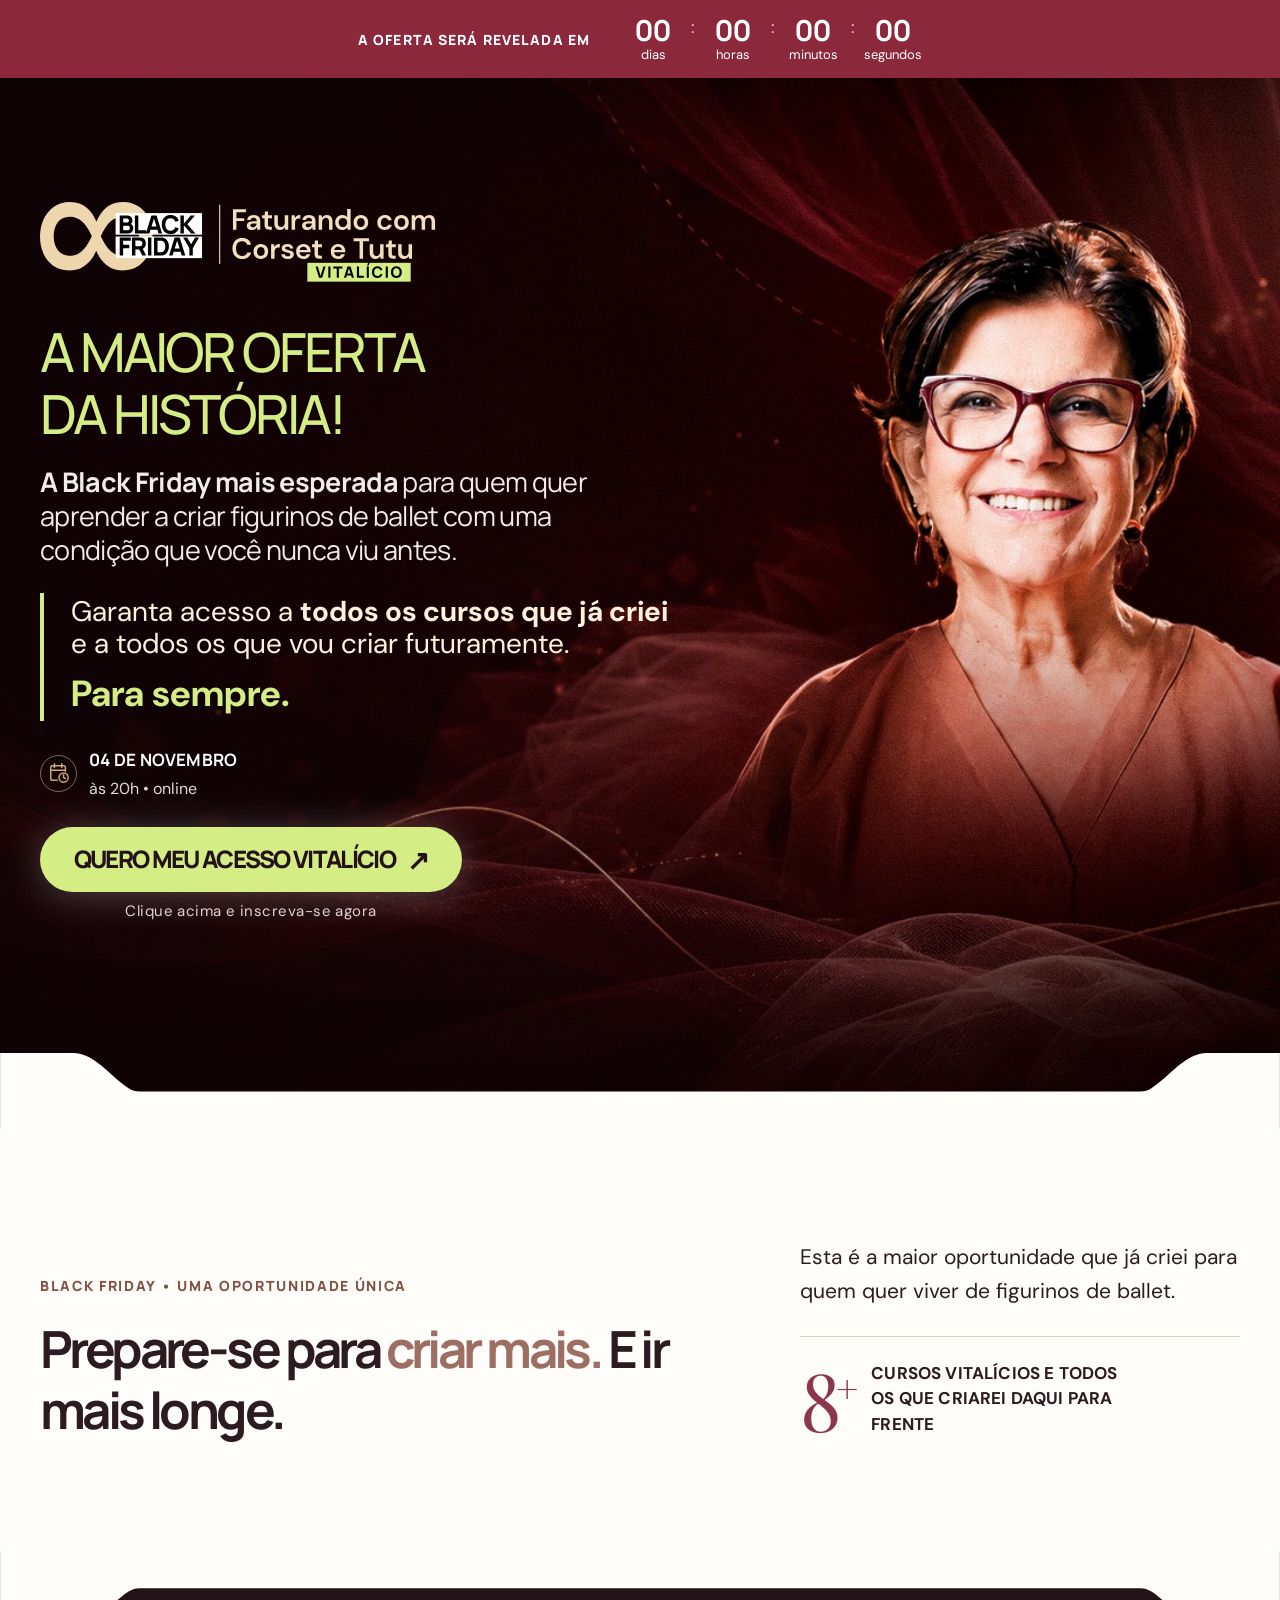
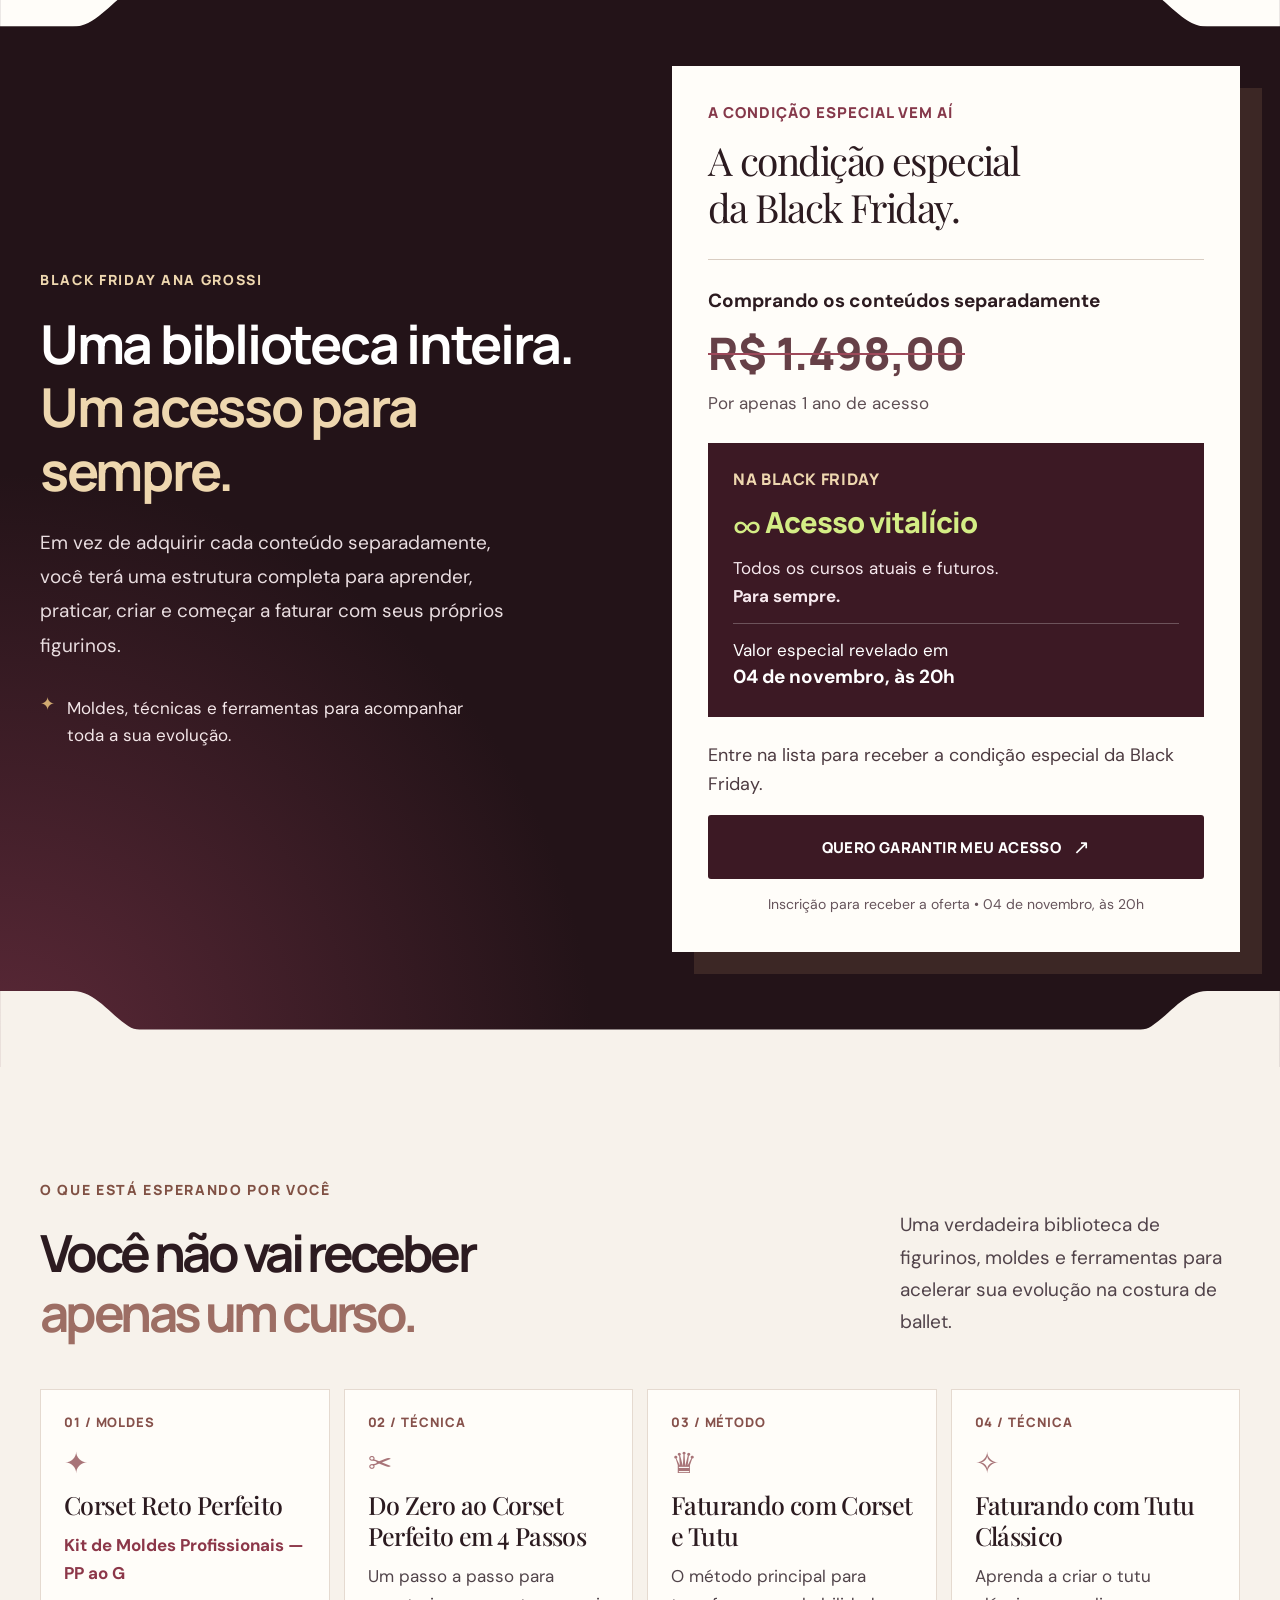
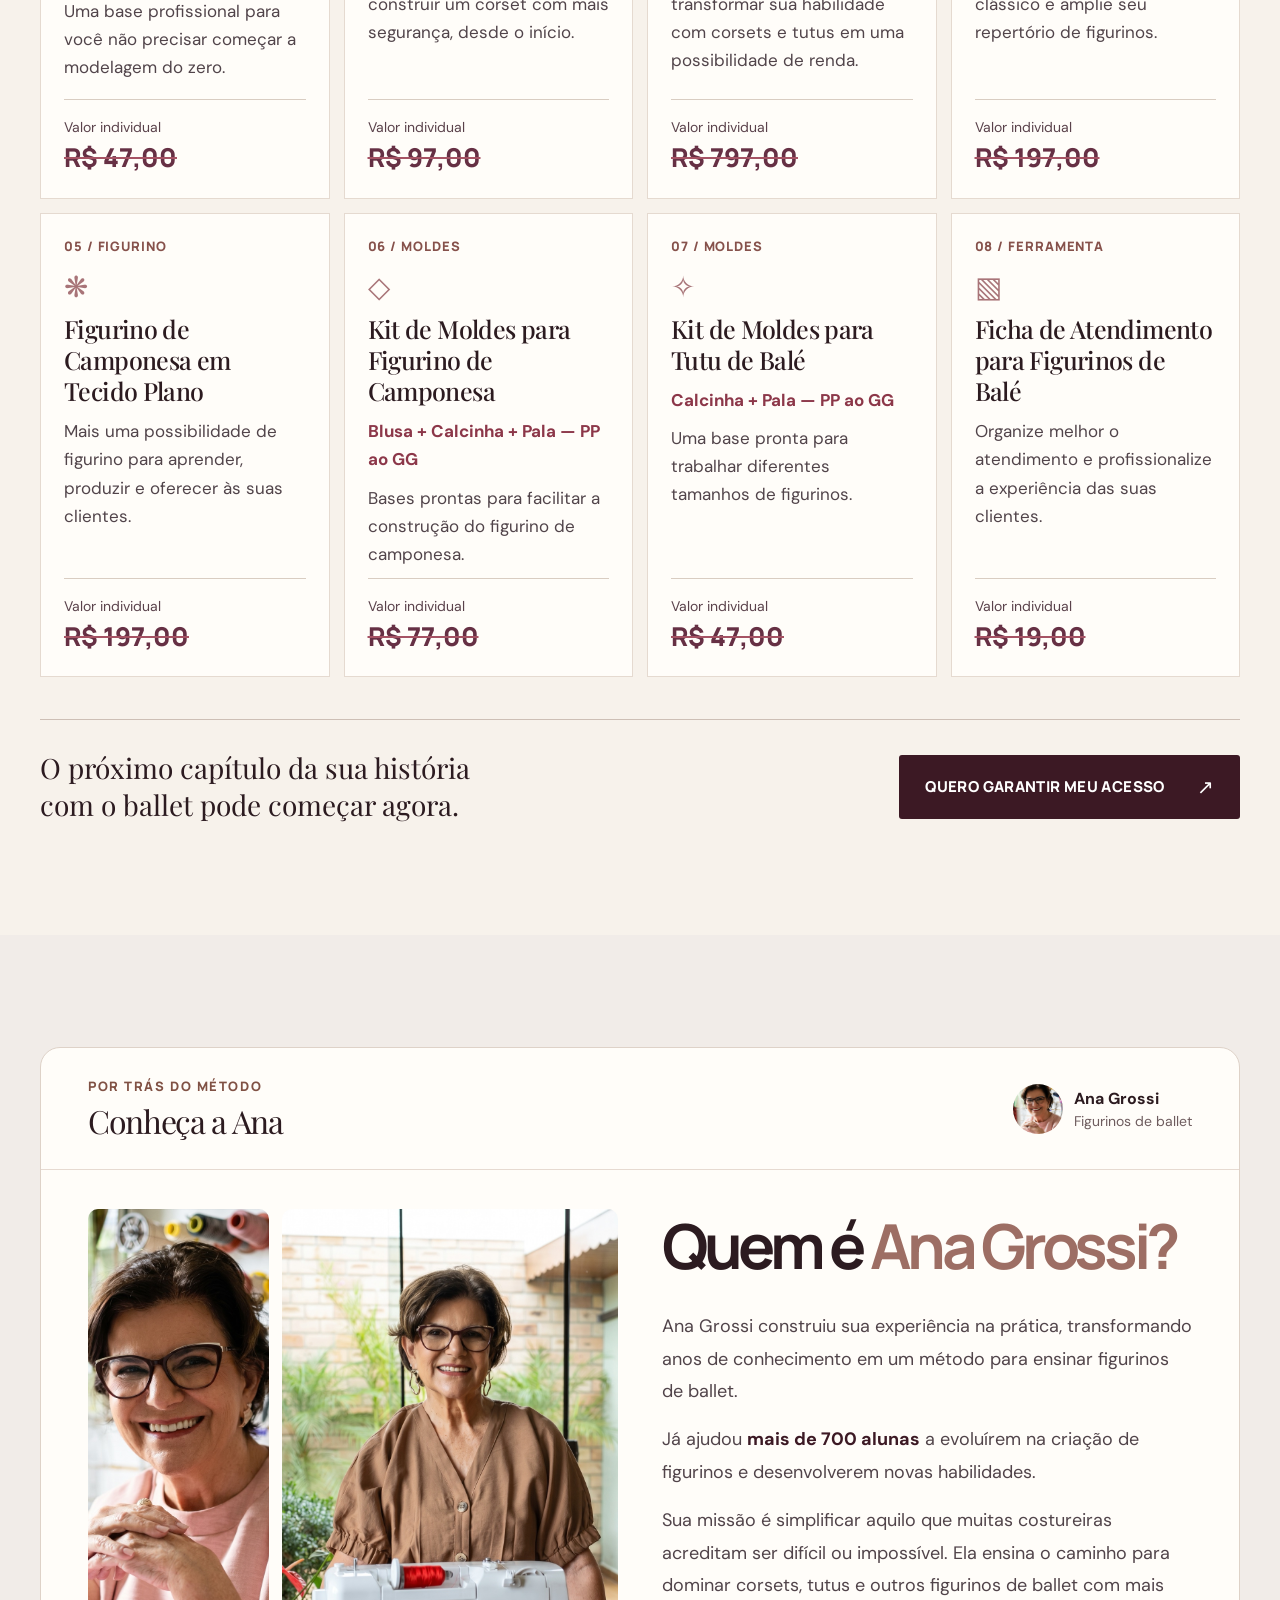
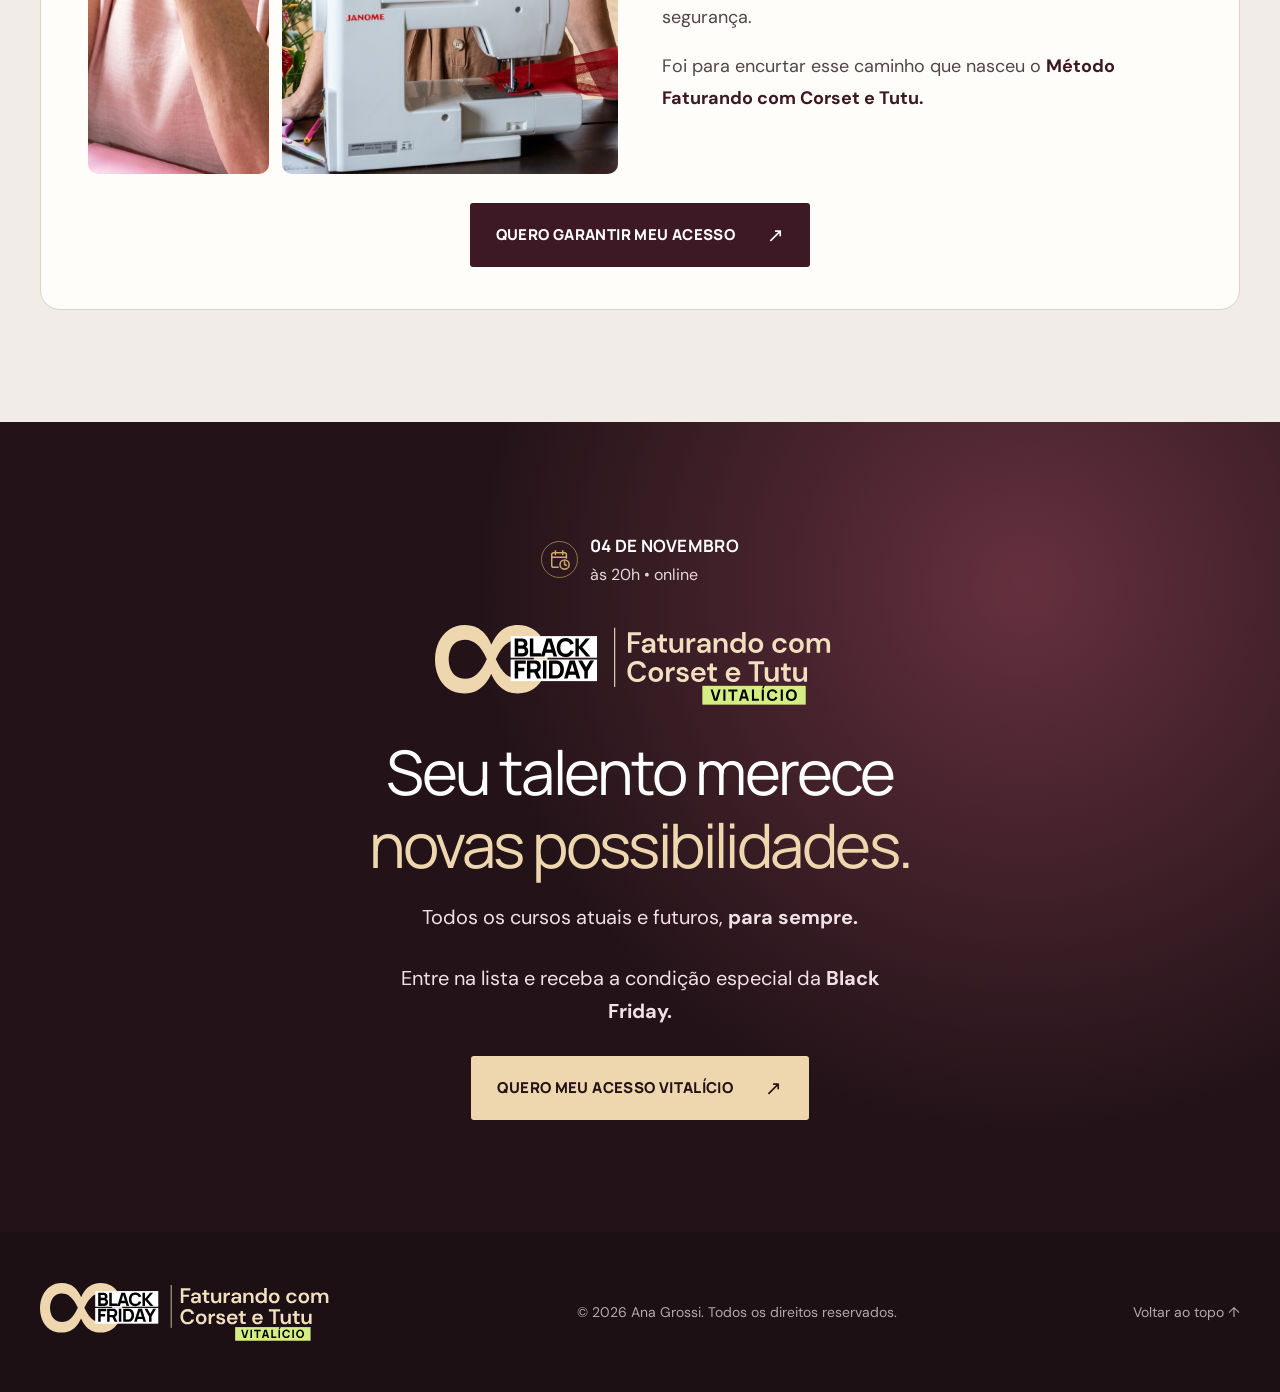
==== commit 78a8f0be: "Restore calendar-clock icon in updated hero layout" ====
--- a/index.html
+++ b/index.html
@@ -37,7 +37,7 @@
         <h1 class="hero__title">A maior oferta<br>da história!</h1>
         <p class="hero__lead"><strong>A Black Friday mais esperada</strong> para quem quer aprender a criar figurinos de ballet com uma condição que você nunca viu antes.</p>
         <p class="hero__support">Garanta acesso a <strong>todos os cursos que já criei</strong> e a todos os que vou criar futuramente. <strong class="hero__forever">Para sempre.</strong></p>
-        <div class="hero__event"><span class="event-icon" aria-hidden="true">✦</span><span><strong>04 de novembro</strong><small>às 20h • online</small></span></div>
+        <div class="hero__event"><span class="event-icon" aria-hidden="true"><svg width="22" height="22" viewBox="0 0 24 24" fill="none" stroke="currentColor" stroke-width="1.6" stroke-linecap="round" stroke-linejoin="round"><path d="M10 20H5a2 2 0 0 1-2-2V6a2 2 0 0 1 2-2h12a2 2 0 0 1 2 2v4M7 2v4M15 2v4M3 9h16"/><circle cx="17" cy="17" r="5"/><path d="M17 14v3l2 1"/></svg></span><span><strong>04 de novembro</strong><small>às 20h • online</small></span></div>
         <div class="hero__action">
           <button class="button button--gold" data-open-form>Quero meu acesso vitalício <span aria-hidden="true">↗</span></button>
           <p class="hero__hint">Clique acima e inscreva-se agora</p>
@@ -121,7 +121,7 @@
       </div>
     </section>
 
-    <section class="final-cta section"><div class="shell final-cta__inner"><div class="hero__event"><span class="event-icon" aria-hidden="true">✦</span><span><strong>04 de novembro</strong><small>às 20h • online</small></span></div><div class="campaign-logo"><img class="event-logo" src="assets/logo-black-ana.svg?v=2" width="411" height="80" alt="Black Friday Vitalício — Faturando com Corset e Tutu"></div><h2>Seu talento merece<br><em>novas possibilidades.</em></h2><p>Todos os cursos atuais e futuros, <strong>para sempre.</strong></p><p>Entre na lista e receba a condição especial da <strong>Black Friday.</strong></p><button class="button button--gold" data-open-form>Quero meu acesso vitalício <span aria-hidden="true">↗</span></button></div></section>
+    <section class="final-cta section"><div class="shell final-cta__inner"><div class="hero__event"><span class="event-icon" aria-hidden="true"><svg width="22" height="22" viewBox="0 0 24 24" fill="none" stroke="currentColor" stroke-width="1.6" stroke-linecap="round" stroke-linejoin="round"><path d="M10 20H5a2 2 0 0 1-2-2V6a2 2 0 0 1 2-2h12a2 2 0 0 1 2 2v4M7 2v4M15 2v4M3 9h16"/><circle cx="17" cy="17" r="5"/><path d="M17 14v3l2 1"/></svg></span><span><strong>04 de novembro</strong><small>às 20h • online</small></span></div><div class="campaign-logo"><img class="event-logo" src="assets/logo-black-ana.svg?v=2" width="411" height="80" alt="Black Friday Vitalício — Faturando com Corset e Tutu"></div><h2>Seu talento merece<br><em>novas possibilidades.</em></h2><p>Todos os cursos atuais e futuros, <strong>para sempre.</strong></p><p>Entre na lista e receba a condição especial da <strong>Black Friday.</strong></p><button class="button button--gold" data-open-form>Quero meu acesso vitalício <span aria-hidden="true">↗</span></button></div></section>
   </main>
 
   <footer class="footer"><div class="shell footer__inner"><div class="campaign-logo campaign-logo--footer"><img class="event-logo" src="assets/logo-black-ana.svg?v=2" width="411" height="80" alt="Black Friday Vitalício — Faturando com Corset e Tutu"></div><span>© 2026 Ana Grossi. Todos os direitos reservados.</span><a href="#inicio">Voltar ao topo ↑</a></div></footer>
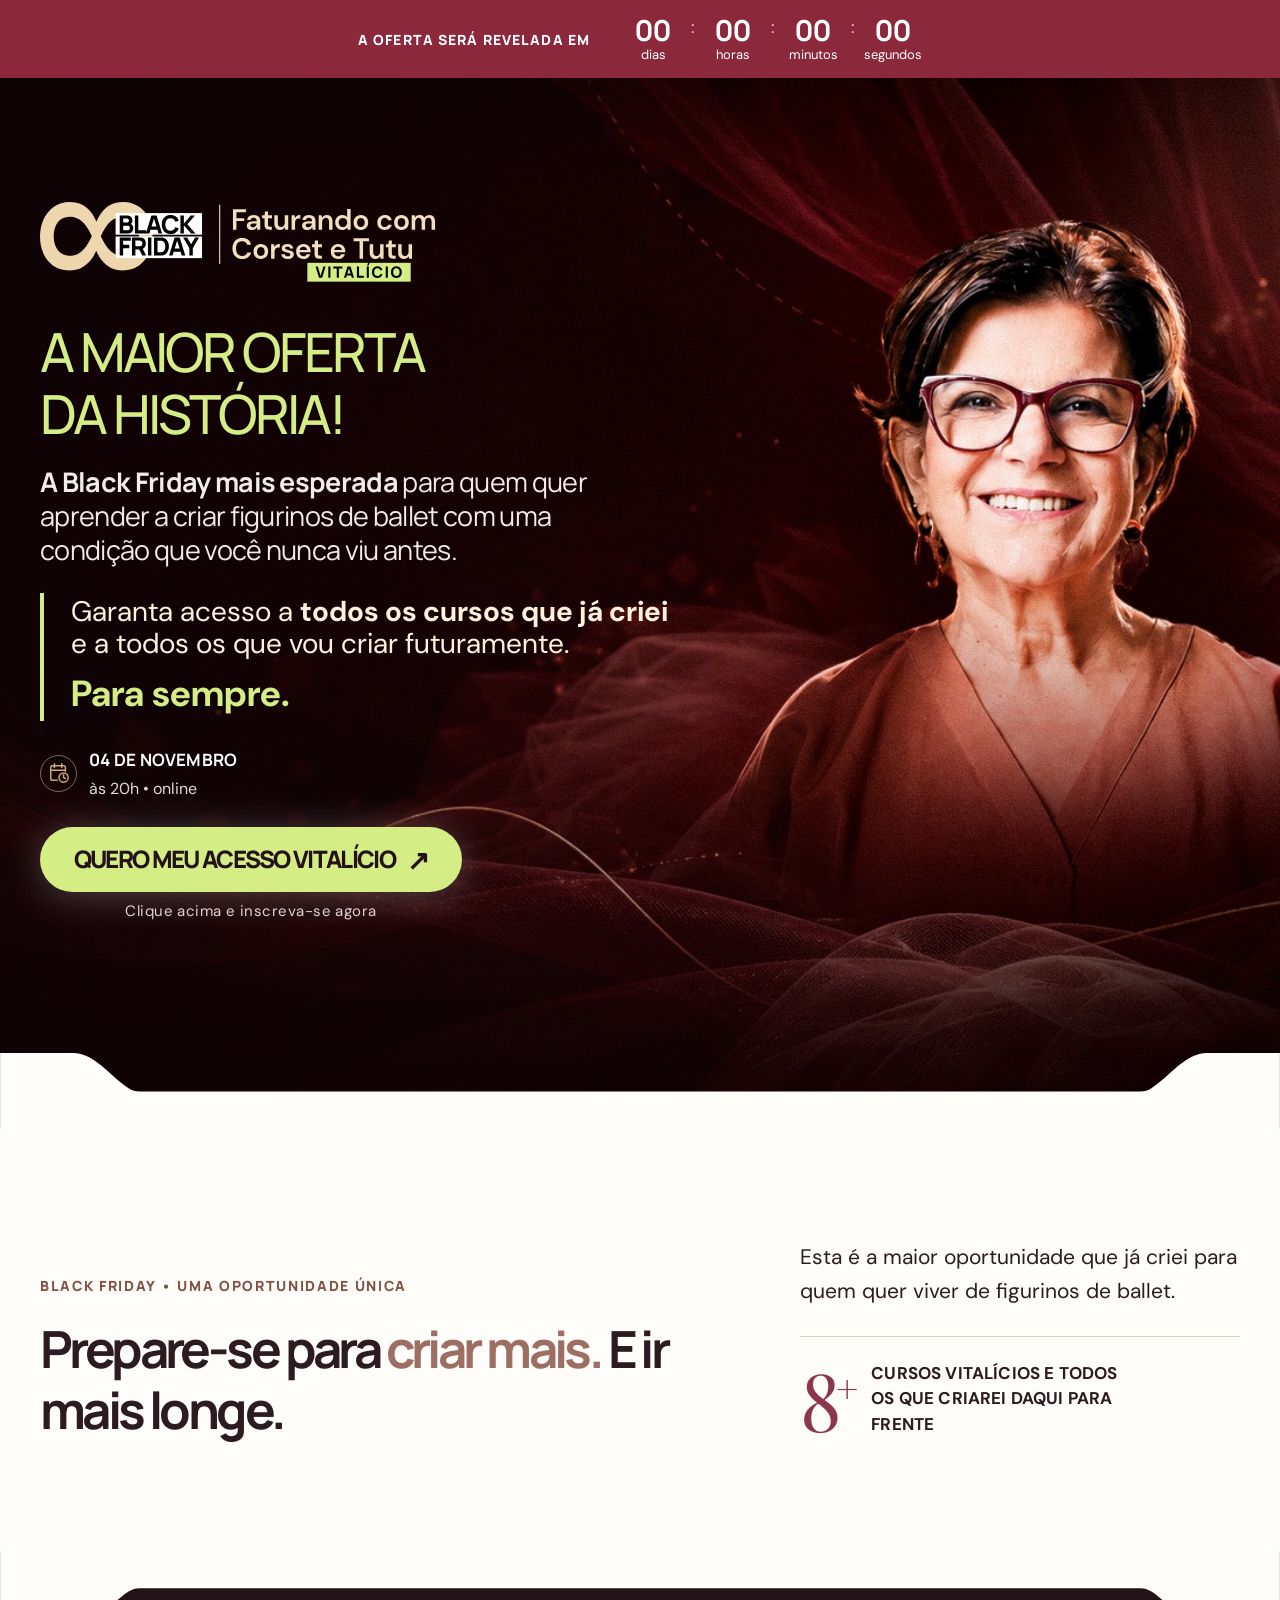
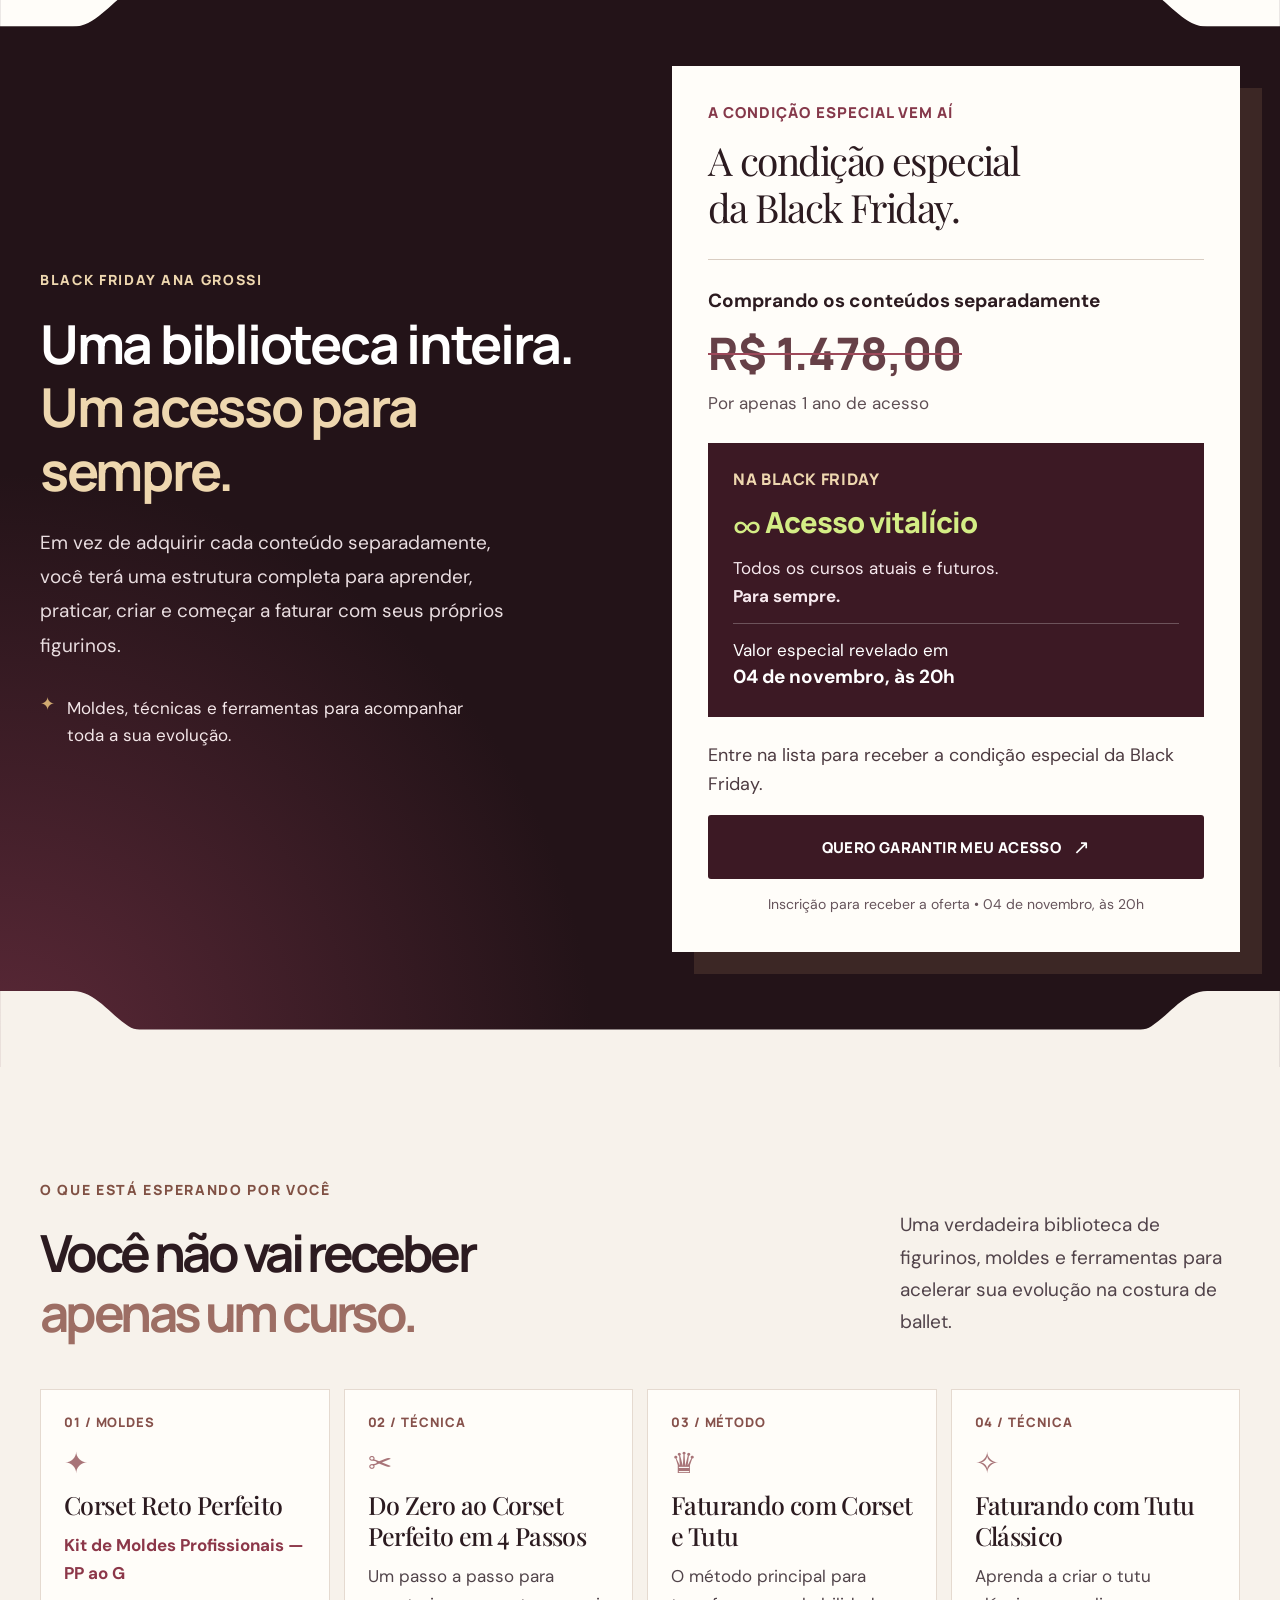
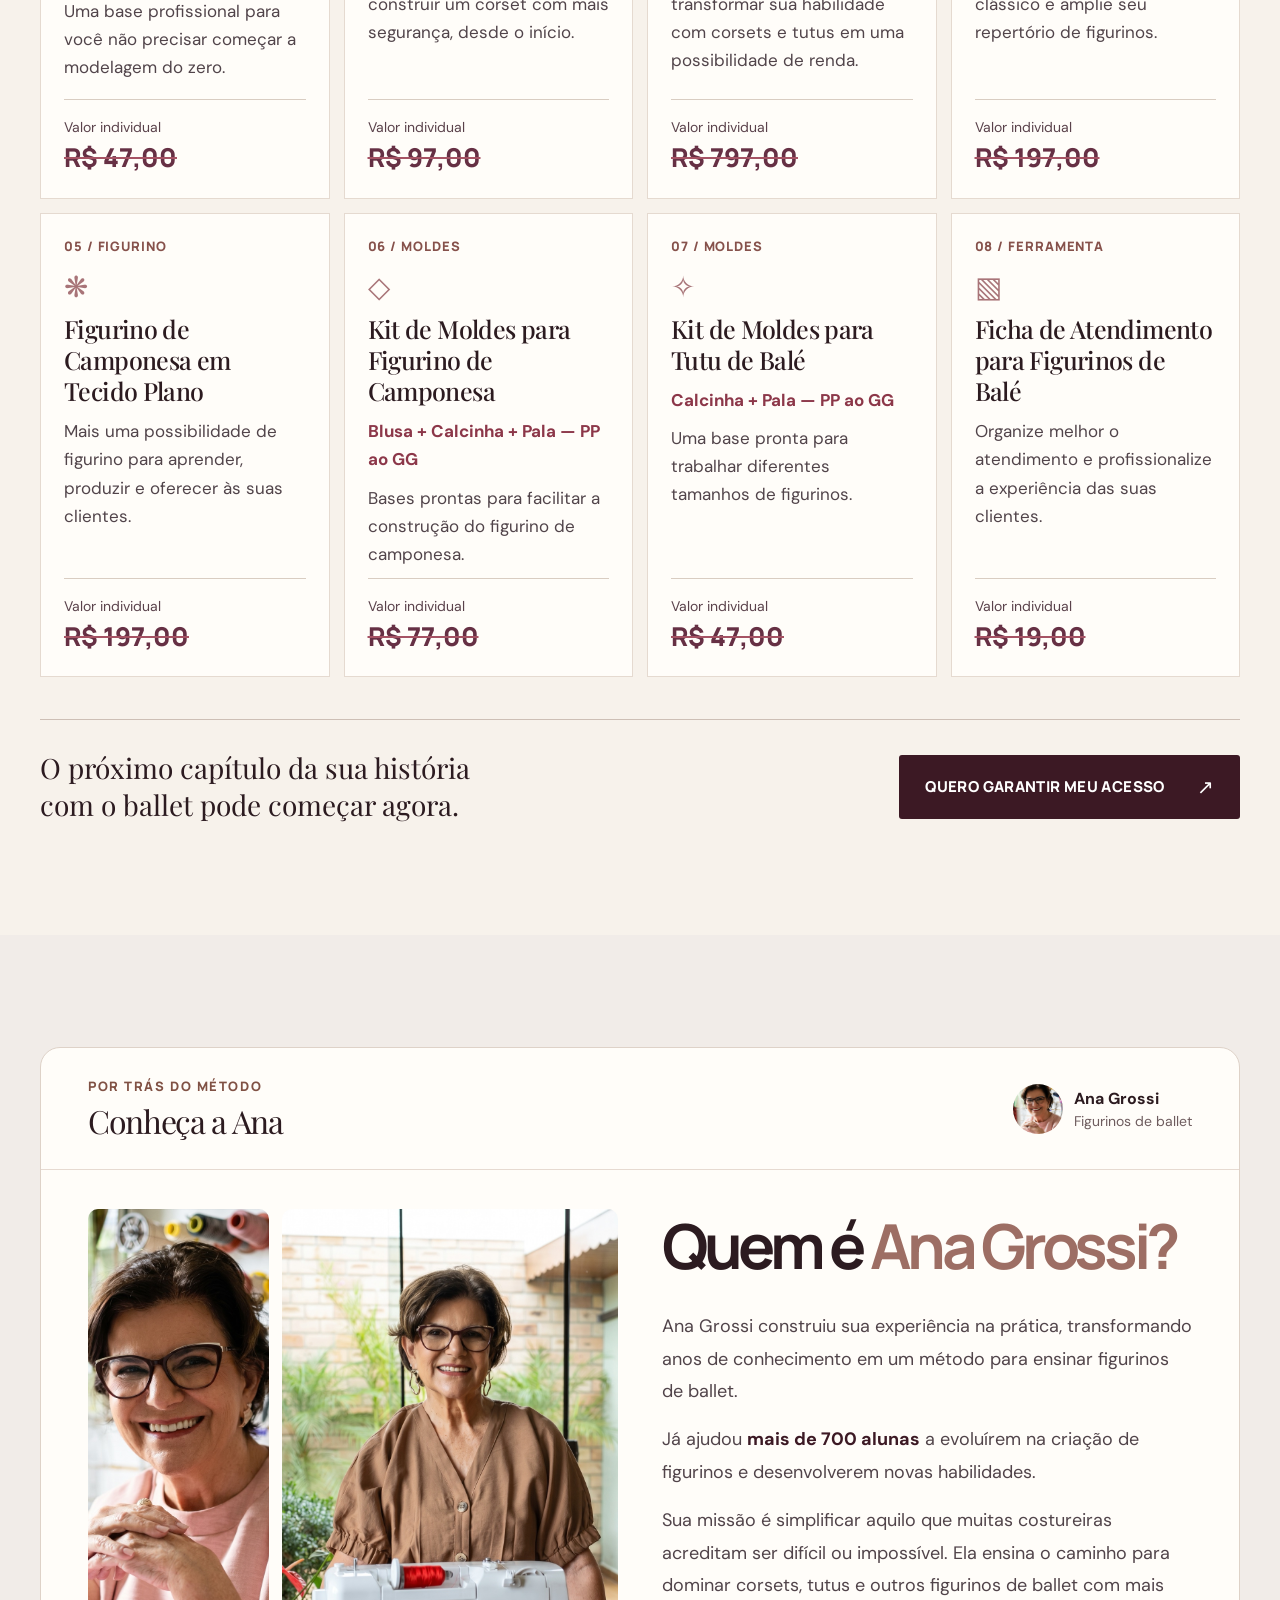
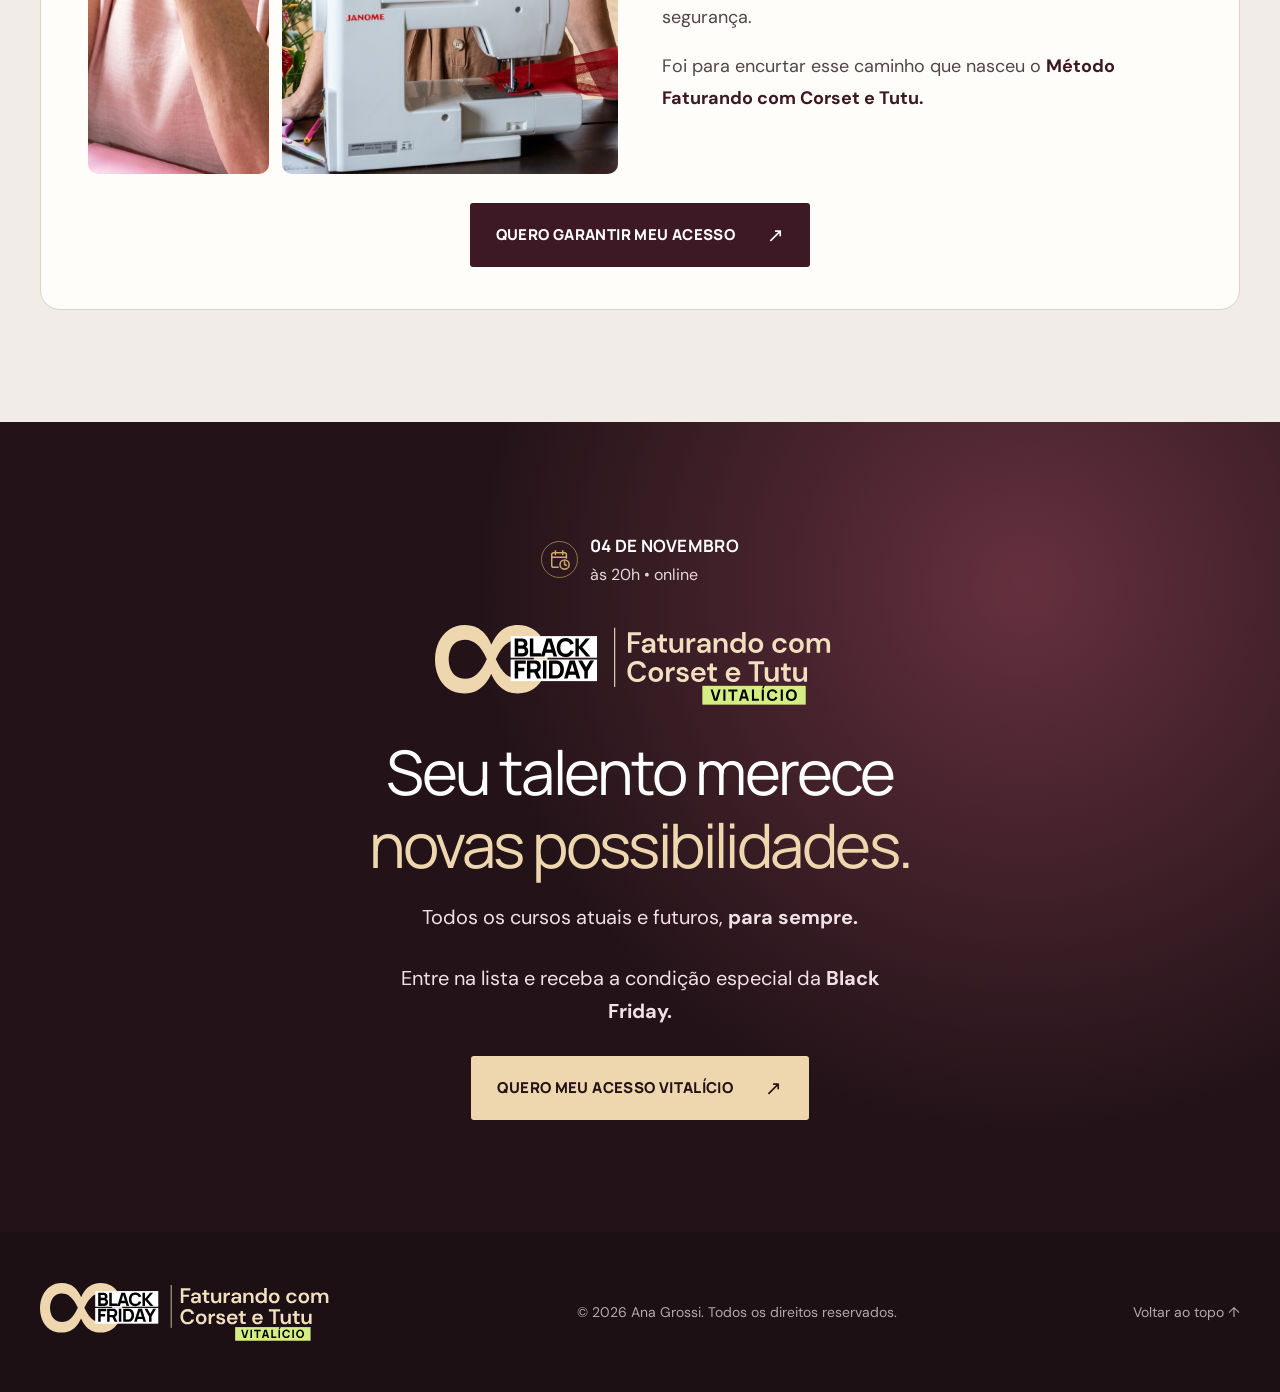
==== commit cd5cbdd0: "Correct Black 2026 course total" ====
--- a/index.html
+++ b/index.html
@@ -75,7 +75,7 @@
         <div class="offer-card">
           <p class="offer-card__top">A CONDIÇÃO ESPECIAL VEM AÍ</p>
           <h3>A condição especial<br>da Black Friday.</h3>
-          <div class="price-line"><span>Comprando os conteúdos separadamente</span><s>R$ 1.498,00</s><small>Por apenas 1 ano de acesso</small></div>
+          <div class="price-line"><span>Comprando os conteúdos separadamente</span><s>R$ 1.478,00</s><small>Por apenas 1 ano de acesso</small></div>
           <div class="price-line price-line--special"><span class="price-line__label">NA BLACK FRIDAY</span><strong><span aria-hidden="true">∞</span> Acesso vitalício</strong><p>Todos os cursos atuais e futuros.<br><b>Para sempre.</b></p><span class="price-line__reveal">Valor especial revelado em<br><b>04 de novembro, às 20h</b></span></div>
           <p class="offer-card__note">Entre na lista para receber a condição especial da Black Friday.</p>
           <button class="button button--wine" data-open-form>Quero garantir meu acesso <span aria-hidden="true">↗</span></button>
@@ -134,7 +134,6 @@
       <h2 id="modal-title">Entre para a <em>lista especial.</em></h2>
       <p>Preencha seus dados e siga para o grupo da Black Friday.</p>
       <form id="signup-form" action="obrigado.html">
-        <label for="name">Seu nome</label><input id="name" name="name" type="text" autocomplete="name" placeholder="Como podemos chamar você?" required>
         <label for="email">Seu melhor e-mail</label><input id="email" name="email" type="email" autocomplete="email" placeholder="voce@exemplo.com" required>
         <label for="phone">Seu WhatsApp</label><input id="phone" name="phone" type="tel" autocomplete="tel" inputmode="tel" placeholder="(00) 00000-0000" required>
         <button class="button button--wine" type="submit">Continuar <span aria-hidden="true">↗</span></button>
--- a/styles.css
+++ b/styles.css
@@ -187,6 +187,40 @@
   .group-card .button{font-size:11px;gap:12px;padding-inline:15px}
   .thanks-stage::before{inset:15px -45% -150px}
 }
+
+/* Página de obrigado em uma única dobra. */
+.thanks-page{min-height:100dvh;overflow:hidden}
+.thanks-page .thanks-header{height:92px;min-height:92px;padding:16px}
+.thanks-page .thanks-header .event-logo{display:block;width:min(320px,78vw);height:auto}
+.thanks-page main{min-height:calc(100dvh - 92px)}
+.thanks-page .thanks-stage{min-height:calc(100dvh - 92px);display:grid;align-items:center;border-bottom:0}
+.thanks-page .thanks-stage__inner{width:min(100% - 40px,760px);padding-block:24px 30px}
+.thanks-page .signup-steps{margin-bottom:24px}
+.thanks-page .thanks-stage h1{font-size:clamp(38px,4.2vw,60px);margin-bottom:14px}
+.thanks-page .thanks-stage__lead{margin-bottom:18px;font-size:17px}
+.thanks-page .group-card{padding:20px 34px 22px}
+.thanks-page .group-card__icon{width:32px;height:32px;margin-bottom:5px}
+.thanks-page .group-card h2{font-size:27px;margin-bottom:8px}
+.thanks-page .group-card>p{font-size:15px;margin-bottom:16px}
+.thanks-page .group-card__hint{font-size:13px;margin-top:12px}
+.thanks-page .thanks-date{margin-top:18px}
+@media(max-width:700px){
+  .thanks-page{overflow:auto}
+  .thanks-page .thanks-header{height:78px;min-height:78px;padding:12px}
+  .thanks-page main,.thanks-page .thanks-stage{min-height:calc(100dvh - 78px)}
+  .thanks-page .thanks-stage__inner{width:min(100% - 28px,760px);padding-block:18px 22px}
+  .thanks-page .signup-steps{margin-bottom:18px}
+  .thanks-page .thanks-stage .eyebrow{font-size:11px;margin-bottom:8px}
+  .thanks-page .thanks-stage h1{font-size:clamp(34px,10vw,46px);line-height:1.06;margin-bottom:10px}
+  .thanks-page .thanks-stage__lead{font-size:14px;line-height:1.45;margin-bottom:12px}
+  .thanks-page .group-card{padding:16px 18px 17px}
+  .thanks-page .group-card__icon{width:28px;height:28px}
+  .thanks-page .group-card h2{font-size:23px}
+  .thanks-page .group-card>p{font-size:13px;line-height:1.45;margin-bottom:12px}
+  .thanks-page .group-card .button{min-height:52px}
+  .thanks-page .group-card__hint{font-size:12px;margin-top:9px}
+  .thanks-page .thanks-date{margin-top:12px}
+}
 @media(max-width:1000px){.offer__grid{gap:50px}.about__grid{gap:28px;padding:32px}.about__header{padding-inline:32px}.about__photos,.about__photo{min-height:520px;height:520px}.about__copy>p:not(.eyebrow){font-size:14px}.course-grid{grid-template-columns:repeat(2,1fr)}.course-card{min-height:290px}.intro__grid{gap:45px}}
 @media(max-width:700px){.shell{width:min(100% - 38px,1200px)}.section{padding:75px 0}.announcement__inner{min-height:70px;gap:9px;flex-direction:column;padding:8px 0}.announcement__label{font-size:9px}.countdown__item strong{font-size:17px}.countdown__item small{font-size:8px}.countdown__colon{font-size:14px}.hero__inner{padding-top:25px}.hero__edition{font-size:11px}.hero h1{font-size:clamp(48px,11vw,67px)}.hero__lifetime{font-size:9px;margin-left:5px}.hero__lead{font-size:15px}.hero__support{font-size:13px}.hero__side-note{display:none}.hero .button{width:100%;gap:15px}.intro__grid,.offer__grid{grid-template-columns:1fr;gap:36px}.intro__body>p{font-size:17px}.intro__stat strong{font-size:65px}.offer-card{padding:32px 25px;box-shadow:12px 12px 0 rgba(181,134,101,.17)}.offer-card h3{font-size:33px}.library__head{display:block;margin-bottom:30px}.library__head>p{margin-top:20px;font-size:14px}.course-grid{grid-template-columns:1fr 1fr;gap:10px}.course-card{padding:19px;min-height:300px}.course-card h3{font-size:19px}.library__cta{display:block}.library__cta p{margin-bottom:20px}.library__cta .button{width:100%;gap:10px}.footer__inner{padding:26px 0;flex-direction:column;text-align:center;gap:20px}.final-cta .button{width:100%;gap:10px}.modal__panel{padding:36px 25px 25px}.modal__panel h2{font-size:34px}}
 @media(max-width:480px){.course-grid{grid-template-columns:1fr}.course-card{min-height:0}.course-card__icon{margin:10px 0}.course-card h3{font-size:22px}.course-card__price{margin-top:15px}.hero h1{font-size:clamp(45px,11vw,54px)}.hero__lifetime{display:table;margin:14px 0 0}.price-line{font-size:11px}.brand__name{font-size:13px}.brand__name small{font-size:6px}.brand__mark{width:34px;height:34px}}
